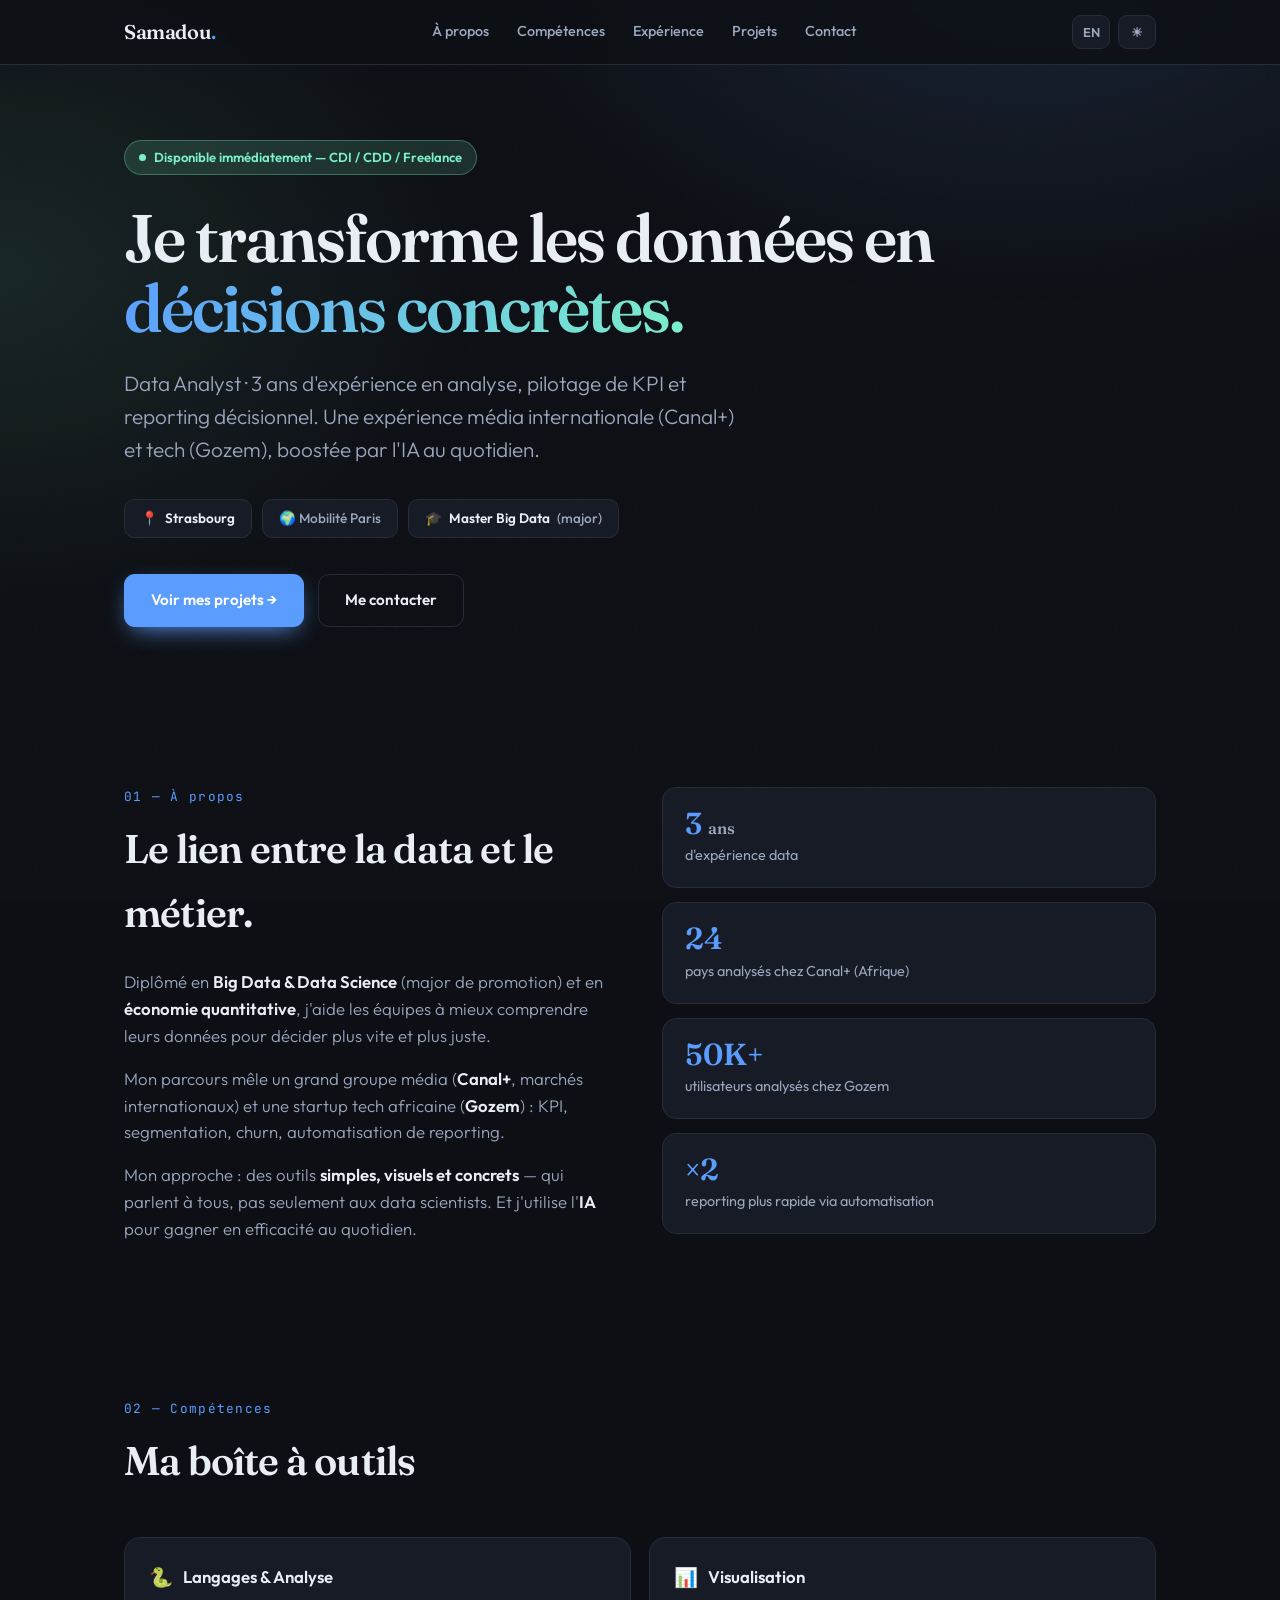
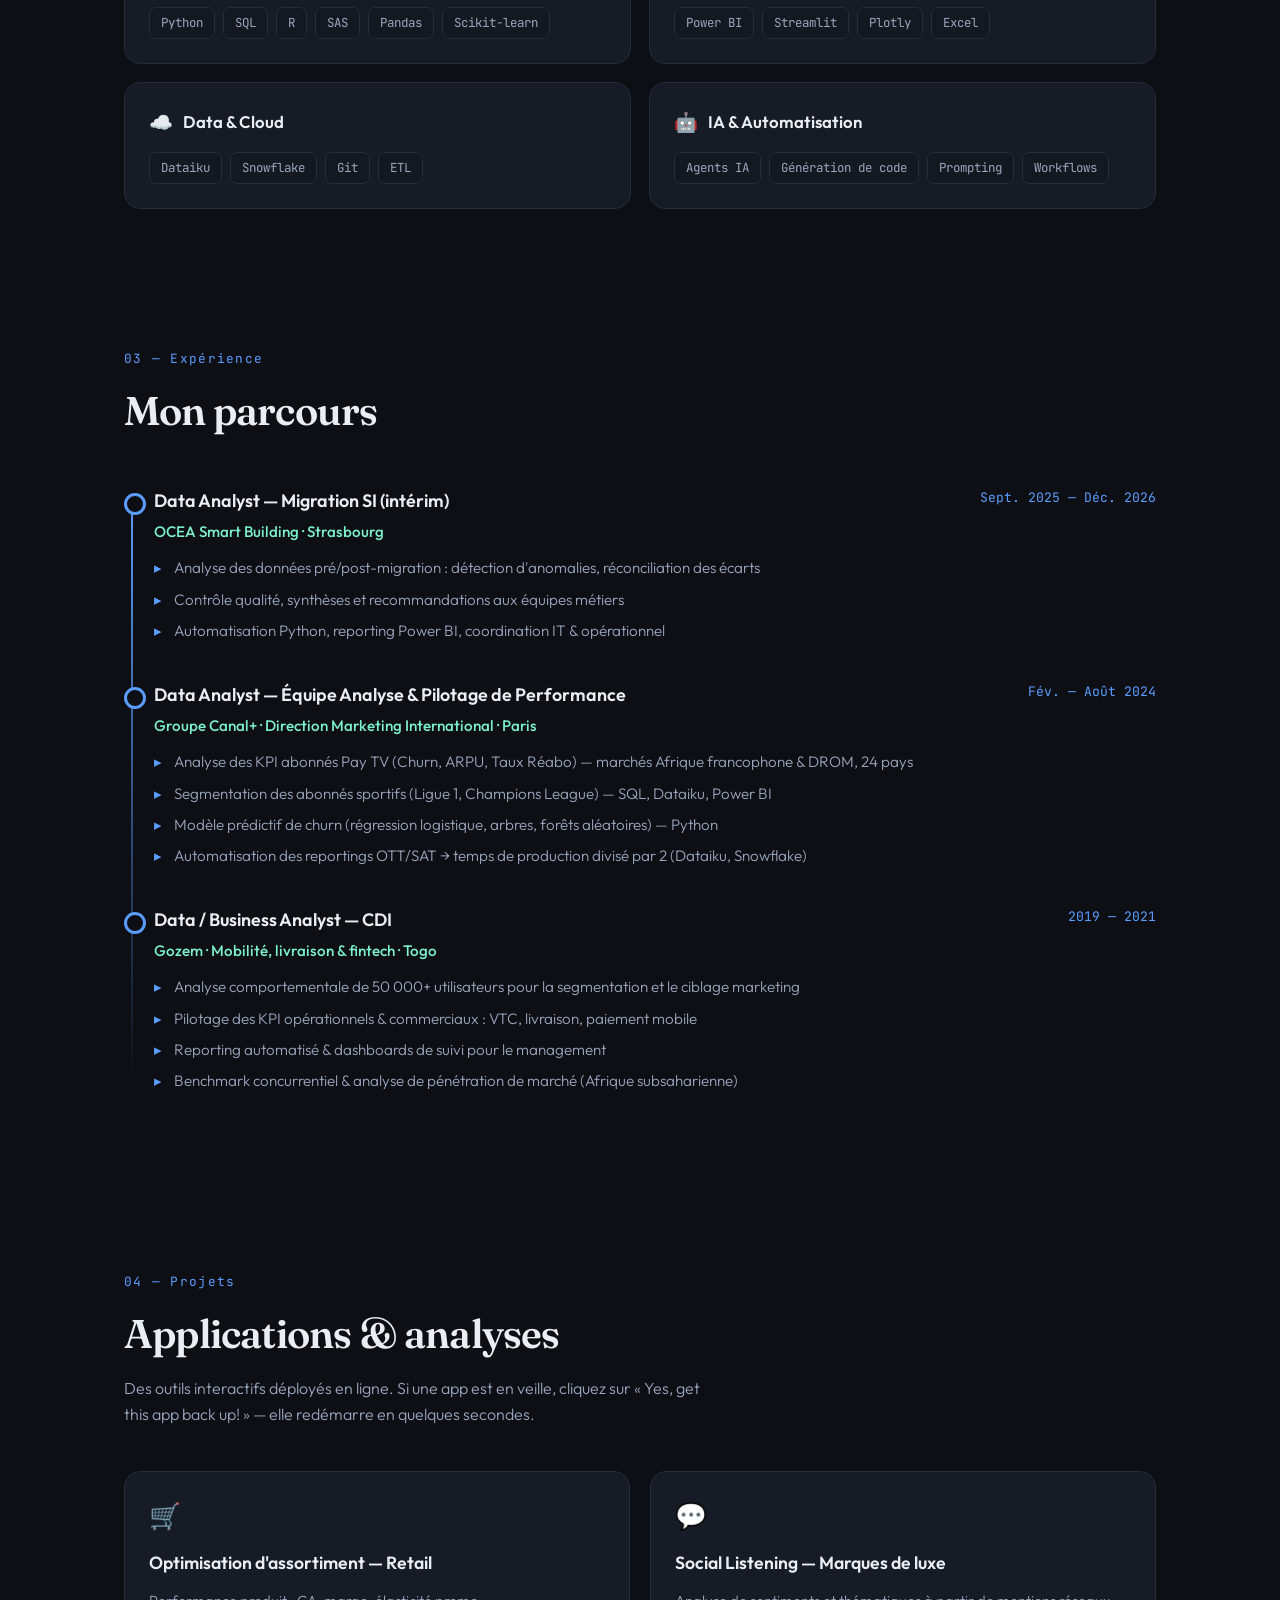
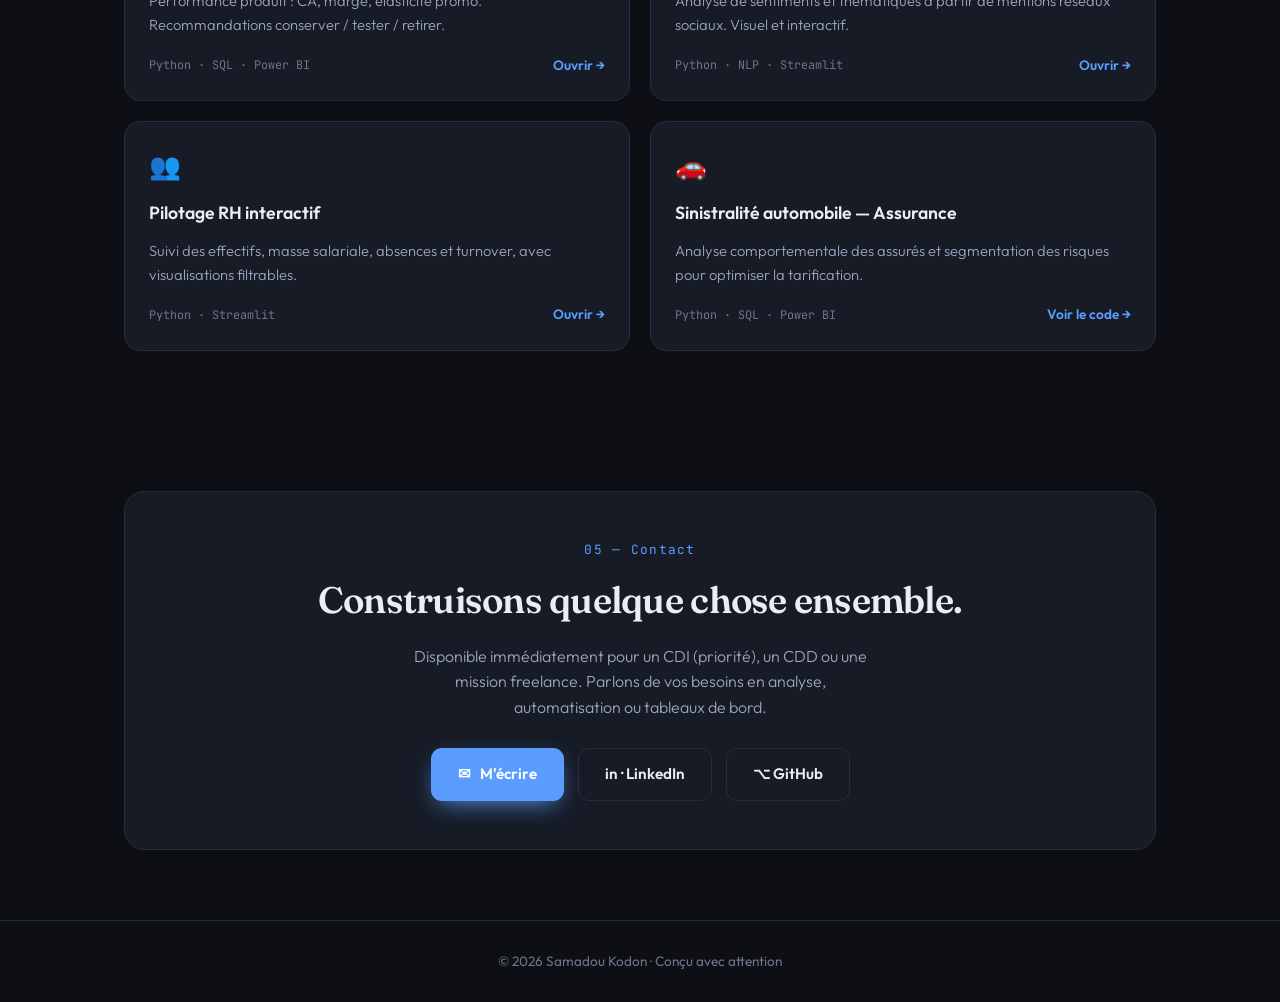
==== index.html @ 4ac235ca "Add files via upload" ====
<!DOCTYPE html>
<html lang="fr">
<head>
<meta charset="UTF-8">
<meta name="viewport" content="width=device-width, initial-scale=1.0">
<title>Samadou Kodon — Data Analyst</title>
<link rel="preconnect" href="https://fonts.googleapis.com">
<link rel="preconnect" href="https://fonts.gstatic.com" crossorigin>
<link href="https://fonts.googleapis.com/css2?family=Fraunces:opsz,wght@9..144,400;9..144,500;9..144,600;9..144,700&family=Outfit:wght@300;400;500;600;700&family=JetBrains+Mono:wght@400;500&display=swap" rel="stylesheet">
<style>
:root{
  --bg:#0d0f14; --bg-soft:#141821; --bg-card:#161b26; --line:#252c3a;
  --text:#e9edf4; --text-soft:#9aa6bd; --text-dim:#6b7689;
  --accent:#5b9dff; --accent-2:#7cf0c8; --accent-warm:#ffb86b;
  --shadow:0 20px 60px -20px rgba(0,0,0,.6);
}
[data-theme="light"]{
  --bg:#f7f8fb; --bg-soft:#ffffff; --bg-card:#ffffff; --line:#e4e8f0;
  --text:#141821; --text-soft:#4a5568; --text-dim:#8a94a6;
  --accent:#2d6cdf; --accent-2:#0fae84; --accent-warm:#e08a2b;
  --shadow:0 20px 50px -24px rgba(20,30,60,.22);
}
*{margin:0;padding:0;box-sizing:border-box}
html{scroll-behavior:smooth}
body{
  background:var(--bg);color:var(--text);
  font-family:'Outfit',sans-serif;line-height:1.6;
  transition:background .4s ease,color .4s ease;
  overflow-x:hidden;
}
/* atmospheric background */
body::before{
  content:"";position:fixed;inset:0;z-index:-2;
  background:
    radial-gradient(800px 500px at 80% -5%, color-mix(in srgb,var(--accent) 14%, transparent), transparent 70%),
    radial-gradient(700px 500px at 0% 30%, color-mix(in srgb,var(--accent-2) 10%, transparent), transparent 70%);
  transition:opacity .4s;
}
body::after{
  content:"";position:fixed;inset:0;z-index:-1;opacity:.025;pointer-events:none;
  background-image:url("data:image/svg+xml,%3Csvg xmlns='http://www.w3.org/2000/svg' width='120' height='120'%3E%3Cfilter id='n'%3E%3CfeTurbulence type='fractalNoise' baseFrequency='.9' numOctaves='3'/%3E%3C/filter%3E%3Crect width='100%25' height='100%25' filter='url(%23n)'/%3E%3C/svg%3E");
}
.wrap{max-width:1080px;margin:0 auto;padding:0 24px}
a{color:inherit;text-decoration:none}

/* NAV */
nav{
  position:fixed;top:0;left:0;right:0;z-index:100;
  backdrop-filter:blur(14px);
  background:color-mix(in srgb,var(--bg) 80%, transparent);
  border-bottom:1px solid var(--line);
}
.nav-in{display:flex;align-items:center;justify-content:space-between;height:64px;max-width:1080px;margin:0 auto;padding:0 24px}
.logo{font-family:'Fraunces',serif;font-weight:600;font-size:1.25rem;letter-spacing:-.02em}
.logo span{color:var(--accent)}
.nav-links{display:flex;gap:28px;align-items:center}
.nav-links a{font-size:.9rem;color:var(--text-soft);transition:color .2s;font-weight:500}
.nav-links a:hover{color:var(--text)}
.controls{display:flex;gap:8px;align-items:center}
.btn-icon{
  background:var(--bg-card);border:1px solid var(--line);color:var(--text-soft);
  width:38px;height:34px;border-radius:9px;cursor:pointer;font-size:.8rem;font-weight:600;
  display:flex;align-items:center;justify-content:center;transition:all .2s;font-family:'Outfit'
}
.btn-icon:hover{color:var(--text);border-color:var(--accent)}
.menu-toggle{display:none}

/* HERO */
header{padding:140px 0 90px;position:relative}
.tag{
  display:inline-flex;align-items:center;gap:8px;
  background:color-mix(in srgb,var(--accent-2) 14%, transparent);
  color:var(--accent-2);border:1px solid color-mix(in srgb,var(--accent-2) 30%, transparent);
  padding:6px 14px;border-radius:100px;font-size:.82rem;font-weight:600;margin-bottom:28px;
}
.dot{width:7px;height:7px;border-radius:50%;background:var(--accent-2);animation:pulse 2s infinite}
@keyframes pulse{0%,100%{opacity:1}50%{opacity:.3}}
h1{
  font-family:'Fraunces',serif;font-weight:600;
  font-size:clamp(2.4rem,6vw,4.2rem);line-height:1.04;letter-spacing:-.03em;margin-bottom:24px;
}
h1 .grad{
  background:linear-gradient(120deg,var(--accent),var(--accent-2));
  -webkit-background-clip:text;background-clip:text;-webkit-text-fill-color:transparent;
}
.lead{font-size:clamp(1.05rem,2vw,1.3rem);color:var(--text-soft);max-width:620px;margin-bottom:18px;font-weight:300}
.hero-meta{display:flex;flex-wrap:wrap;gap:10px;margin:32px 0 36px}
.chip{
  background:var(--bg-card);border:1px solid var(--line);
  padding:8px 16px;border-radius:10px;font-size:.85rem;color:var(--text-soft);font-weight:500;
  display:flex;align-items:center;gap:7px;
}
.chip b{color:var(--text);font-weight:600}
.cta-row{display:flex;gap:14px;flex-wrap:wrap}
.btn{
  padding:13px 26px;border-radius:11px;font-weight:600;font-size:.95rem;cursor:pointer;
  transition:all .25s;border:1px solid transparent;font-family:'Outfit';display:inline-flex;align-items:center;gap:9px
}
.btn-primary{background:var(--accent);color:#fff;box-shadow:0 8px 24px -8px var(--accent)}
.btn-primary:hover{transform:translateY(-2px);box-shadow:0 14px 30px -10px var(--accent)}
.btn-ghost{background:transparent;border-color:var(--line);color:var(--text)}
.btn-ghost:hover{border-color:var(--accent);color:var(--accent)}

/* SECTIONS */
section{padding:70px 0;position:relative}
.sec-head{margin-bottom:44px}
.sec-num{font-family:'JetBrains Mono',monospace;font-size:.8rem;color:var(--accent);letter-spacing:.1em;margin-bottom:10px}
.sec-title{font-family:'Fraunces',serif;font-weight:600;font-size:clamp(1.7rem,3.5vw,2.5rem);letter-spacing:-.02em}
.sec-sub{color:var(--text-soft);margin-top:10px;max-width:600px;font-weight:300}

/* ABOUT */
.about-grid{display:grid;grid-template-columns:1fr 1fr;gap:44px;align-items:start}
.about-text p{color:var(--text-soft);margin-bottom:16px;font-weight:300;font-size:1.05rem}
.about-text strong{color:var(--text);font-weight:600}
.about-side{display:flex;flex-direction:column;gap:14px}
.fact{background:var(--bg-card);border:1px solid var(--line);border-radius:14px;padding:20px 22px;transition:transform .25s,border-color .25s}
.fact:hover{transform:translateX(6px);border-color:var(--accent)}
.fact .big{font-family:'Fraunces',serif;font-size:1.9rem;font-weight:600;color:var(--accent);line-height:1}
.fact .lbl{color:var(--text-soft);font-size:.9rem;margin-top:6px}

/* SKILLS */
.skill-grid{display:grid;grid-template-columns:repeat(2,1fr);gap:18px}
.skill-card{background:var(--bg-card);border:1px solid var(--line);border-radius:16px;padding:24px;transition:transform .25s,border-color .25s}
.skill-card:hover{transform:translateY(-4px);border-color:var(--accent)}
.skill-card h3{font-size:1.05rem;margin-bottom:14px;display:flex;align-items:center;gap:10px;font-weight:600}
.skill-card .ic{font-size:1.2rem}
.tags{display:flex;flex-wrap:wrap;gap:8px}
.t{font-family:'JetBrains Mono',monospace;font-size:.78rem;background:var(--bg-soft);border:1px solid var(--line);color:var(--text-soft);padding:5px 11px;border-radius:7px}

/* EXPERIENCE */
.timeline{position:relative;padding-left:30px}
.timeline::before{content:"";position:absolute;left:7px;top:8px;bottom:8px;width:2px;background:linear-gradient(var(--accent),transparent)}
.exp{position:relative;margin-bottom:38px}
.exp::before{content:"";position:absolute;left:-30px;top:6px;width:16px;height:16px;border-radius:50%;background:var(--bg);border:3px solid var(--accent)}
.exp-top{display:flex;justify-content:space-between;flex-wrap:wrap;gap:6px;margin-bottom:4px}
.exp-role{font-weight:600;font-size:1.12rem}
.exp-date{font-family:'JetBrains Mono',monospace;font-size:.82rem;color:var(--accent);white-space:nowrap}
.exp-co{color:var(--accent-2);font-weight:500;margin-bottom:12px;font-size:.95rem}
.exp ul{list-style:none;display:flex;flex-direction:column;gap:7px}
.exp li{color:var(--text-soft);font-size:.95rem;padding-left:20px;position:relative;font-weight:300}
.exp li::before{content:"▸";position:absolute;left:0;color:var(--accent)}

/* PROJECTS */
.proj-grid{display:grid;grid-template-columns:repeat(2,1fr);gap:20px}
.proj{background:var(--bg-card);border:1px solid var(--line);border-radius:16px;padding:24px;transition:all .25s;display:flex;flex-direction:column;gap:12px}
.proj:hover{transform:translateY(-5px);border-color:var(--accent);box-shadow:var(--shadow)}
.proj-ic{font-size:1.6rem}
.proj h3{font-size:1.1rem;font-weight:600}
.proj p{color:var(--text-soft);font-size:.92rem;font-weight:300;flex:1}
.proj-foot{display:flex;justify-content:space-between;align-items:center;margin-top:6px}
.proj-stack{font-family:'JetBrains Mono',monospace;font-size:.74rem;color:var(--text-dim)}
.proj-link{color:var(--accent);font-size:.85rem;font-weight:600;display:inline-flex;align-items:center;gap:5px;transition:gap .2s}
.proj-link:hover{gap:9px}

/* CONTACT */
.contact-box{background:var(--bg-card);border:1px solid var(--line);border-radius:20px;padding:48px;text-align:center}
.contact-box h2{font-family:'Fraunces',serif;font-weight:600;font-size:clamp(1.6rem,3vw,2.3rem);margin-bottom:14px;letter-spacing:-.02em}
.contact-box p{color:var(--text-soft);max-width:480px;margin:0 auto 28px;font-weight:300}
.contact-links{display:flex;gap:14px;justify-content:center;flex-wrap:wrap}

footer{border-top:1px solid var(--line);padding:30px 0;text-align:center;color:var(--text-dim);font-size:.85rem}

.reveal{opacity:0;transform:translateY(28px);transition:opacity .7s cubic-bezier(.2,.7,.2,1),transform .7s cubic-bezier(.2,.7,.2,1)}
.reveal.in{opacity:1;transform:none}

@media(max-width:780px){
  .nav-links{display:none}
  .menu-toggle{display:flex}
  .about-grid{grid-template-columns:1fr;gap:28px}
  .skill-grid,.proj-grid{grid-template-columns:1fr}
  header{padding:120px 0 60px}
}
[lang-hide]{display:none!important}
</style>
</head>
<body data-theme="dark">

<nav>
  <div class="nav-in">
    <a href="#home" class="logo">Samadou<span>.</span></a>
    <div class="nav-links">
      <a href="#about" data-fr="À propos" data-en="About">À propos</a>
      <a href="#skills" data-fr="Compétences" data-en="Skills">Compétences</a>
      <a href="#experience" data-fr="Expérience" data-en="Experience">Expérience</a>
      <a href="#projects" data-fr="Projets" data-en="Projects">Projets</a>
      <a href="#contact" data-fr="Contact" data-en="Contact">Contact</a>
    </div>
    <div class="controls">
      <button class="btn-icon" id="lang" title="Langue">EN</button>
      <button class="btn-icon" id="theme" title="Thème">☀</button>
    </div>
  </div>
</nav>

<header id="home">
  <div class="wrap">
    <div class="tag reveal"><span class="dot"></span><span data-fr="Disponible immédiatement — CDI / CDD / Freelance" data-en="Available now — Permanent / Contract / Freelance">Disponible immédiatement — CDI / CDD / Freelance</span></div>
    <h1 class="reveal">
      <span data-fr="Je transforme les données en" data-en="I turn data into">Je transforme les données en</span>
      <span class="grad" data-fr="décisions concrètes." data-en="real decisions.">décisions concrètes.</span>
    </h1>
    <p class="lead reveal" data-fr="Data Analyst · 3 ans d'expérience en analyse, pilotage de KPI et reporting décisionnel. Une expérience média internationale (Canal+) et tech (Gozem), boostée par l'IA au quotidien." data-en="Data Analyst · 3 years in analytics, KPI steering and decision reporting. International media (Canal+) and tech (Gozem) experience, powered by AI every day.">Data Analyst · 3 ans d'expérience en analyse, pilotage de KPI et reporting décisionnel. Une expérience média internationale (Canal+) et tech (Gozem), boostée par l'IA au quotidien.</p>
    <div class="hero-meta reveal">
      <span class="chip">📍 <b>Strasbourg</b></span>
      <span class="chip" data-fr="🌍 Mobilité Paris" data-en="🌍 Open to Paris">🌍 Mobilité Paris</span>
      <span class="chip">🎓 <b>Master Big Data</b> <span data-fr="(major)" data-en="(top of class)">(major)</span></span>
    </div>
    <div class="cta-row reveal">
      <a href="#projects" class="btn btn-primary" data-fr="Voir mes projets →" data-en="See my work →">Voir mes projets →</a>
      <a href="#contact" class="btn btn-ghost" data-fr="Me contacter" data-en="Get in touch">Me contacter</a>
    </div>
  </div>
</header>

<section id="about">
  <div class="wrap">
    <div class="about-grid">
      <div class="about-text reveal">
        <div class="sec-num">01 — <span data-fr="À propos" data-en="About">À propos</span></div>
        <h2 class="sec-title" style="margin-bottom:24px" data-fr="Le lien entre la data et le métier." data-en="The bridge between data and business.">Le lien entre la data et le métier.</h2>
        <p data-fr="Diplômé en <strong>Big Data &amp; Data Science</strong> (major de promotion) et en <strong>économie quantitative</strong>, j'aide les équipes à mieux comprendre leurs données pour décider plus vite et plus juste." data-en="Graduate in <strong>Big Data &amp; Data Science</strong> (top of class) and <strong>quantitative economics</strong>, I help teams understand their data to decide faster and better.">Diplômé en <strong>Big Data &amp; Data Science</strong> (major de promotion) et en <strong>économie quantitative</strong>, j'aide les équipes à mieux comprendre leurs données pour décider plus vite et plus juste.</p>
        <p data-fr="Mon parcours mêle un grand groupe média (<strong>Canal+</strong>, marchés internationaux) et une startup tech africaine (<strong>Gozem</strong>) : KPI, segmentation, churn, automatisation de reporting." data-en="My path blends a major media group (<strong>Canal+</strong>, international markets) and an African tech startup (<strong>Gozem</strong>): KPIs, segmentation, churn, reporting automation.">Mon parcours mêle un grand groupe média (<strong>Canal+</strong>, marchés internationaux) et une startup tech africaine (<strong>Gozem</strong>) : KPI, segmentation, churn, automatisation de reporting.</p>
        <p data-fr="Mon approche : des outils <strong>simples, visuels et concrets</strong> — qui parlent à tous, pas seulement aux data scientists. Et j'utilise l'<strong>IA</strong> pour gagner en efficacité au quotidien." data-en="My approach: <strong>simple, visual, concrete</strong> tools — for everyone, not just data scientists. And I use <strong>AI</strong> daily to work more efficiently.">Mon approche : des outils <strong>simples, visuels et concrets</strong> — qui parlent à tous, pas seulement aux data scientists. Et j'utilise l'<strong>IA</strong> pour gagner en efficacité au quotidien.</p>
      </div>
      <div class="about-side reveal">
        <div class="fact"><div class="big">3 <span style="font-size:1rem;color:var(--text-soft)" data-fr="ans" data-en="yrs">ans</span></div><div class="lbl" data-fr="d'expérience data" data-en="data experience">d'expérience data</div></div>
        <div class="fact"><div class="big">24</div><div class="lbl" data-fr="pays analysés chez Canal+ (Afrique)" data-en="countries analysed at Canal+ (Africa)">pays analysés chez Canal+ (Afrique)</div></div>
        <div class="fact"><div class="big">50K+</div><div class="lbl" data-fr="utilisateurs analysés chez Gozem" data-en="users analysed at Gozem">utilisateurs analysés chez Gozem</div></div>
        <div class="fact"><div class="big">×2</div><div class="lbl" data-fr="reporting plus rapide via automatisation" data-en="faster reporting through automation">reporting plus rapide via automatisation</div></div>
      </div>
    </div>
  </div>
</section>

<section id="skills">
  <div class="wrap">
    <div class="sec-head reveal">
      <div class="sec-num">02 — <span data-fr="Compétences" data-en="Skills">Compétences</span></div>
      <h2 class="sec-title" data-fr="Ma boîte à outils" data-en="My toolbox">Ma boîte à outils</h2>
    </div>
    <div class="skill-grid">
      <div class="skill-card reveal"><h3><span class="ic">🐍</span><span data-fr="Langages &amp; Analyse" data-en="Languages &amp; Analysis">Langages &amp; Analyse</span></h3><div class="tags"><span class="t">Python</span><span class="t">SQL</span><span class="t">R</span><span class="t">SAS</span><span class="t">Pandas</span><span class="t">Scikit-learn</span></div></div>
      <div class="skill-card reveal"><h3><span class="ic">📊</span><span data-fr="Visualisation" data-en="Visualisation">Visualisation</span></h3><div class="tags"><span class="t">Power BI</span><span class="t">Streamlit</span><span class="t">Plotly</span><span class="t">Excel</span></div></div>
      <div class="skill-card reveal"><h3><span class="ic">☁️</span><span data-fr="Data &amp; Cloud" data-en="Data &amp; Cloud">Data &amp; Cloud</span></h3><div class="tags"><span class="t">Dataiku</span><span class="t">Snowflake</span><span class="t">Git</span><span class="t">ETL</span></div></div>
      <div class="skill-card reveal"><h3><span class="ic">🤖</span><span data-fr="IA &amp; Automatisation" data-en="AI &amp; Automation">IA &amp; Automatisation</span></h3><div class="tags"><span class="t">Agents IA</span><span class="t" data-fr="Génération de code" data-en="Code generation">Génération de code</span><span class="t">Prompting</span><span class="t" data-fr="Workflows" data-en="Workflows">Workflows</span></div></div>
    </div>
  </div>
</section>

<section id="experience">
  <div class="wrap">
    <div class="sec-head reveal">
      <div class="sec-num">03 — <span data-fr="Expérience" data-en="Experience">Expérience</span></div>
      <h2 class="sec-title" data-fr="Mon parcours" data-en="My journey">Mon parcours</h2>
    </div>
    <div class="timeline">
      <div class="exp reveal">
        <div class="exp-top"><span class="exp-role" data-fr="Data Analyst — Migration SI (intérim)" data-en="Data Analyst — IS Migration (contract)">Data Analyst — Migration SI (intérim)</span><span class="exp-date">Sept. 2025 — Déc. 2026</span></div>
        <div class="exp-co">OCEA Smart Building · Strasbourg</div>
        <ul>
          <li data-fr="Analyse des données pré/post-migration : détection d'anomalies, réconciliation des écarts" data-en="Pre/post-migration data analysis: anomaly detection, gap reconciliation">Analyse des données pré/post-migration : détection d'anomalies, réconciliation des écarts</li>
          <li data-fr="Contrôle qualité, synthèses et recommandations aux équipes métiers" data-en="Quality control, summaries and recommendations to business teams">Contrôle qualité, synthèses et recommandations aux équipes métiers</li>
          <li data-fr="Automatisation Python, reporting Power BI, coordination IT &amp; opérationnel" data-en="Python automation, Power BI reporting, IT &amp; ops coordination">Automatisation Python, reporting Power BI, coordination IT &amp; opérationnel</li>
        </ul>
      </div>
      <div class="exp reveal">
        <div class="exp-top"><span class="exp-role" data-fr="Data Analyst — Équipe Analyse &amp; Pilotage de Performance" data-en="Data Analyst — Performance Analysis &amp; Steering Team">Data Analyst — Équipe Analyse &amp; Pilotage de Performance</span><span class="exp-date">Fév. — Août 2024</span></div>
        <div class="exp-co">Groupe Canal+ · Direction Marketing International · Paris</div>
        <ul>
          <li data-fr="Analyse des KPI abonnés Pay TV (Churn, ARPU, Taux Réabo) — marchés Afrique francophone &amp; DROM, 24 pays" data-en="Pay TV subscriber KPIs (Churn, ARPU, Renewal rate) — French-speaking Africa &amp; overseas markets, 24 countries">Analyse des KPI abonnés Pay TV (Churn, ARPU, Taux Réabo) — marchés Afrique francophone &amp; DROM, 24 pays</li>
          <li data-fr="Segmentation des abonnés sportifs (Ligue 1, Champions League) — SQL, Dataiku, Power BI" data-en="Sports subscriber segmentation (Ligue 1, Champions League) — SQL, Dataiku, Power BI">Segmentation des abonnés sportifs (Ligue 1, Champions League) — SQL, Dataiku, Power BI</li>
          <li data-fr="Modèle prédictif de churn (régression logistique, arbres, forêts aléatoires) — Python" data-en="Predictive churn model (logistic regression, trees, random forests) — Python">Modèle prédictif de churn (régression logistique, arbres, forêts aléatoires) — Python</li>
          <li data-fr="Automatisation des reportings OTT/SAT → temps de production divisé par 2 (Dataiku, Snowflake)" data-en="OTT/SAT reporting automation → production time halved (Dataiku, Snowflake)">Automatisation des reportings OTT/SAT → temps de production divisé par 2 (Dataiku, Snowflake)</li>
        </ul>
      </div>
      <div class="exp reveal">
        <div class="exp-top"><span class="exp-role">Data / Business Analyst — CDI</span><span class="exp-date">2019 — 2021</span></div>
        <div class="exp-co">Gozem · Mobilité, livraison &amp; fintech · Togo</div>
        <ul>
          <li data-fr="Analyse comportementale de 50 000+ utilisateurs pour la segmentation et le ciblage marketing" data-en="Behavioural analysis of 50,000+ users for segmentation and marketing targeting">Analyse comportementale de 50 000+ utilisateurs pour la segmentation et le ciblage marketing</li>
          <li data-fr="Pilotage des KPI opérationnels &amp; commerciaux : VTC, livraison, paiement mobile" data-en="Operational &amp; commercial KPI steering: ride-hailing, delivery, mobile payment">Pilotage des KPI opérationnels &amp; commerciaux : VTC, livraison, paiement mobile</li>
          <li data-fr="Reporting automatisé &amp; dashboards de suivi pour le management" data-en="Automated reporting &amp; tracking dashboards for management">Reporting automatisé &amp; dashboards de suivi pour le management</li>
          <li data-fr="Benchmark concurrentiel &amp; analyse de pénétration de marché (Afrique subsaharienne)" data-en="Competitive benchmark &amp; market penetration analysis (Sub-Saharan Africa)">Benchmark concurrentiel &amp; analyse de pénétration de marché (Afrique subsaharienne)</li>
        </ul>
      </div>
    </div>
  </div>
</section>

<section id="projects">
  <div class="wrap">
    <div class="sec-head reveal">
      <div class="sec-num">04 — <span data-fr="Projets" data-en="Projects">Projets</span></div>
      <h2 class="sec-title" data-fr="Applications &amp; analyses" data-en="Apps &amp; analyses">Applications &amp; analyses</h2>
      <p class="sec-sub" data-fr="Des outils interactifs déployés en ligne. Si une app est en veille, cliquez sur « Yes, get this app back up! » — elle redémarre en quelques secondes." data-en="Interactive tools deployed online. If an app is asleep, click “Yes, get this app back up!” — it restarts in seconds.">Des outils interactifs déployés en ligne. Si une app est en veille, cliquez sur « Yes, get this app back up! » — elle redémarre en quelques secondes.</p>
    </div>
    <div class="proj-grid">
      <div class="proj reveal">
        <div class="proj-ic">🛒</div>
        <h3 data-fr="Optimisation d'assortiment — Retail" data-en="Assortment optimisation — Retail">Optimisation d'assortiment — Retail</h3>
        <p data-fr="Performance produit : CA, marge, élasticité promo. Recommandations conserver / tester / retirer." data-en="Product performance: revenue, margin, promo elasticity. Keep / test / drop recommendations.">Performance produit : CA, marge, élasticité promo. Recommandations conserver / tester / retirer.</p>
        <div class="proj-foot"><span class="proj-stack">Python · SQL · Power BI</span><a class="proj-link" href="https://app-optimisation-aapprtiment-fmcg-aaa2kax5ty2sjwjrjcsgsj.streamlit.app/" target="_blank" rel="noopener" data-fr="Ouvrir →" data-en="Open →">Ouvrir →</a></div>
      </div>
      <div class="proj reveal">
        <div class="proj-ic">💬</div>
        <h3 data-fr="Social Listening — Marques de luxe" data-en="Social Listening — Luxury brands">Social Listening — Marques de luxe</h3>
        <p data-fr="Analyse de sentiments et thématiques à partir de mentions réseaux sociaux. Visuel et interactif." data-en="Sentiment and topic analysis from social media mentions. Visual and interactive.">Analyse de sentiments et thématiques à partir de mentions réseaux sociaux. Visuel et interactif.</p>
        <div class="proj-foot"><span class="proj-stack">Python · NLP · Streamlit</span><a class="proj-link" href="https://social-listening-luxe-bjhqf4fartf8c3wqswcv7x.streamlit.app/" target="_blank" rel="noopener" data-fr="Ouvrir →" data-en="Open →">Ouvrir →</a></div>
      </div>
      <div class="proj reveal">
        <div class="proj-ic">👥</div>
        <h3 data-fr="Pilotage RH interactif" data-en="Interactive HR dashboard">Pilotage RH interactif</h3>
        <p data-fr="Suivi des effectifs, masse salariale, absences et turnover, avec visualisations filtrables." data-en="Headcount, payroll, absences and turnover tracking, with filterable visuals.">Suivi des effectifs, masse salariale, absences et turnover, avec visualisations filtrables.</p>
        <div class="proj-foot"><span class="proj-stack">Python · Streamlit</span><a class="proj-link" href="https://pilotage-rh-app-fqob5xhyhj3b5wfwduz5vr.streamlit.app/" target="_blank" rel="noopener" data-fr="Ouvrir →" data-en="Open →">Ouvrir →</a></div>
      </div>
      <div class="proj reveal">
        <div class="proj-ic">🚗</div>
        <h3 data-fr="Sinistralité automobile — Assurance" data-en="Auto claims — Insurance">Sinistralité automobile — Assurance</h3>
        <p data-fr="Analyse comportementale des assurés et segmentation des risques pour optimiser la tarification." data-en="Policyholder behaviour analysis and risk segmentation to optimise pricing.">Analyse comportementale des assurés et segmentation des risques pour optimiser la tarification.</p>
        <div class="proj-foot"><span class="proj-stack">Python · SQL · Power BI</span><a class="proj-link" href="https://github.com/Samadkod/3.Projet-data_Assurance-auto" target="_blank" rel="noopener" data-fr="Voir le code →" data-en="View code →">Voir le code →</a></div>
      </div>
    </div>
  </div>
</section>

<section id="contact">
  <div class="wrap">
    <div class="contact-box reveal">
      <div class="sec-num" style="text-align:center">05 — Contact</div>
      <h2 data-fr="Construisons quelque chose ensemble." data-en="Let's build something together.">Construisons quelque chose ensemble.</h2>
      <p data-fr="Disponible immédiatement pour un CDI (priorité), un CDD ou une mission freelance. Parlons de vos besoins en analyse, automatisation ou tableaux de bord." data-en="Available now for a permanent role (priority), a contract or freelance work. Let's talk about your analytics, automation or dashboard needs.">Disponible immédiatement pour un CDI (priorité), un CDD ou une mission freelance. Parlons de vos besoins en analyse, automatisation ou tableaux de bord.</p>
      <div class="contact-links">
        <a class="btn btn-primary" href="mailto:samad.kodon@gmail.com">✉ <span data-fr="M'écrire" data-en="Email me">M'écrire</span></a>
        <a class="btn btn-ghost" href="https://linkedin.com/in/skodon" target="_blank" rel="noopener">in · LinkedIn</a>
        <a class="btn btn-ghost" href="https://github.com/Samadkod" target="_blank" rel="noopener">⌥ GitHub</a>
      </div>
    </div>
  </div>
</section>

<footer>
  © <span id="yr"></span> Samadou Kodon · <span data-fr="Conçu avec attention" data-en="Crafted with care">Conçu avec attention</span>
</footer>

<script>
document.getElementById('yr').textContent=new Date().getFullYear();

// THEME
const tBtn=document.getElementById('theme'),root=document.documentElement;
function setTheme(t){root.setAttribute('data-theme',t);tBtn.textContent=t==='dark'?'☀':'☾';}
setTheme('dark');
tBtn.onclick=()=>setTheme(root.getAttribute('data-theme')==='dark'?'light':'dark');

// LANG
const lBtn=document.getElementById('lang');let lang='fr';
function setLang(l){
  lang=l;lBtn.textContent=l==='fr'?'EN':'FR';
  document.documentElement.lang=l;
  document.querySelectorAll('[data-fr]').forEach(el=>{
    const v=el.getAttribute('data-'+l);if(v!=null)el.innerHTML=v;
  });
}
lBtn.onclick=()=>setLang(lang==='fr'?'en':'fr');

// REVEAL on scroll
const io=new IntersectionObserver(es=>{
  es.forEach(e=>{if(e.isIntersecting){e.target.classList.add('in');io.unobserve(e.target);}});
},{threshold:.12});
document.querySelectorAll('.reveal').forEach((el,i)=>{el.style.transitionDelay=(i%4*60)+'ms';io.observe(el);});
</script>
</body>
</html>
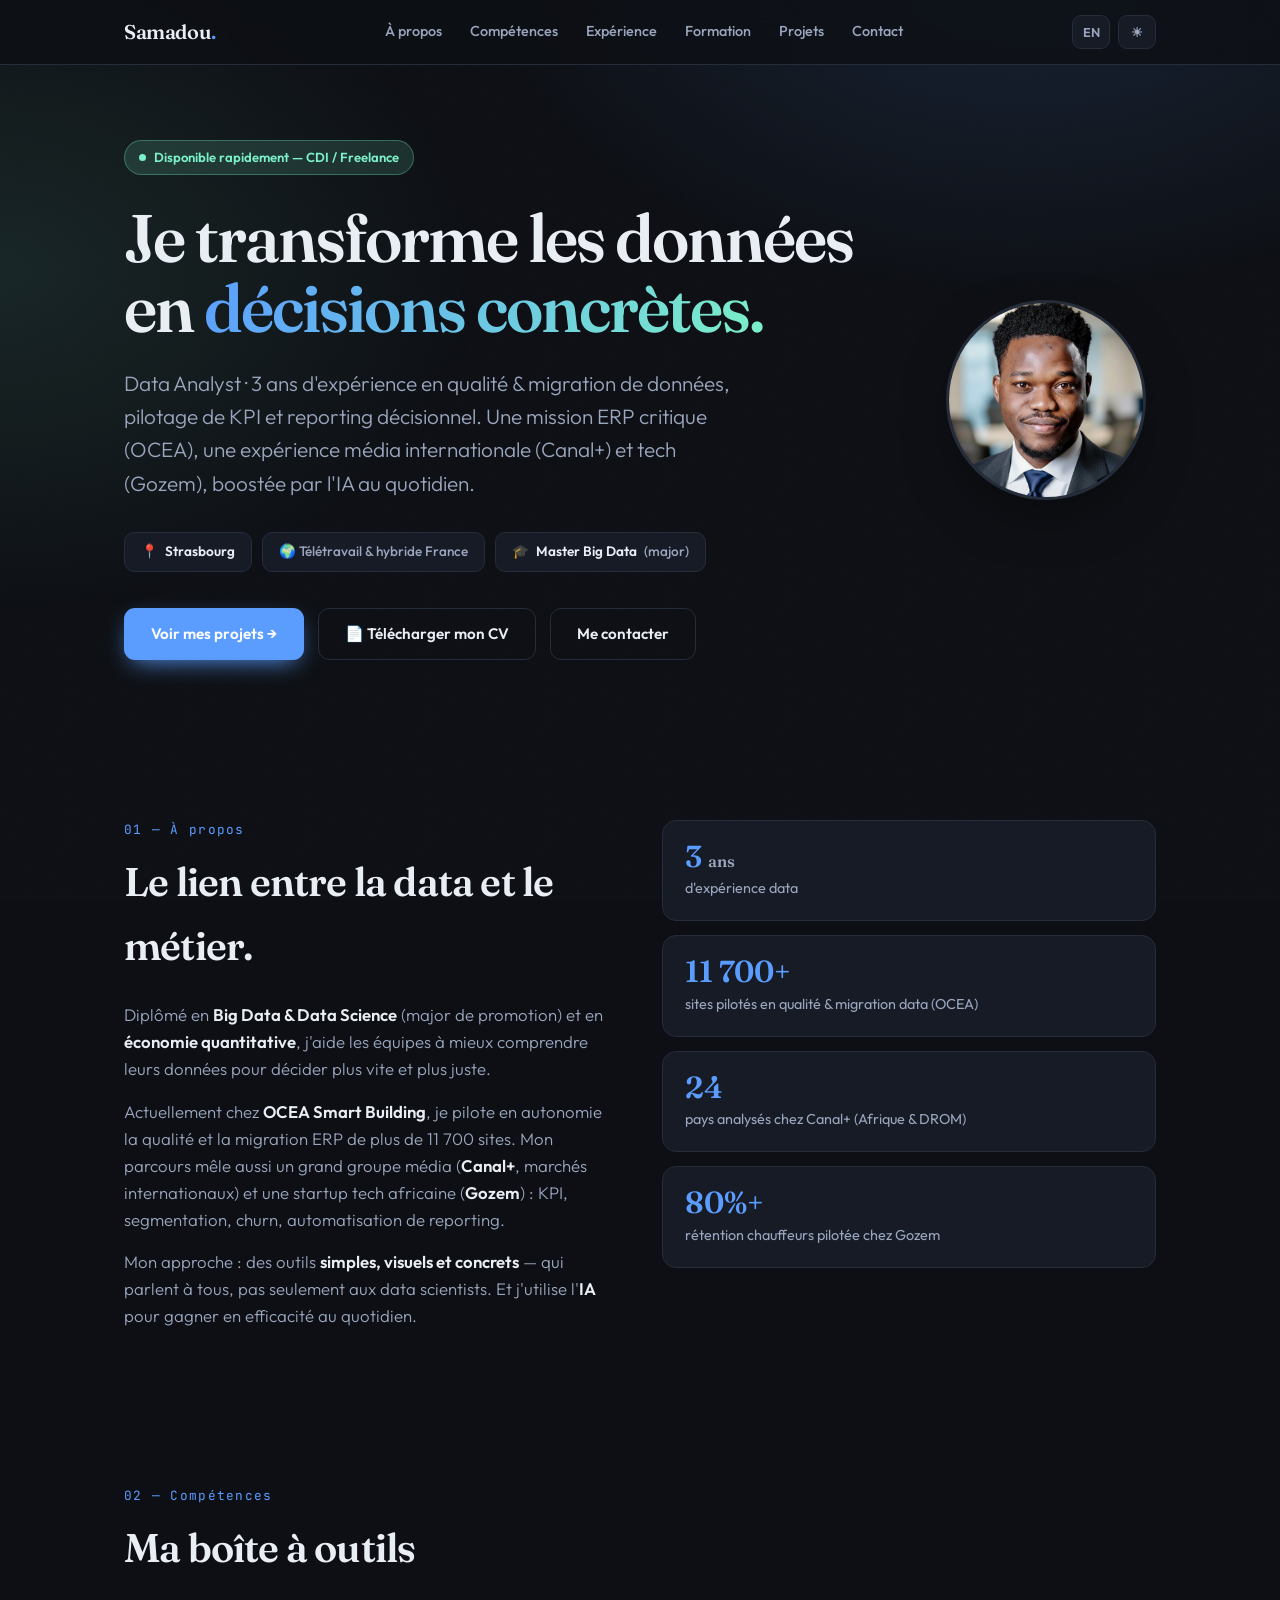
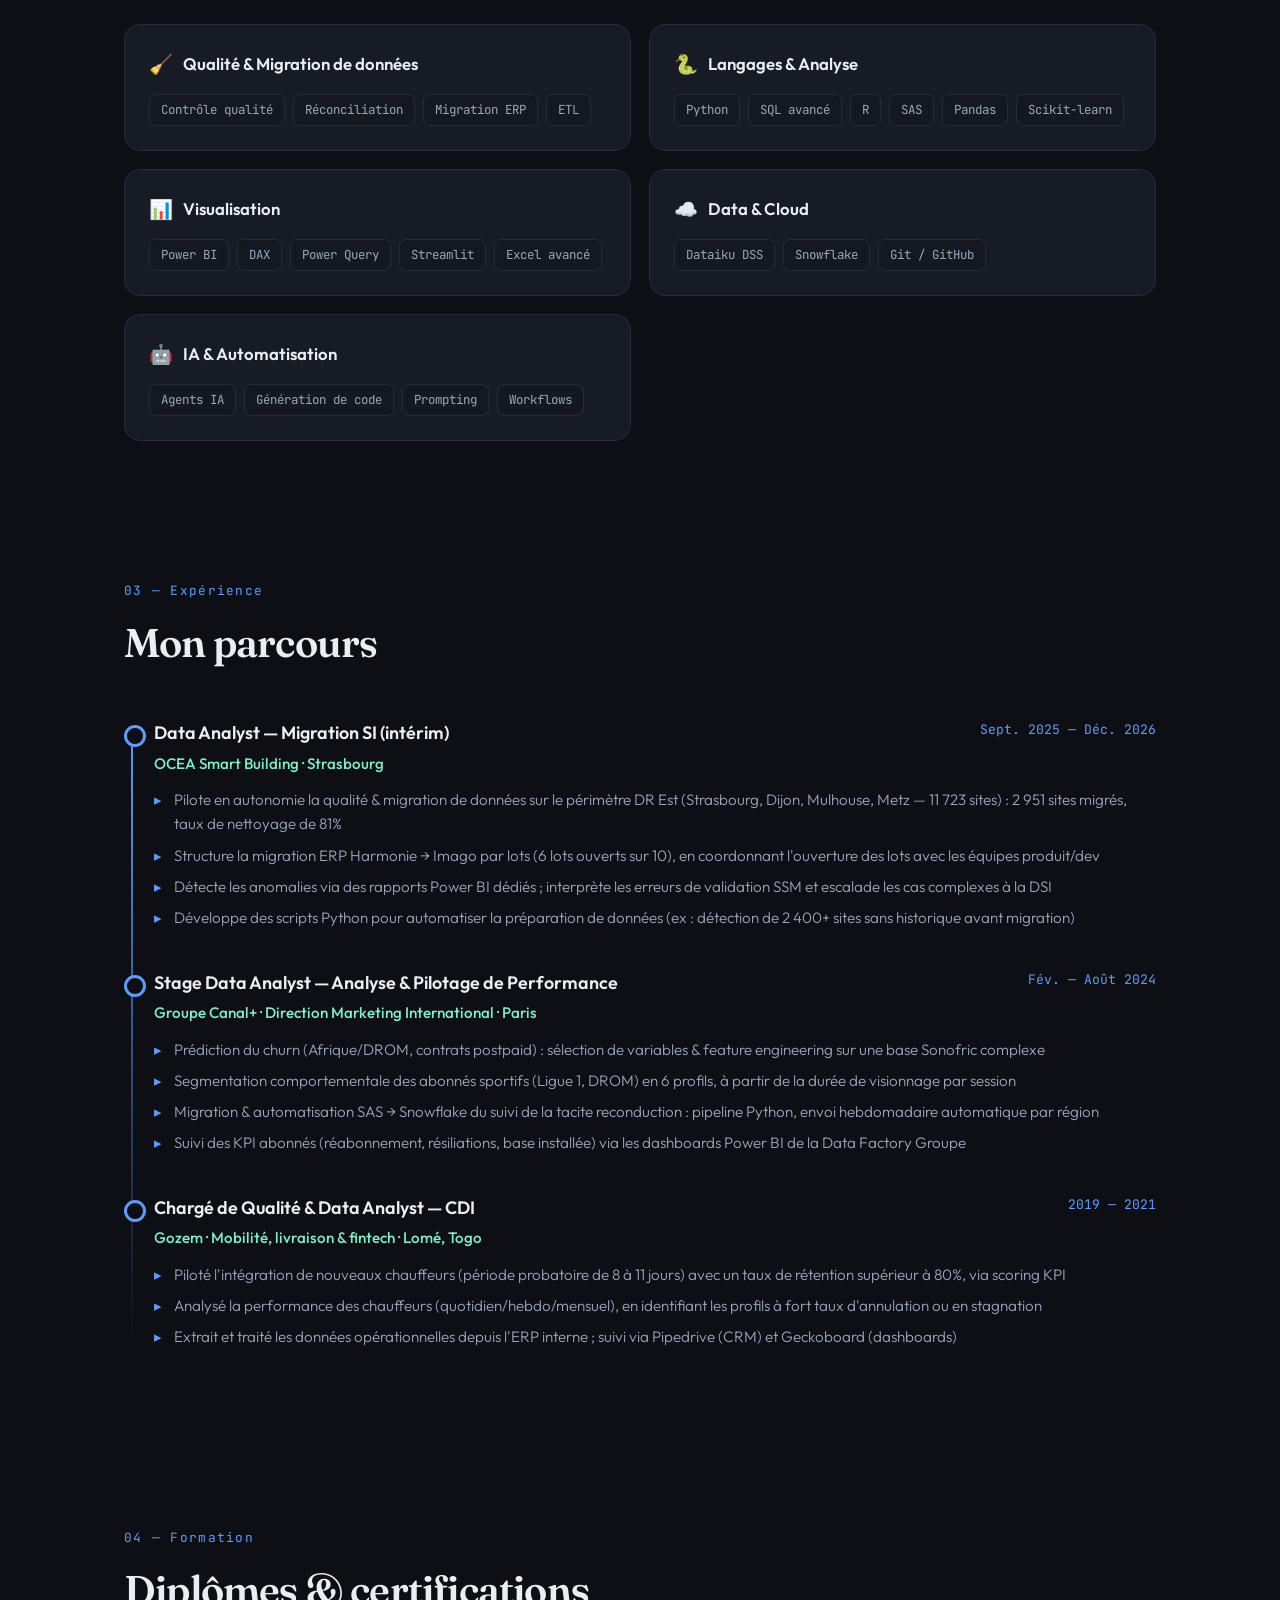
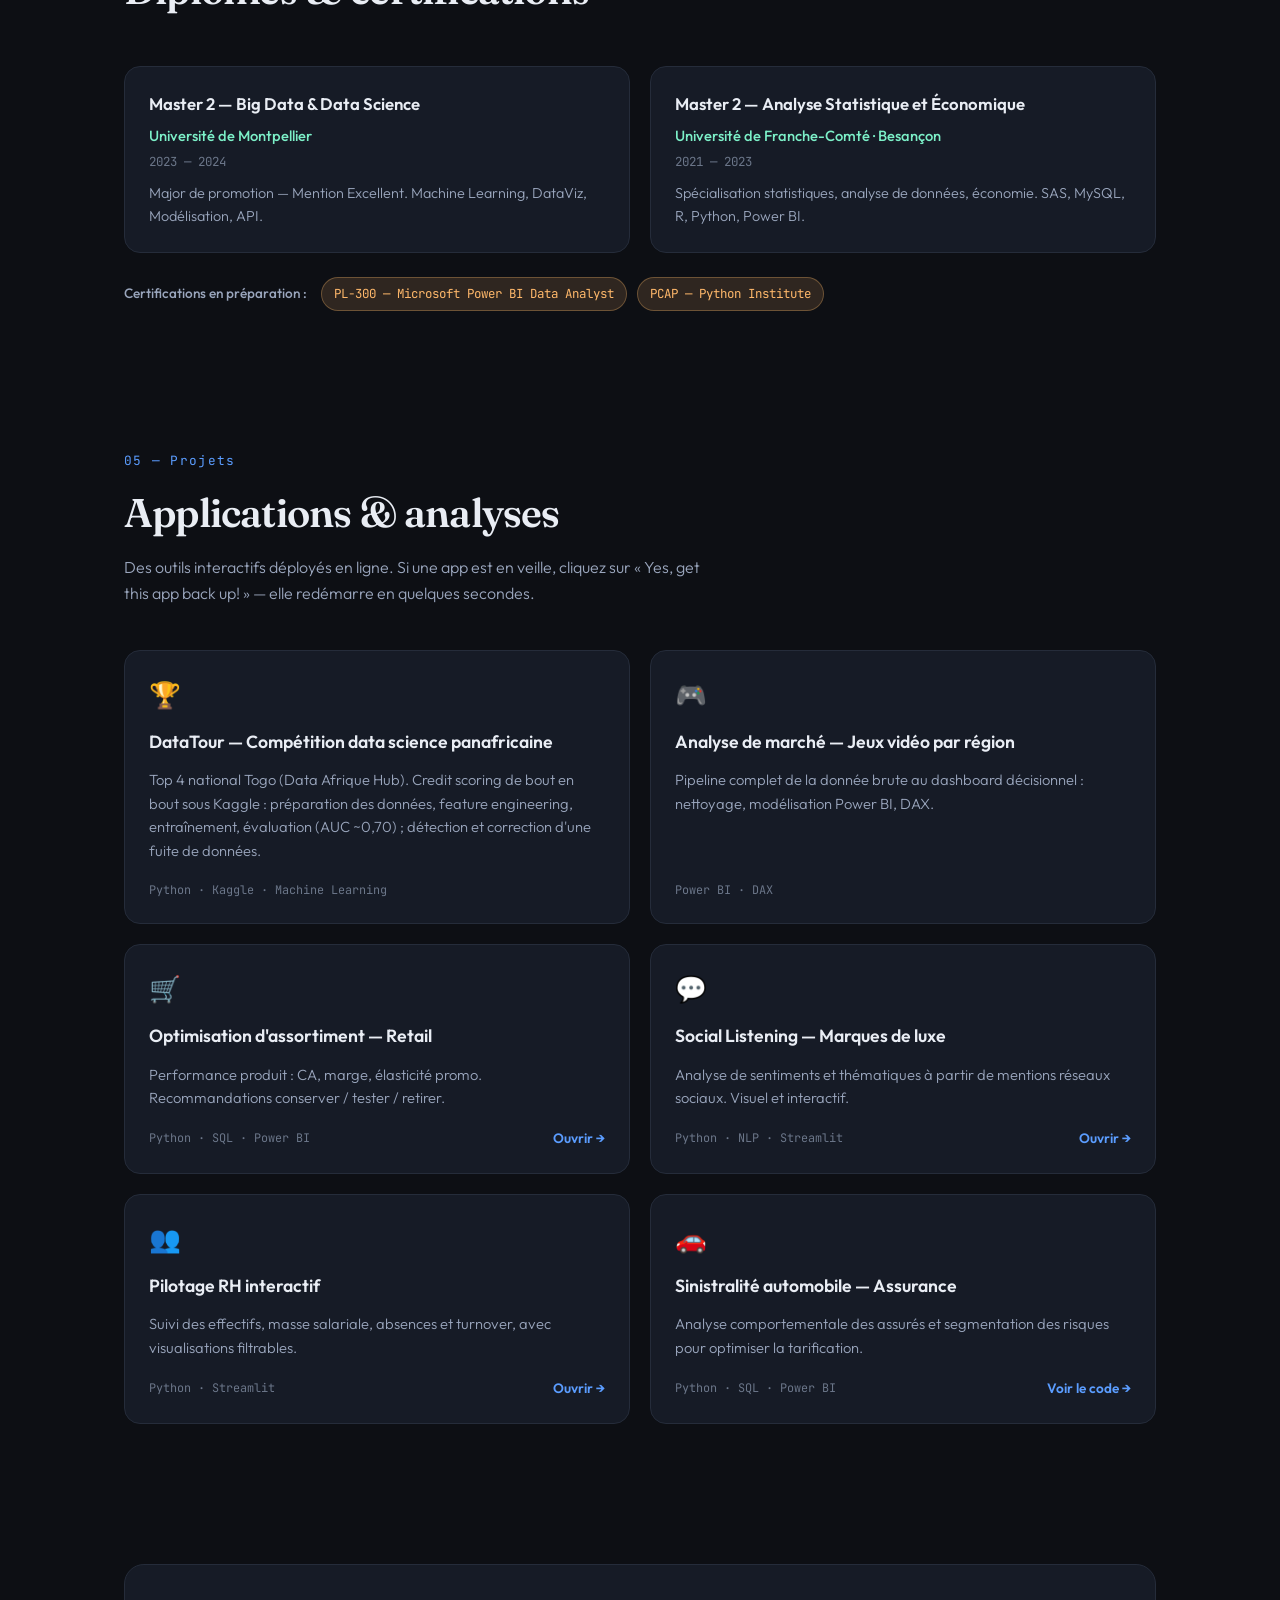
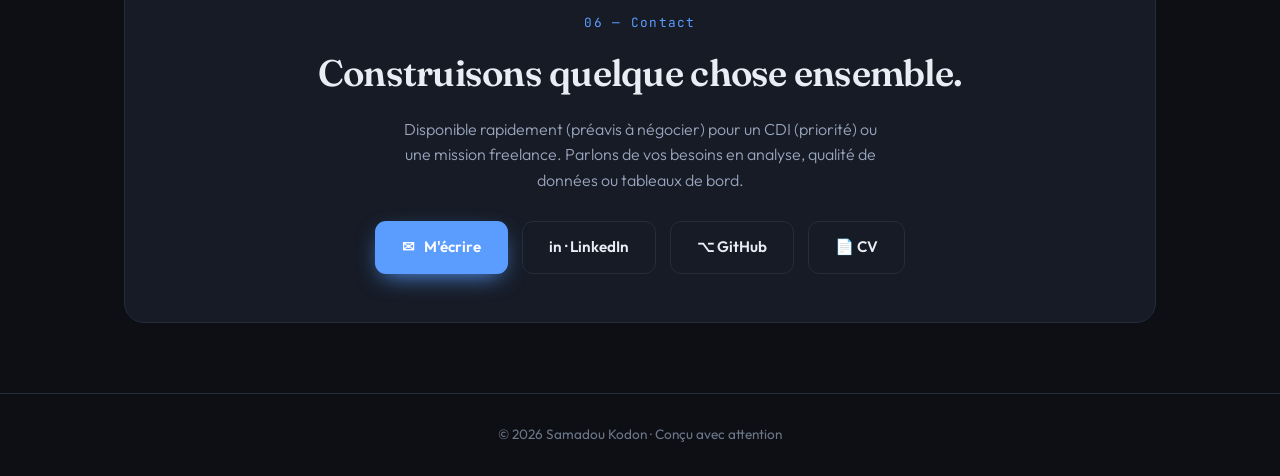
==== commit 8ae5711c: "Refonte du contenu et fiabilisation du portfolio pour les recruteurs - Corrige l'email cassé dans le" ====
--- a/index.html
+++ b/index.html
@@ -4,6 +4,17 @@
 <meta charset="UTF-8">
 <meta name="viewport" content="width=device-width, initial-scale=1.0">
 <title>Samadou Kodon — Data Analyst</title>
+<meta name="description" content="Samadou Kodon — Data Analyst à Strasbourg. 3 ans d'expérience en qualité &amp; migration de données (OCEA), analyse KPI et churn (Canal+), pilotage data (Gozem). Python, SQL, Power BI.">
+<meta name="author" content="Samadou Kodon">
+<meta property="og:type" content="website">
+<meta property="og:title" content="Samadou Kodon — Data Analyst">
+<meta property="og:description" content="Data Analyst · 3 ans d'expérience en analyse, qualité/migration de données et reporting décisionnel. Canal+, OCEA Smart Building, Gozem.">
+<meta property="og:image" content="assets/photo-samadou-kodon.jpg">
+<meta name="twitter:card" content="summary">
+<meta name="twitter:title" content="Samadou Kodon — Data Analyst">
+<meta name="twitter:description" content="Data Analyst · 3 ans d'expérience en analyse, qualité/migration de données et reporting décisionnel.">
+<meta name="twitter:image" content="assets/photo-samadou-kodon.jpg">
+<link rel="icon" href="data:image/svg+xml,%3Csvg xmlns='http://www.w3.org/2000/svg' viewBox='0 0 64 64'%3E%3Cdefs%3E%3ClinearGradient id='g' x1='0' y1='0' x2='1' y2='1'%3E%3Cstop offset='0' stop-color='%235b9dff'/%3E%3Cstop offset='1' stop-color='%237cf0c8'/%3E%3C/linearGradient%3E%3C/defs%3E%3Crect width='64' height='64' rx='16' fill='%230d0f14'/%3E%3Ccircle cx='32' cy='32' r='27' fill='none' stroke='url(%23g)' stroke-width='4'/%3E%3Ctext x='32' y='41' font-family='Georgia,serif' font-size='26' font-weight='700' fill='url(%23g)' text-anchor='middle'%3ESK%3C/text%3E%3C/svg%3E">
 <link rel="preconnect" href="https://fonts.googleapis.com">
 <link rel="preconnect" href="https://fonts.gstatic.com" crossorigin>
 <link href="https://fonts.googleapis.com/css2?family=Fraunces:opsz,wght@9..144,400;9..144,500;9..144,600;9..144,700&family=Outfit:wght@300;400;500;600;700&family=JetBrains+Mono:wght@400;500&display=swap" rel="stylesheet">
@@ -67,6 +78,12 @@
 
 /* HERO */
 header{padding:140px 0 90px;position:relative}
+.hero-grid{display:grid;grid-template-columns:1fr 220px;gap:48px;align-items:center}
+.avatar-wrap{display:flex;justify-content:center}
+.avatar{
+  width:200px;height:200px;border-radius:50%;object-fit:cover;
+  border:3px solid var(--line);box-shadow:var(--shadow);
+}
 .tag{
   display:inline-flex;align-items:center;gap:8px;
   background:color-mix(in srgb,var(--accent-2) 14%, transparent);
@@ -152,6 +169,23 @@
 .proj-link{color:var(--accent);font-size:.85rem;font-weight:600;display:inline-flex;align-items:center;gap:5px;transition:gap .2s}
 .proj-link:hover{gap:9px}
 
+/* FORMATION */
+.edu-grid{display:grid;grid-template-columns:1fr 1fr;gap:20px;margin-bottom:24px}
+.edu-card{background:var(--bg-card);border:1px solid var(--line);border-radius:16px;padding:24px;transition:transform .25s,border-color .25s}
+.edu-card:hover{transform:translateY(-4px);border-color:var(--accent)}
+.edu-card h3{font-size:1.05rem;font-weight:600;margin-bottom:6px}
+.edu-card .edu-org{color:var(--accent-2);font-weight:500;font-size:.92rem;margin-bottom:4px}
+.edu-card .edu-date{font-family:'JetBrains Mono',monospace;font-size:.78rem;color:var(--text-dim);margin-bottom:10px}
+.edu-card .edu-note{color:var(--text-soft);font-size:.9rem;font-weight:300}
+.cert-row{display:flex;flex-wrap:wrap;gap:10px;align-items:center}
+.cert-lbl{color:var(--text-soft);font-size:.85rem;font-weight:500;margin-right:4px}
+.cert{
+  font-family:'JetBrains Mono',monospace;font-size:.78rem;
+  background:color-mix(in srgb,var(--accent-warm) 14%, transparent);
+  color:var(--accent-warm);border:1px solid color-mix(in srgb,var(--accent-warm) 30%, transparent);
+  padding:6px 12px;border-radius:100px;
+}
+
 /* CONTACT */
 .contact-box{background:var(--bg-card);border:1px solid var(--line);border-radius:20px;padding:48px;text-align:center}
 .contact-box h2{font-family:'Fraunces',serif;font-weight:600;font-size:clamp(1.6rem,3vw,2.3rem);margin-bottom:14px;letter-spacing:-.02em}
@@ -167,7 +201,11 @@
   .nav-links{display:none}
   .menu-toggle{display:flex}
   .about-grid{grid-template-columns:1fr;gap:28px}
-  .skill-grid,.proj-grid{grid-template-columns:1fr}
+  .skill-grid,.proj-grid,.edu-grid{grid-template-columns:1fr}
+  .hero-grid{grid-template-columns:1fr;text-align:center}
+  .hero-grid .avatar-wrap{order:-1}
+  .avatar{width:140px;height:140px}
+  .hero-meta,.cta-row{justify-content:center}
   header{padding:120px 0 60px}
 }
 [lang-hide]{display:none!important}
@@ -182,6 +220,7 @@
       <a href="#about" data-fr="À propos" data-en="About">À propos</a>
       <a href="#skills" data-fr="Compétences" data-en="Skills">Compétences</a>
       <a href="#experience" data-fr="Expérience" data-en="Experience">Expérience</a>
+      <a href="#formation" data-fr="Formation" data-en="Education">Formation</a>
       <a href="#projects" data-fr="Projets" data-en="Projects">Projets</a>
       <a href="#contact" data-fr="Contact" data-en="Contact">Contact</a>
     </div>
@@ -194,20 +233,28 @@
 
 <header id="home">
   <div class="wrap">
-    <div class="tag reveal"><span class="dot"></span><span data-fr="Disponible immédiatement — CDI / CDD / Freelance" data-en="Available now — Permanent / Contract / Freelance">Disponible immédiatement — CDI / CDD / Freelance</span></div>
-    <h1 class="reveal">
-      <span data-fr="Je transforme les données en" data-en="I turn data into">Je transforme les données en</span>
-      <span class="grad" data-fr="décisions concrètes." data-en="real decisions.">décisions concrètes.</span>
-    </h1>
-    <p class="lead reveal" data-fr="Data Analyst · 3 ans d'expérience en analyse, pilotage de KPI et reporting décisionnel. Une expérience média internationale (Canal+) et tech (Gozem), boostée par l'IA au quotidien." data-en="Data Analyst · 3 years in analytics, KPI steering and decision reporting. International media (Canal+) and tech (Gozem) experience, powered by AI every day.">Data Analyst · 3 ans d'expérience en analyse, pilotage de KPI et reporting décisionnel. Une expérience média internationale (Canal+) et tech (Gozem), boostée par l'IA au quotidien.</p>
-    <div class="hero-meta reveal">
-      <span class="chip">📍 <b>Strasbourg</b></span>
-      <span class="chip" data-fr="🌍 Mobilité Paris" data-en="🌍 Open to Paris">🌍 Mobilité Paris</span>
-      <span class="chip">🎓 <b>Master Big Data</b> <span data-fr="(major)" data-en="(top of class)">(major)</span></span>
-    </div>
-    <div class="cta-row reveal">
-      <a href="#projects" class="btn btn-primary" data-fr="Voir mes projets →" data-en="See my work →">Voir mes projets →</a>
-      <a href="#contact" class="btn btn-ghost" data-fr="Me contacter" data-en="Get in touch">Me contacter</a>
+    <div class="hero-grid">
+      <div>
+        <div class="tag reveal"><span class="dot"></span><span data-fr="Disponible rapidement — CDI / Freelance" data-en="Available soon — Permanent / Freelance">Disponible rapidement — CDI / Freelance</span></div>
+        <h1 class="reveal">
+          <span data-fr="Je transforme les données en" data-en="I turn data into">Je transforme les données en</span>
+          <span class="grad" data-fr="décisions concrètes." data-en="real decisions.">décisions concrètes.</span>
+        </h1>
+        <p class="lead reveal" data-fr="Data Analyst · 3 ans d'expérience en qualité &amp; migration de données, pilotage de KPI et reporting décisionnel. Une mission ERP critique (OCEA), une expérience média internationale (Canal+) et tech (Gozem), boostée par l'IA au quotidien." data-en="Data Analyst · 3 years in data quality &amp; migration, KPI steering and decision reporting. A critical ERP mission (OCEA), international media (Canal+) and tech (Gozem) experience, powered by AI every day.">Data Analyst · 3 ans d'expérience en qualité &amp; migration de données, pilotage de KPI et reporting décisionnel. Une mission ERP critique (OCEA), une expérience média internationale (Canal+) et tech (Gozem), boostée par l'IA au quotidien.</p>
+        <div class="hero-meta reveal">
+          <span class="chip">📍 <b>Strasbourg</b></span>
+          <span class="chip" data-fr="🌍 Télétravail &amp; hybride France" data-en="🌍 Remote &amp; hybrid, France-wide">🌍 Télétravail &amp; hybride France</span>
+          <span class="chip">🎓 <b>Master Big Data</b> <span data-fr="(major)" data-en="(top of class)">(major)</span></span>
+        </div>
+        <div class="cta-row reveal">
+          <a href="#projects" class="btn btn-primary" data-fr="Voir mes projets →" data-en="See my work →">Voir mes projets →</a>
+          <a href="assets/CV_Samadou_KODON.pdf" class="btn btn-ghost" target="_blank" rel="noopener" download data-fr="📄 Télécharger mon CV" data-en="📄 Download my CV">📄 Télécharger mon CV</a>
+          <a href="#contact" class="btn btn-ghost" data-fr="Me contacter" data-en="Get in touch">Me contacter</a>
+        </div>
+      </div>
+      <div class="avatar-wrap reveal">
+        <img class="avatar" src="assets/photo-samadou-kodon.jpg" alt="Photo de Samadou Kodon" width="200" height="200" loading="eager">
+      </div>
     </div>
   </div>
 </header>
@@ -219,14 +266,14 @@
         <div class="sec-num">01 — <span data-fr="À propos" data-en="About">À propos</span></div>
         <h2 class="sec-title" style="margin-bottom:24px" data-fr="Le lien entre la data et le métier." data-en="The bridge between data and business.">Le lien entre la data et le métier.</h2>
         <p data-fr="Diplômé en <strong>Big Data &amp; Data Science</strong> (major de promotion) et en <strong>économie quantitative</strong>, j'aide les équipes à mieux comprendre leurs données pour décider plus vite et plus juste." data-en="Graduate in <strong>Big Data &amp; Data Science</strong> (top of class) and <strong>quantitative economics</strong>, I help teams understand their data to decide faster and better.">Diplômé en <strong>Big Data &amp; Data Science</strong> (major de promotion) et en <strong>économie quantitative</strong>, j'aide les équipes à mieux comprendre leurs données pour décider plus vite et plus juste.</p>
-        <p data-fr="Mon parcours mêle un grand groupe média (<strong>Canal+</strong>, marchés internationaux) et une startup tech africaine (<strong>Gozem</strong>) : KPI, segmentation, churn, automatisation de reporting." data-en="My path blends a major media group (<strong>Canal+</strong>, international markets) and an African tech startup (<strong>Gozem</strong>): KPIs, segmentation, churn, reporting automation.">Mon parcours mêle un grand groupe média (<strong>Canal+</strong>, marchés internationaux) et une startup tech africaine (<strong>Gozem</strong>) : KPI, segmentation, churn, automatisation de reporting.</p>
+        <p data-fr="Actuellement chez <strong>OCEA Smart Building</strong>, je pilote en autonomie la qualité et la migration ERP de plus de 11 700 sites. Mon parcours mêle aussi un grand groupe média (<strong>Canal+</strong>, marchés internationaux) et une startup tech africaine (<strong>Gozem</strong>) : KPI, segmentation, churn, automatisation de reporting." data-en="Currently at <strong>OCEA Smart Building</strong>, I independently drive data quality and ERP migration across 11,700+ sites. My path also blends a major media group (<strong>Canal+</strong>, international markets) and an African tech startup (<strong>Gozem</strong>): KPIs, segmentation, churn, reporting automation.">Actuellement chez <strong>OCEA Smart Building</strong>, je pilote en autonomie la qualité et la migration ERP de plus de 11 700 sites. Mon parcours mêle aussi un grand groupe média (<strong>Canal+</strong>, marchés internationaux) et une startup tech africaine (<strong>Gozem</strong>) : KPI, segmentation, churn, automatisation de reporting.</p>
         <p data-fr="Mon approche : des outils <strong>simples, visuels et concrets</strong> — qui parlent à tous, pas seulement aux data scientists. Et j'utilise l'<strong>IA</strong> pour gagner en efficacité au quotidien." data-en="My approach: <strong>simple, visual, concrete</strong> tools — for everyone, not just data scientists. And I use <strong>AI</strong> daily to work more efficiently.">Mon approche : des outils <strong>simples, visuels et concrets</strong> — qui parlent à tous, pas seulement aux data scientists. Et j'utilise l'<strong>IA</strong> pour gagner en efficacité au quotidien.</p>
       </div>
       <div class="about-side reveal">
         <div class="fact"><div class="big">3 <span style="font-size:1rem;color:var(--text-soft)" data-fr="ans" data-en="yrs">ans</span></div><div class="lbl" data-fr="d'expérience data" data-en="data experience">d'expérience data</div></div>
-        <div class="fact"><div class="big">24</div><div class="lbl" data-fr="pays analysés chez Canal+ (Afrique)" data-en="countries analysed at Canal+ (Africa)">pays analysés chez Canal+ (Afrique)</div></div>
-        <div class="fact"><div class="big">50K+</div><div class="lbl" data-fr="utilisateurs analysés chez Gozem" data-en="users analysed at Gozem">utilisateurs analysés chez Gozem</div></div>
-        <div class="fact"><div class="big">×2</div><div class="lbl" data-fr="reporting plus rapide via automatisation" data-en="faster reporting through automation">reporting plus rapide via automatisation</div></div>
+        <div class="fact"><div class="big">11 700+</div><div class="lbl" data-fr="sites pilotés en qualité &amp; migration data (OCEA)" data-en="sites managed for data quality &amp; migration (OCEA)">sites pilotés en qualité &amp; migration data (OCEA)</div></div>
+        <div class="fact"><div class="big">24</div><div class="lbl" data-fr="pays analysés chez Canal+ (Afrique &amp; DROM)" data-en="countries analysed at Canal+ (Africa &amp; overseas)">pays analysés chez Canal+ (Afrique &amp; DROM)</div></div>
+        <div class="fact"><div class="big">80%+</div><div class="lbl" data-fr="rétention chauffeurs pilotée chez Gozem" data-en="driver retention rate driven at Gozem">rétention chauffeurs pilotée chez Gozem</div></div>
       </div>
     </div>
   </div>
@@ -239,9 +286,10 @@
       <h2 class="sec-title" data-fr="Ma boîte à outils" data-en="My toolbox">Ma boîte à outils</h2>
     </div>
     <div class="skill-grid">
-      <div class="skill-card reveal"><h3><span class="ic">🐍</span><span data-fr="Langages &amp; Analyse" data-en="Languages &amp; Analysis">Langages &amp; Analyse</span></h3><div class="tags"><span class="t">Python</span><span class="t">SQL</span><span class="t">R</span><span class="t">SAS</span><span class="t">Pandas</span><span class="t">Scikit-learn</span></div></div>
-      <div class="skill-card reveal"><h3><span class="ic">📊</span><span data-fr="Visualisation" data-en="Visualisation">Visualisation</span></h3><div class="tags"><span class="t">Power BI</span><span class="t">Streamlit</span><span class="t">Plotly</span><span class="t">Excel</span></div></div>
-      <div class="skill-card reveal"><h3><span class="ic">☁️</span><span data-fr="Data &amp; Cloud" data-en="Data &amp; Cloud">Data &amp; Cloud</span></h3><div class="tags"><span class="t">Dataiku</span><span class="t">Snowflake</span><span class="t">Git</span><span class="t">ETL</span></div></div>
+      <div class="skill-card reveal"><h3><span class="ic">🧹</span><span data-fr="Qualité &amp; Migration de données" data-en="Data quality &amp; migration">Qualité &amp; Migration de données</span></h3><div class="tags"><span class="t" data-fr="Contrôle qualité" data-en="Quality control">Contrôle qualité</span><span class="t" data-fr="Réconciliation" data-en="Reconciliation">Réconciliation</span><span class="t" data-fr="Migration ERP" data-en="ERP migration">Migration ERP</span><span class="t">ETL</span></div></div>
+      <div class="skill-card reveal"><h3><span class="ic">🐍</span><span data-fr="Langages &amp; Analyse" data-en="Languages &amp; Analysis">Langages &amp; Analyse</span></h3><div class="tags"><span class="t">Python</span><span class="t" data-fr="SQL avancé" data-en="Advanced SQL">SQL avancé</span><span class="t">R</span><span class="t">SAS</span><span class="t">Pandas</span><span class="t">Scikit-learn</span></div></div>
+      <div class="skill-card reveal"><h3><span class="ic">📊</span><span data-fr="Visualisation" data-en="Visualisation">Visualisation</span></h3><div class="tags"><span class="t">Power BI</span><span class="t">DAX</span><span class="t">Power Query</span><span class="t">Streamlit</span><span class="t">Excel avancé</span></div></div>
+      <div class="skill-card reveal"><h3><span class="ic">☁️</span><span data-fr="Data &amp; Cloud" data-en="Data &amp; Cloud">Data &amp; Cloud</span></h3><div class="tags"><span class="t">Dataiku DSS</span><span class="t">Snowflake</span><span class="t">Git / GitHub</span></div></div>
       <div class="skill-card reveal"><h3><span class="ic">🤖</span><span data-fr="IA &amp; Automatisation" data-en="AI &amp; Automation">IA &amp; Automatisation</span></h3><div class="tags"><span class="t">Agents IA</span><span class="t" data-fr="Génération de code" data-en="Code generation">Génération de code</span><span class="t">Prompting</span><span class="t" data-fr="Workflows" data-en="Workflows">Workflows</span></div></div>
     </div>
   </div>
@@ -258,43 +306,83 @@
         <div class="exp-top"><span class="exp-role" data-fr="Data Analyst — Migration SI (intérim)" data-en="Data Analyst — IS Migration (contract)">Data Analyst — Migration SI (intérim)</span><span class="exp-date">Sept. 2025 — Déc. 2026</span></div>
         <div class="exp-co">OCEA Smart Building · Strasbourg</div>
         <ul>
-          <li data-fr="Analyse des données pré/post-migration : détection d'anomalies, réconciliation des écarts" data-en="Pre/post-migration data analysis: anomaly detection, gap reconciliation">Analyse des données pré/post-migration : détection d'anomalies, réconciliation des écarts</li>
-          <li data-fr="Contrôle qualité, synthèses et recommandations aux équipes métiers" data-en="Quality control, summaries and recommendations to business teams">Contrôle qualité, synthèses et recommandations aux équipes métiers</li>
-          <li data-fr="Automatisation Python, reporting Power BI, coordination IT &amp; opérationnel" data-en="Python automation, Power BI reporting, IT &amp; ops coordination">Automatisation Python, reporting Power BI, coordination IT &amp; opérationnel</li>
+          <li data-fr="Pilote en autonomie la qualité &amp; migration de données sur le périmètre DR Est (Strasbourg, Dijon, Mulhouse, Metz — 11 723 sites) : 2 951 sites migrés, taux de nettoyage de 81%" data-en="Independently drives data quality &amp; migration across the DR Est region (Strasbourg, Dijon, Mulhouse, Metz — 11,723 sites): 2,951 sites migrated, 81% cleaning rate">Pilote en autonomie la qualité &amp; migration de données sur le périmètre DR Est (Strasbourg, Dijon, Mulhouse, Metz — 11 723 sites) : 2 951 sites migrés, taux de nettoyage de 81%</li>
+          <li data-fr="Structure la migration ERP Harmonie → Imago par lots (6 lots ouverts sur 10), en coordonnant l'ouverture des lots avec les équipes produit/dev" data-en="Structures the Harmonie → Imago ERP migration in batches (6 of 10 batches opened), coordinating batch openings with product/dev teams">Structure la migration ERP Harmonie → Imago par lots (6 lots ouverts sur 10), en coordonnant l'ouverture des lots avec les équipes produit/dev</li>
+          <li data-fr="Détecte les anomalies via des rapports Power BI dédiés ; interprète les erreurs de validation SSM et escalade les cas complexes à la DSI" data-en="Detects anomalies via dedicated Power BI reports; interprets SSM validation errors and escalates complex cases to IT">Détecte les anomalies via des rapports Power BI dédiés ; interprète les erreurs de validation SSM et escalade les cas complexes à la DSI</li>
+          <li data-fr="Développe des scripts Python pour automatiser la préparation de données (ex : détection de 2 400+ sites sans historique avant migration)" data-en="Develops Python scripts to automate data prep (e.g. detecting 2,400+ sites with no history before migration)">Développe des scripts Python pour automatiser la préparation de données (ex : détection de 2 400+ sites sans historique avant migration)</li>
         </ul>
       </div>
       <div class="exp reveal">
-        <div class="exp-top"><span class="exp-role" data-fr="Data Analyst — Équipe Analyse &amp; Pilotage de Performance" data-en="Data Analyst — Performance Analysis &amp; Steering Team">Data Analyst — Équipe Analyse &amp; Pilotage de Performance</span><span class="exp-date">Fév. — Août 2024</span></div>
+        <div class="exp-top"><span class="exp-role" data-fr="Stage Data Analyst — Analyse &amp; Pilotage de Performance" data-en="Data Analyst Intern — Performance Analysis &amp; Steering">Stage Data Analyst — Analyse &amp; Pilotage de Performance</span><span class="exp-date">Fév. — Août 2024</span></div>
         <div class="exp-co">Groupe Canal+ · Direction Marketing International · Paris</div>
         <ul>
-          <li data-fr="Analyse des KPI abonnés Pay TV (Churn, ARPU, Taux Réabo) — marchés Afrique francophone &amp; DROM, 24 pays" data-en="Pay TV subscriber KPIs (Churn, ARPU, Renewal rate) — French-speaking Africa &amp; overseas markets, 24 countries">Analyse des KPI abonnés Pay TV (Churn, ARPU, Taux Réabo) — marchés Afrique francophone &amp; DROM, 24 pays</li>
-          <li data-fr="Segmentation des abonnés sportifs (Ligue 1, Champions League) — SQL, Dataiku, Power BI" data-en="Sports subscriber segmentation (Ligue 1, Champions League) — SQL, Dataiku, Power BI">Segmentation des abonnés sportifs (Ligue 1, Champions League) — SQL, Dataiku, Power BI</li>
-          <li data-fr="Modèle prédictif de churn (régression logistique, arbres, forêts aléatoires) — Python" data-en="Predictive churn model (logistic regression, trees, random forests) — Python">Modèle prédictif de churn (régression logistique, arbres, forêts aléatoires) — Python</li>
-          <li data-fr="Automatisation des reportings OTT/SAT → temps de production divisé par 2 (Dataiku, Snowflake)" data-en="OTT/SAT reporting automation → production time halved (Dataiku, Snowflake)">Automatisation des reportings OTT/SAT → temps de production divisé par 2 (Dataiku, Snowflake)</li>
+          <li data-fr="Prédiction du churn (Afrique/DROM, contrats postpaid) : sélection de variables &amp; feature engineering sur une base Sonofric complexe" data-en="Churn prediction (Africa/overseas, postpaid contracts): variable selection &amp; feature engineering on a complex Sonofric database">Prédiction du churn (Afrique/DROM, contrats postpaid) : sélection de variables &amp; feature engineering sur une base Sonofric complexe</li>
+          <li data-fr="Segmentation comportementale des abonnés sportifs (Ligue 1, DROM) en 6 profils, à partir de la durée de visionnage par session" data-en="Behavioural segmentation of sports subscribers (Ligue 1, overseas) into 6 profiles, based on session viewing duration">Segmentation comportementale des abonnés sportifs (Ligue 1, DROM) en 6 profils, à partir de la durée de visionnage par session</li>
+          <li data-fr="Migration &amp; automatisation SAS → Snowflake du suivi de la tacite reconduction : pipeline Python, envoi hebdomadaire automatique par région" data-en="SAS → Snowflake migration &amp; automation of contract renewal tracking: Python pipeline, automatic weekly send by region">Migration &amp; automatisation SAS → Snowflake du suivi de la tacite reconduction : pipeline Python, envoi hebdomadaire automatique par région</li>
+          <li data-fr="Suivi des KPI abonnés (réabonnement, résiliations, base installée) via les dashboards Power BI de la Data Factory Groupe" data-en="Subscriber KPI tracking (renewal, cancellations, installed base) via Group Data Factory Power BI dashboards">Suivi des KPI abonnés (réabonnement, résiliations, base installée) via les dashboards Power BI de la Data Factory Groupe</li>
         </ul>
       </div>
       <div class="exp reveal">
-        <div class="exp-top"><span class="exp-role">Data / Business Analyst — CDI</span><span class="exp-date">2019 — 2021</span></div>
-        <div class="exp-co">Gozem · Mobilité, livraison &amp; fintech · Togo</div>
+        <div class="exp-top"><span class="exp-role" data-fr="Chargé de Qualité &amp; Data Analyst — CDI" data-en="Quality Officer &amp; Data Analyst — Permanent contract">Chargé de Qualité &amp; Data Analyst — CDI</span><span class="exp-date">2019 — 2021</span></div>
+        <div class="exp-co">Gozem · Mobilité, livraison &amp; fintech · Lomé, Togo</div>
         <ul>
-          <li data-fr="Analyse comportementale de 50 000+ utilisateurs pour la segmentation et le ciblage marketing" data-en="Behavioural analysis of 50,000+ users for segmentation and marketing targeting">Analyse comportementale de 50 000+ utilisateurs pour la segmentation et le ciblage marketing</li>
-          <li data-fr="Pilotage des KPI opérationnels &amp; commerciaux : VTC, livraison, paiement mobile" data-en="Operational &amp; commercial KPI steering: ride-hailing, delivery, mobile payment">Pilotage des KPI opérationnels &amp; commerciaux : VTC, livraison, paiement mobile</li>
-          <li data-fr="Reporting automatisé &amp; dashboards de suivi pour le management" data-en="Automated reporting &amp; tracking dashboards for management">Reporting automatisé &amp; dashboards de suivi pour le management</li>
-          <li data-fr="Benchmark concurrentiel &amp; analyse de pénétration de marché (Afrique subsaharienne)" data-en="Competitive benchmark &amp; market penetration analysis (Sub-Saharan Africa)">Benchmark concurrentiel &amp; analyse de pénétration de marché (Afrique subsaharienne)</li>
+          <li data-fr="Piloté l'intégration de nouveaux chauffeurs (période probatoire de 8 à 11 jours) avec un taux de rétention supérieur à 80%, via scoring KPI" data-en="Drove onboarding of new drivers (8 to 11-day probation) with a retention rate above 80%, via KPI scoring">Piloté l'intégration de nouveaux chauffeurs (période probatoire de 8 à 11 jours) avec un taux de rétention supérieur à 80%, via scoring KPI</li>
+          <li data-fr="Analysé la performance des chauffeurs (quotidien/hebdo/mensuel), en identifiant les profils à fort taux d'annulation ou en stagnation" data-en="Analysed driver performance (daily/weekly/monthly), identifying high-cancellation or stagnating profiles">Analysé la performance des chauffeurs (quotidien/hebdo/mensuel), en identifiant les profils à fort taux d'annulation ou en stagnation</li>
+          <li data-fr="Extrait et traité les données opérationnelles depuis l'ERP interne ; suivi via Pipedrive (CRM) et Geckoboard (dashboards)" data-en="Extracted and processed operational data from the internal ERP; tracking via Pipedrive (CRM) and Geckoboard (dashboards)">Extrait et traité les données opérationnelles depuis l'ERP interne ; suivi via Pipedrive (CRM) et Geckoboard (dashboards)</li>
         </ul>
       </div>
     </div>
   </div>
 </section>
 
+<section id="formation">
+  <div class="wrap">
+    <div class="sec-head reveal">
+      <div class="sec-num">04 — <span data-fr="Formation" data-en="Education">Formation</span></div>
+      <h2 class="sec-title" data-fr="Diplômes &amp; certifications" data-en="Degrees &amp; certifications">Diplômes &amp; certifications</h2>
+    </div>
+    <div class="edu-grid">
+      <div class="edu-card reveal">
+        <h3 data-fr="Master 2 — Big Data &amp; Data Science" data-en="Master's — Big Data &amp; Data Science">Master 2 — Big Data &amp; Data Science</h3>
+        <div class="edu-org">Université de Montpellier</div>
+        <div class="edu-date">2023 — 2024</div>
+        <div class="edu-note" data-fr="Major de promotion — Mention Excellent. Machine Learning, DataViz, Modélisation, API." data-en="Top of class — Excellent honours. Machine Learning, DataViz, Modelling, API.">Major de promotion — Mention Excellent. Machine Learning, DataViz, Modélisation, API.</div>
+      </div>
+      <div class="edu-card reveal">
+        <h3 data-fr="Master 2 — Analyse Statistique et Économique" data-en="Master's — Statistical &amp; Economic Analysis">Master 2 — Analyse Statistique et Économique</h3>
+        <div class="edu-org">Université de Franche-Comté · Besançon</div>
+        <div class="edu-date">2021 — 2023</div>
+        <div class="edu-note" data-fr="Spécialisation statistiques, analyse de données, économie. SAS, MySQL, R, Python, Power BI." data-en="Specialisation in statistics, data analysis, economics. SAS, MySQL, R, Python, Power BI.">Spécialisation statistiques, analyse de données, économie. SAS, MySQL, R, Python, Power BI.</div>
+      </div>
+    </div>
+    <div class="cert-row reveal">
+      <span class="cert-lbl" data-fr="Certifications en préparation :" data-en="Certifications in progress:">Certifications en préparation :</span>
+      <span class="cert">PL-300 — Microsoft Power BI Data Analyst</span>
+      <span class="cert">PCAP — Python Institute</span>
+    </div>
+  </div>
+</section>
+
 <section id="projects">
   <div class="wrap">
     <div class="sec-head reveal">
-      <div class="sec-num">04 — <span data-fr="Projets" data-en="Projects">Projets</span></div>
+      <div class="sec-num">05 — <span data-fr="Projets" data-en="Projects">Projets</span></div>
       <h2 class="sec-title" data-fr="Applications &amp; analyses" data-en="Apps &amp; analyses">Applications &amp; analyses</h2>
       <p class="sec-sub" data-fr="Des outils interactifs déployés en ligne. Si une app est en veille, cliquez sur « Yes, get this app back up! » — elle redémarre en quelques secondes." data-en="Interactive tools deployed online. If an app is asleep, click “Yes, get this app back up!” — it restarts in seconds.">Des outils interactifs déployés en ligne. Si une app est en veille, cliquez sur « Yes, get this app back up! » — elle redémarre en quelques secondes.</p>
     </div>
     <div class="proj-grid">
+      <div class="proj reveal">
+        <div class="proj-ic">🏆</div>
+        <h3 data-fr="DataTour — Compétition data science panafricaine" data-en="DataTour — Pan-African data science competition">DataTour — Compétition data science panafricaine</h3>
+        <p data-fr="Top 4 national Togo (Data Afrique Hub). Credit scoring de bout en bout sous Kaggle : préparation des données, feature engineering, entraînement, évaluation (AUC ~0,70) ; détection et correction d'une fuite de données." data-en="Top 4 nationally in Togo (Data Afrique Hub). End-to-end credit scoring on Kaggle: data prep, feature engineering, training, evaluation (AUC ~0.70); detected and fixed a data leakage issue.">Top 4 national Togo (Data Afrique Hub). Credit scoring de bout en bout sous Kaggle : préparation des données, feature engineering, entraînement, évaluation (AUC ~0,70) ; détection et correction d'une fuite de données.</p>
+        <div class="proj-foot"><span class="proj-stack">Python · Kaggle · Machine Learning</span></div>
+      </div>
+      <div class="proj reveal">
+        <div class="proj-ic">🎮</div>
+        <h3 data-fr="Analyse de marché — Jeux vidéo par région" data-en="Market analysis — Video games by region">Analyse de marché — Jeux vidéo par région</h3>
+        <p data-fr="Pipeline complet de la donnée brute au dashboard décisionnel : nettoyage, modélisation Power BI, DAX." data-en="Full pipeline from raw data to decision dashboard: cleaning, Power BI modelling, DAX.">Pipeline complet de la donnée brute au dashboard décisionnel : nettoyage, modélisation Power BI, DAX.</p>
+        <div class="proj-foot"><span class="proj-stack">Power BI · DAX</span></div>
+      </div>
       <div class="proj reveal">
         <div class="proj-ic">🛒</div>
         <h3 data-fr="Optimisation d'assortiment — Retail" data-en="Assortment optimisation — Retail">Optimisation d'assortiment — Retail</h3>
@@ -326,13 +414,14 @@
 <section id="contact">
   <div class="wrap">
     <div class="contact-box reveal">
-      <div class="sec-num" style="text-align:center">05 — Contact</div>
+      <div class="sec-num" style="text-align:center">06 — Contact</div>
       <h2 data-fr="Construisons quelque chose ensemble." data-en="Let's build something together.">Construisons quelque chose ensemble.</h2>
-      <p data-fr="Disponible immédiatement pour un CDI (priorité), un CDD ou une mission freelance. Parlons de vos besoins en analyse, automatisation ou tableaux de bord." data-en="Available now for a permanent role (priority), a contract or freelance work. Let's talk about your analytics, automation or dashboard needs.">Disponible immédiatement pour un CDI (priorité), un CDD ou une mission freelance. Parlons de vos besoins en analyse, automatisation ou tableaux de bord.</p>
+      <p data-fr="Disponible rapidement (préavis à négocier) pour un CDI (priorité) ou une mission freelance. Parlons de vos besoins en analyse, qualité de données ou tableaux de bord." data-en="Available soon (notice period negotiable) for a permanent role (priority) or freelance work. Let's talk about your analytics, data quality or dashboard needs.">Disponible rapidement (préavis à négocier) pour un CDI (priorité) ou une mission freelance. Parlons de vos besoins en analyse, qualité de données ou tableaux de bord.</p>
       <div class="contact-links">
-        <a class="btn btn-primary" href="mailto:samad.kodon@gmail.com">✉ <span data-fr="M'écrire" data-en="Email me">M'écrire</span></a>
+        <a class="btn btn-primary" href="mailto:samadou.kodon@gmail.com">✉ <span data-fr="M'écrire" data-en="Email me">M'écrire</span></a>
         <a class="btn btn-ghost" href="https://linkedin.com/in/skodon" target="_blank" rel="noopener">in · LinkedIn</a>
         <a class="btn btn-ghost" href="https://github.com/Samadkod" target="_blank" rel="noopener">⌥ GitHub</a>
+        <a class="btn btn-ghost" href="assets/CV_Samadou_KODON.pdf" target="_blank" rel="noopener" download data-fr="📄 CV" data-en="📄 Resume">📄 CV</a>
       </div>
     </div>
   </div>
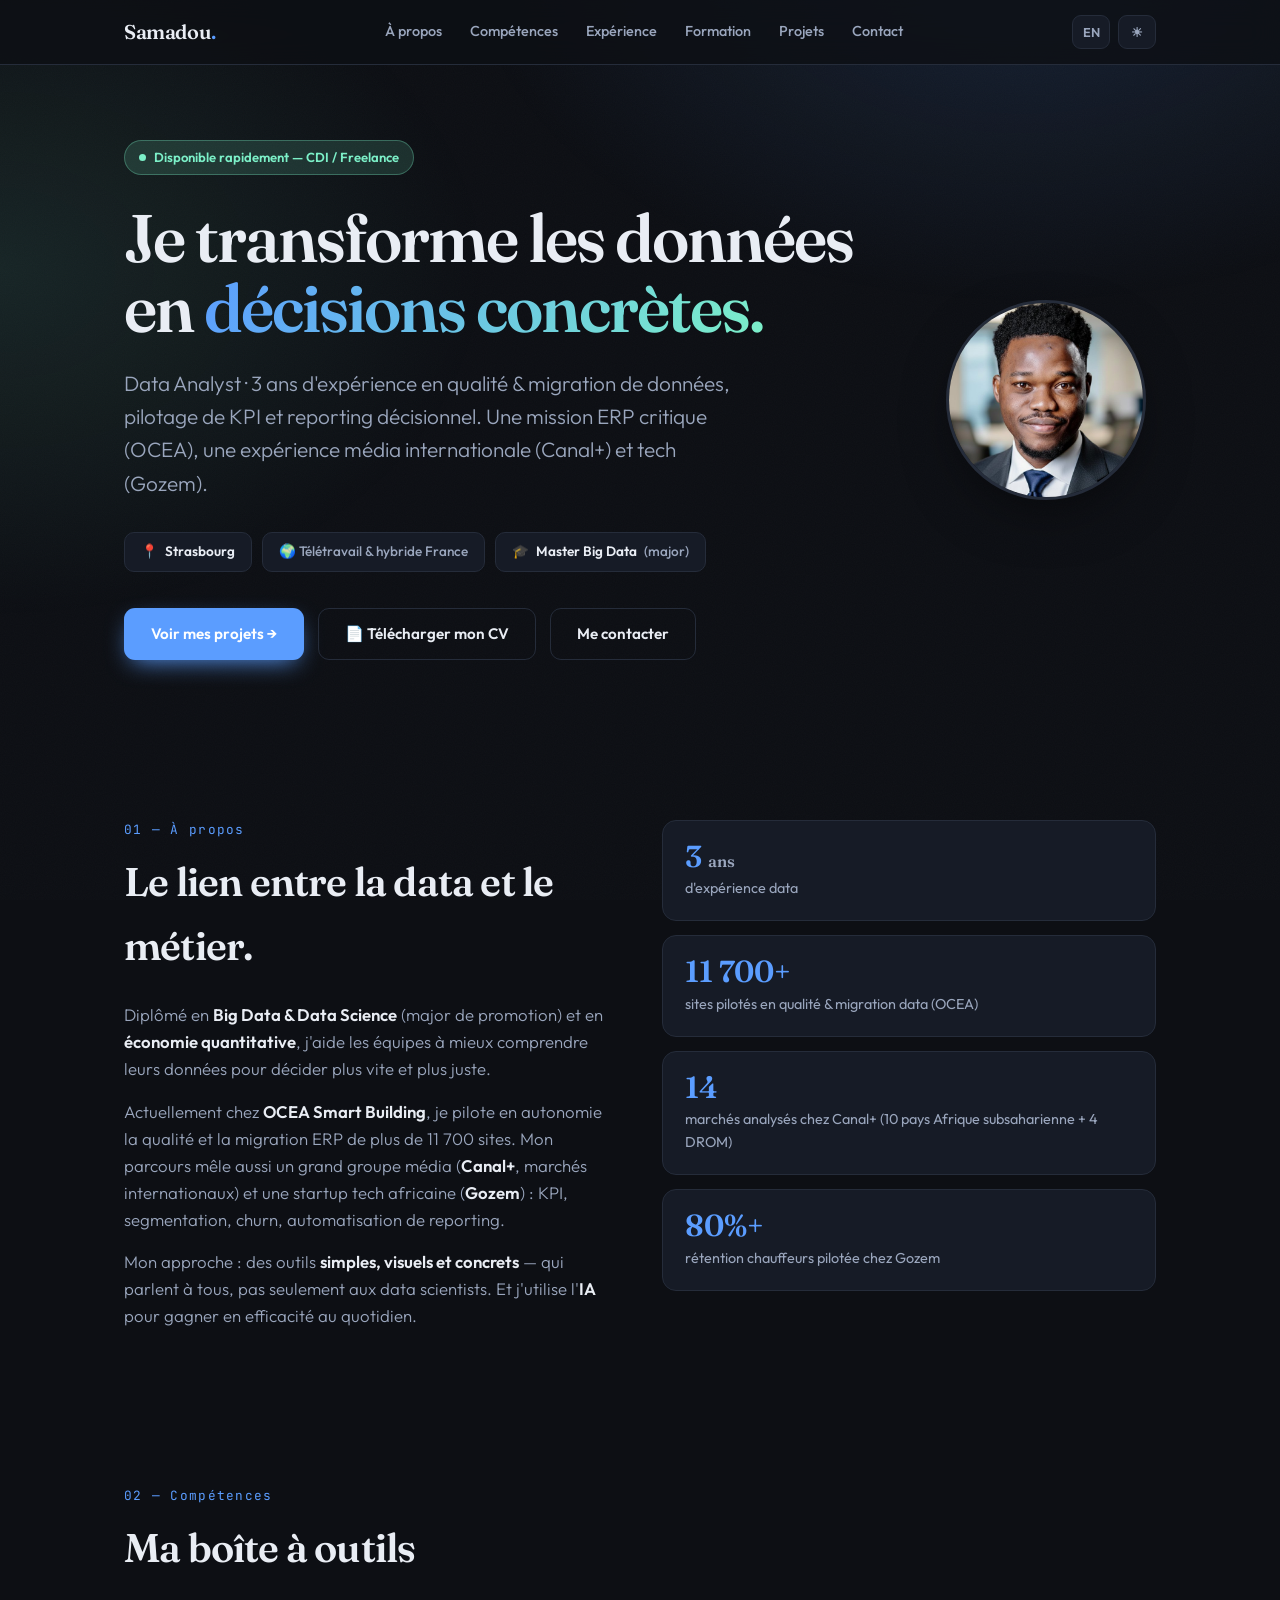
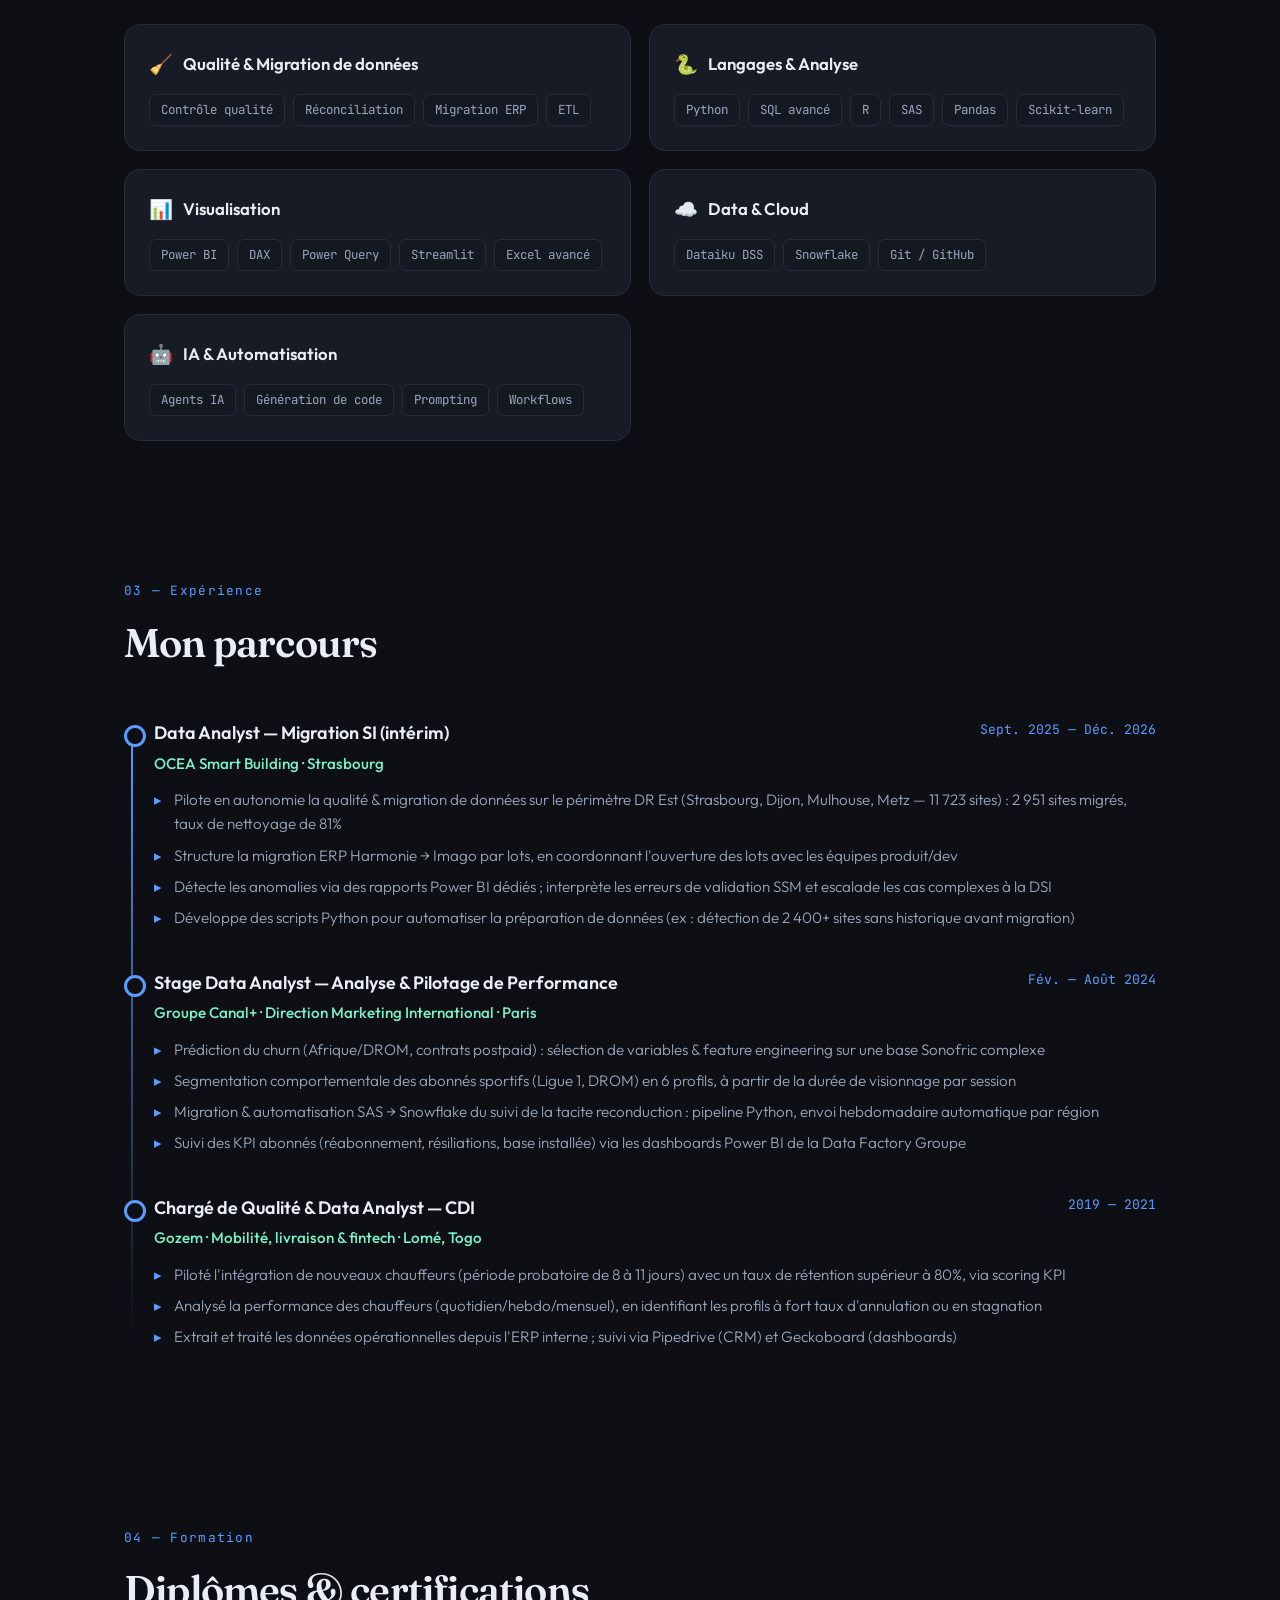
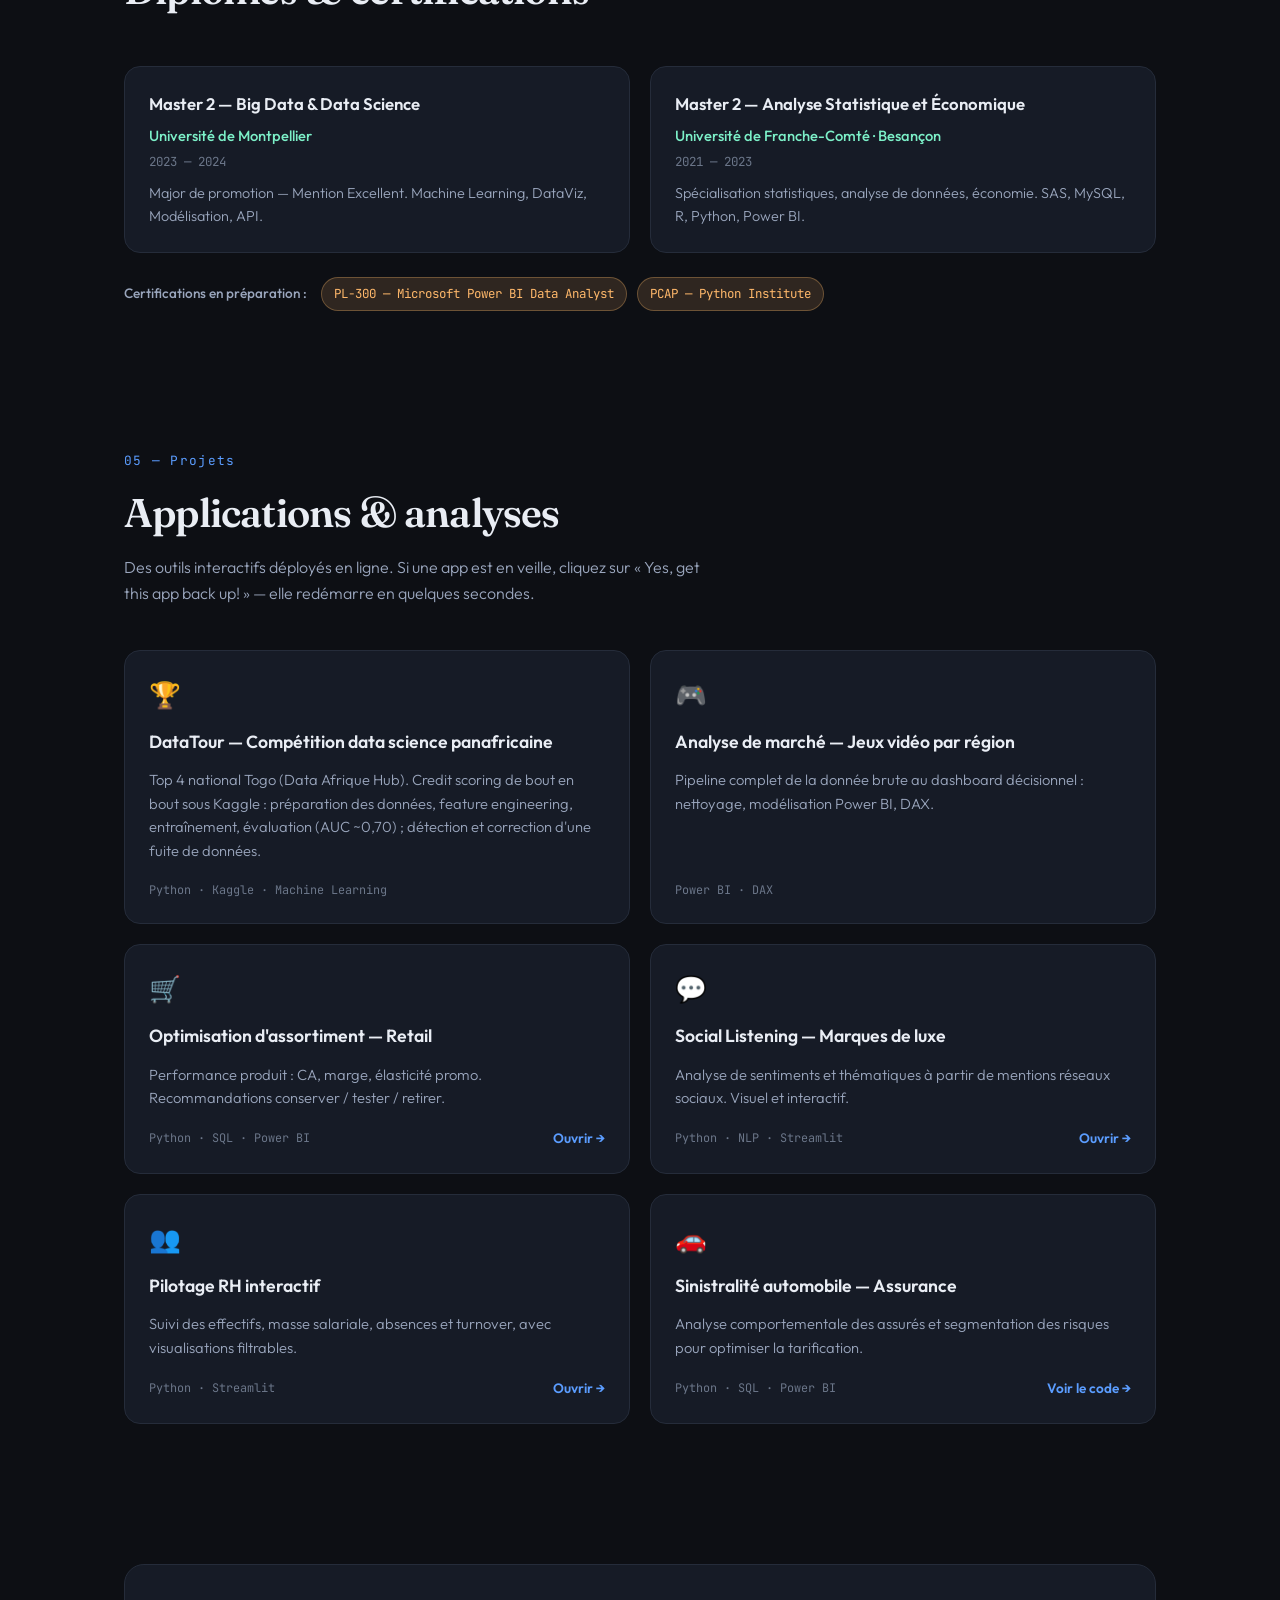
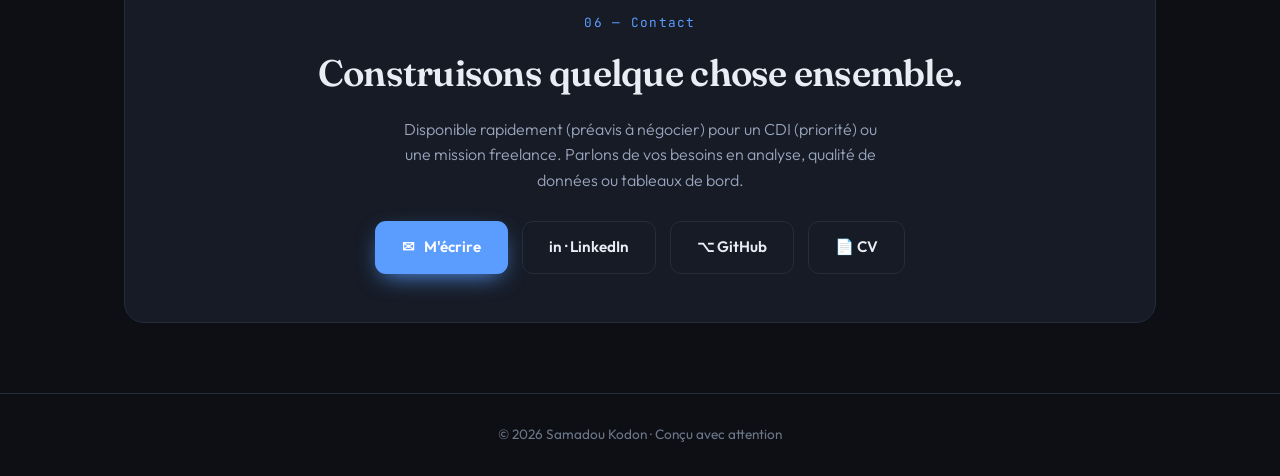
==== commit 9867fcab: "Corrige le périmètre Canal+ et retire la mention IA du hero - Remplace "24 pays" par "14 marchés (10" ====
--- a/index.html
+++ b/index.html
@@ -240,7 +240,7 @@
           <span data-fr="Je transforme les données en" data-en="I turn data into">Je transforme les données en</span>
           <span class="grad" data-fr="décisions concrètes." data-en="real decisions.">décisions concrètes.</span>
         </h1>
-        <p class="lead reveal" data-fr="Data Analyst · 3 ans d'expérience en qualité &amp; migration de données, pilotage de KPI et reporting décisionnel. Une mission ERP critique (OCEA), une expérience média internationale (Canal+) et tech (Gozem), boostée par l'IA au quotidien." data-en="Data Analyst · 3 years in data quality &amp; migration, KPI steering and decision reporting. A critical ERP mission (OCEA), international media (Canal+) and tech (Gozem) experience, powered by AI every day.">Data Analyst · 3 ans d'expérience en qualité &amp; migration de données, pilotage de KPI et reporting décisionnel. Une mission ERP critique (OCEA), une expérience média internationale (Canal+) et tech (Gozem), boostée par l'IA au quotidien.</p>
+        <p class="lead reveal" data-fr="Data Analyst · 3 ans d'expérience en qualité &amp; migration de données, pilotage de KPI et reporting décisionnel. Une mission ERP critique (OCEA), une expérience média internationale (Canal+) et tech (Gozem)." data-en="Data Analyst · 3 years in data quality &amp; migration, KPI steering and decision reporting. A critical ERP mission (OCEA), international media (Canal+) and tech (Gozem) experience.">Data Analyst · 3 ans d'expérience en qualité &amp; migration de données, pilotage de KPI et reporting décisionnel. Une mission ERP critique (OCEA), une expérience média internationale (Canal+) et tech (Gozem).</p>
         <div class="hero-meta reveal">
           <span class="chip">📍 <b>Strasbourg</b></span>
           <span class="chip" data-fr="🌍 Télétravail &amp; hybride France" data-en="🌍 Remote &amp; hybrid, France-wide">🌍 Télétravail &amp; hybride France</span>
@@ -272,7 +272,7 @@
       <div class="about-side reveal">
         <div class="fact"><div class="big">3 <span style="font-size:1rem;color:var(--text-soft)" data-fr="ans" data-en="yrs">ans</span></div><div class="lbl" data-fr="d'expérience data" data-en="data experience">d'expérience data</div></div>
         <div class="fact"><div class="big">11 700+</div><div class="lbl" data-fr="sites pilotés en qualité &amp; migration data (OCEA)" data-en="sites managed for data quality &amp; migration (OCEA)">sites pilotés en qualité &amp; migration data (OCEA)</div></div>
-        <div class="fact"><div class="big">24</div><div class="lbl" data-fr="pays analysés chez Canal+ (Afrique &amp; DROM)" data-en="countries analysed at Canal+ (Africa &amp; overseas)">pays analysés chez Canal+ (Afrique &amp; DROM)</div></div>
+        <div class="fact"><div class="big">14</div><div class="lbl" data-fr="marchés analysés chez Canal+ (10 pays Afrique subsaharienne + 4 DROM)" data-en="markets analysed at Canal+ (10 Sub-Saharan African countries + 4 overseas territories)">marchés analysés chez Canal+ (10 pays Afrique subsaharienne + 4 DROM)</div></div>
         <div class="fact"><div class="big">80%+</div><div class="lbl" data-fr="rétention chauffeurs pilotée chez Gozem" data-en="driver retention rate driven at Gozem">rétention chauffeurs pilotée chez Gozem</div></div>
       </div>
     </div>
@@ -307,7 +307,7 @@
         <div class="exp-co">OCEA Smart Building · Strasbourg</div>
         <ul>
           <li data-fr="Pilote en autonomie la qualité &amp; migration de données sur le périmètre DR Est (Strasbourg, Dijon, Mulhouse, Metz — 11 723 sites) : 2 951 sites migrés, taux de nettoyage de 81%" data-en="Independently drives data quality &amp; migration across the DR Est region (Strasbourg, Dijon, Mulhouse, Metz — 11,723 sites): 2,951 sites migrated, 81% cleaning rate">Pilote en autonomie la qualité &amp; migration de données sur le périmètre DR Est (Strasbourg, Dijon, Mulhouse, Metz — 11 723 sites) : 2 951 sites migrés, taux de nettoyage de 81%</li>
-          <li data-fr="Structure la migration ERP Harmonie → Imago par lots (6 lots ouverts sur 10), en coordonnant l'ouverture des lots avec les équipes produit/dev" data-en="Structures the Harmonie → Imago ERP migration in batches (6 of 10 batches opened), coordinating batch openings with product/dev teams">Structure la migration ERP Harmonie → Imago par lots (6 lots ouverts sur 10), en coordonnant l'ouverture des lots avec les équipes produit/dev</li>
+          <li data-fr="Structure la migration ERP Harmonie → Imago par lots, en coordonnant l'ouverture des lots avec les équipes produit/dev" data-en="Structures the Harmonie → Imago ERP migration in batches, coordinating batch openings with product/dev teams">Structure la migration ERP Harmonie → Imago par lots, en coordonnant l'ouverture des lots avec les équipes produit/dev</li>
           <li data-fr="Détecte les anomalies via des rapports Power BI dédiés ; interprète les erreurs de validation SSM et escalade les cas complexes à la DSI" data-en="Detects anomalies via dedicated Power BI reports; interprets SSM validation errors and escalates complex cases to IT">Détecte les anomalies via des rapports Power BI dédiés ; interprète les erreurs de validation SSM et escalade les cas complexes à la DSI</li>
           <li data-fr="Développe des scripts Python pour automatiser la préparation de données (ex : détection de 2 400+ sites sans historique avant migration)" data-en="Develops Python scripts to automate data prep (e.g. detecting 2,400+ sites with no history before migration)">Développe des scripts Python pour automatiser la préparation de données (ex : détection de 2 400+ sites sans historique avant migration)</li>
         </ul>
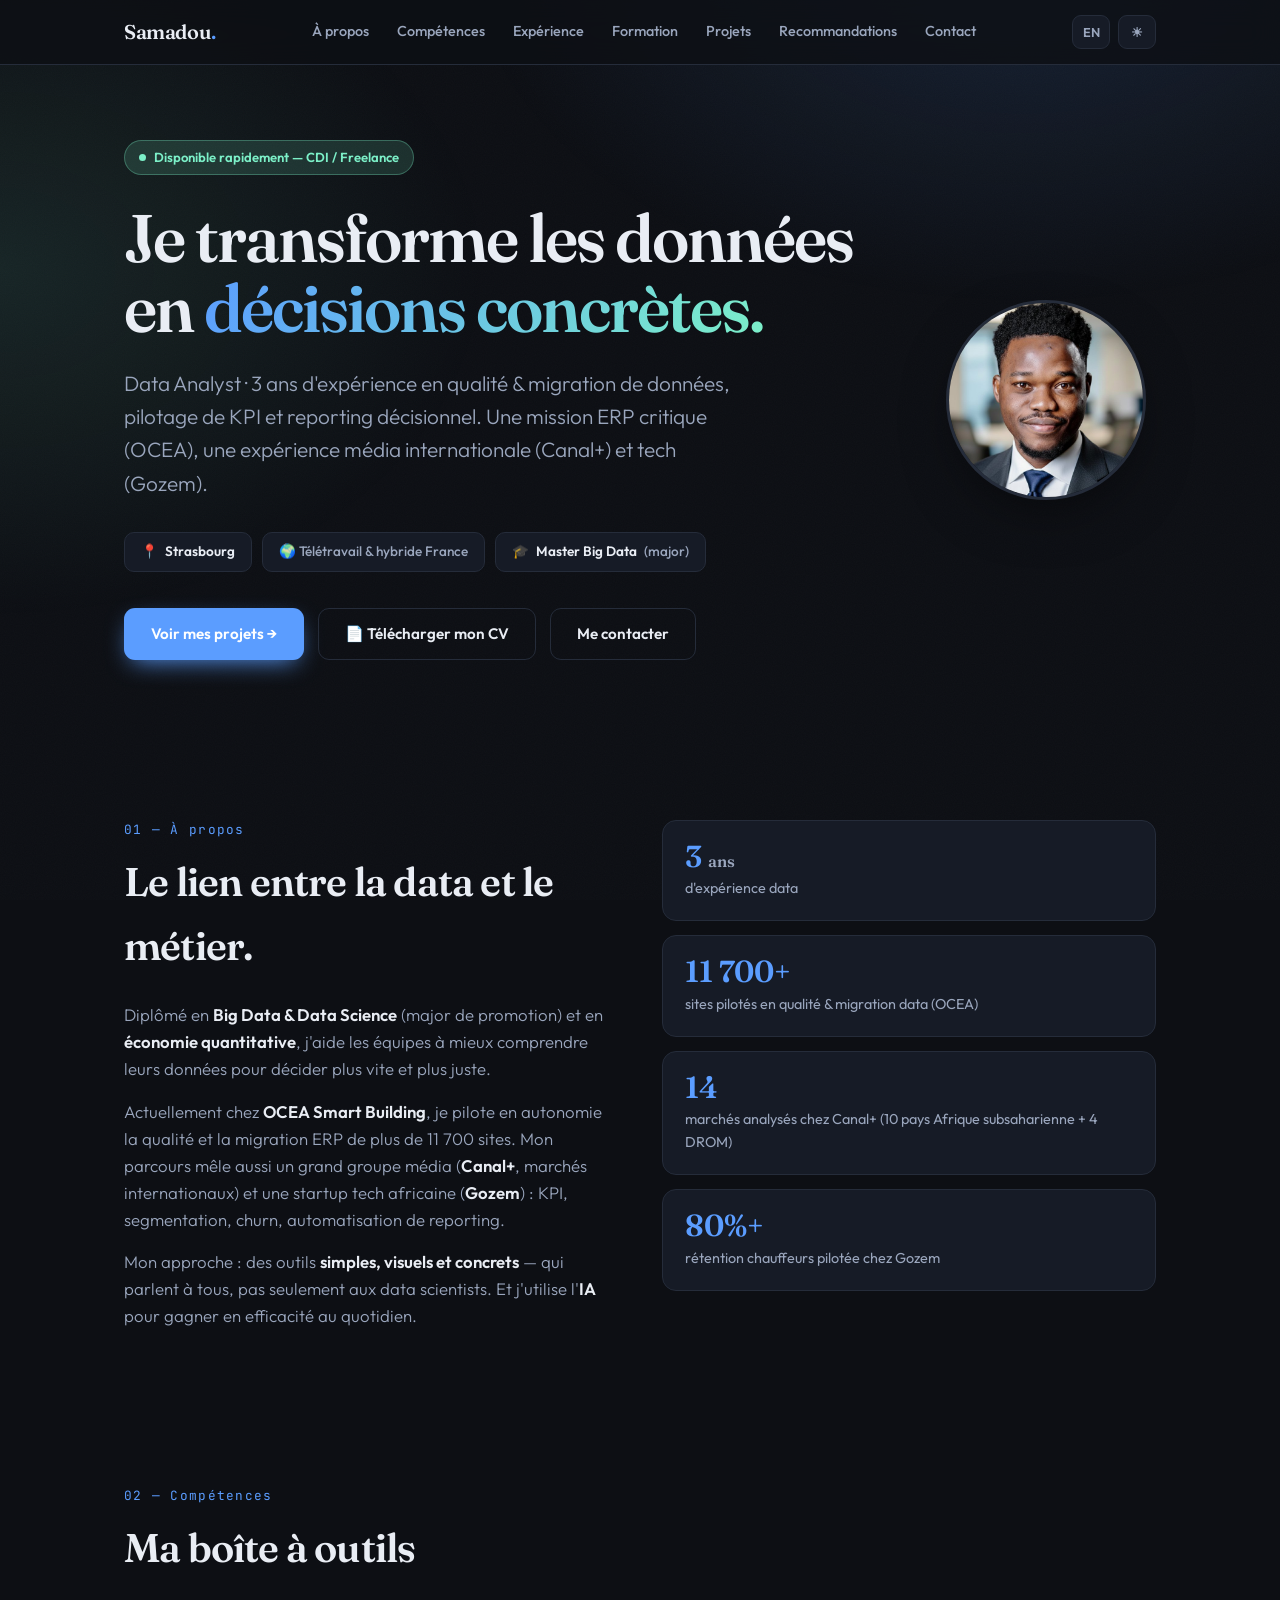
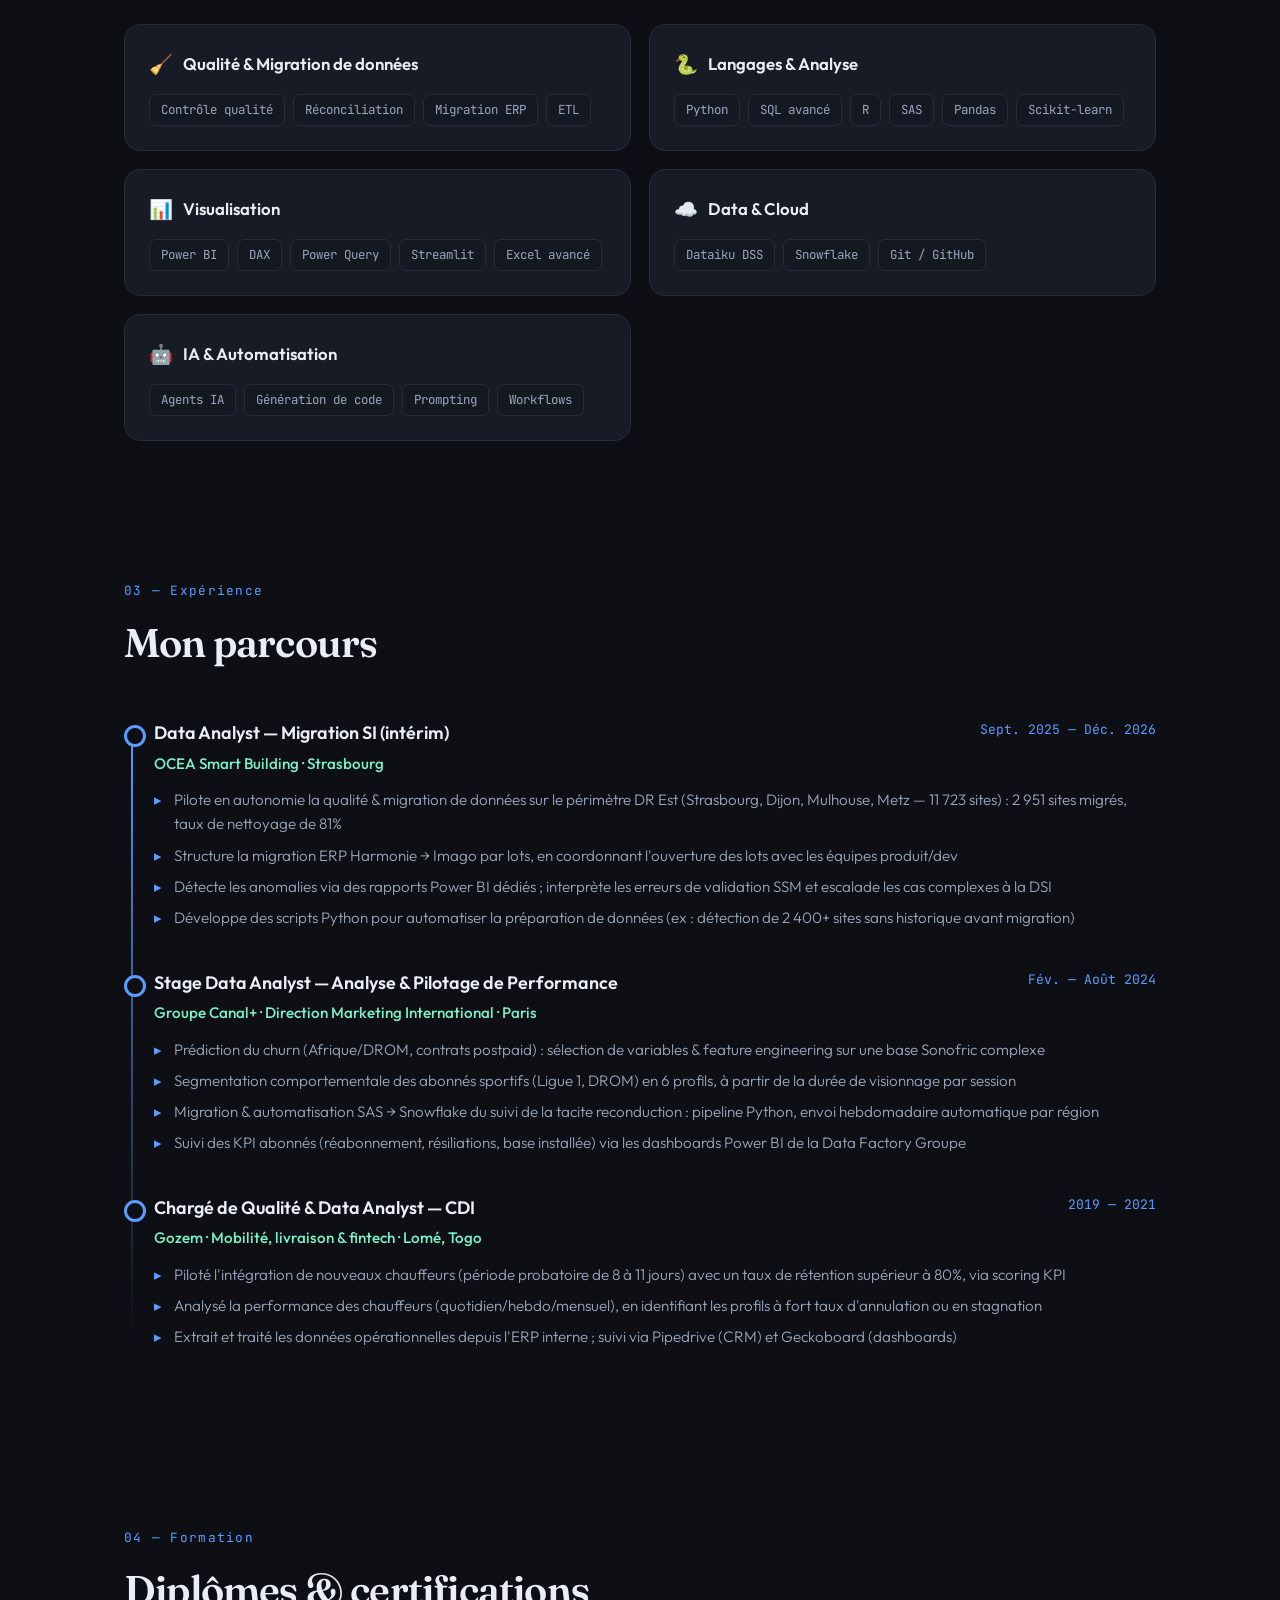
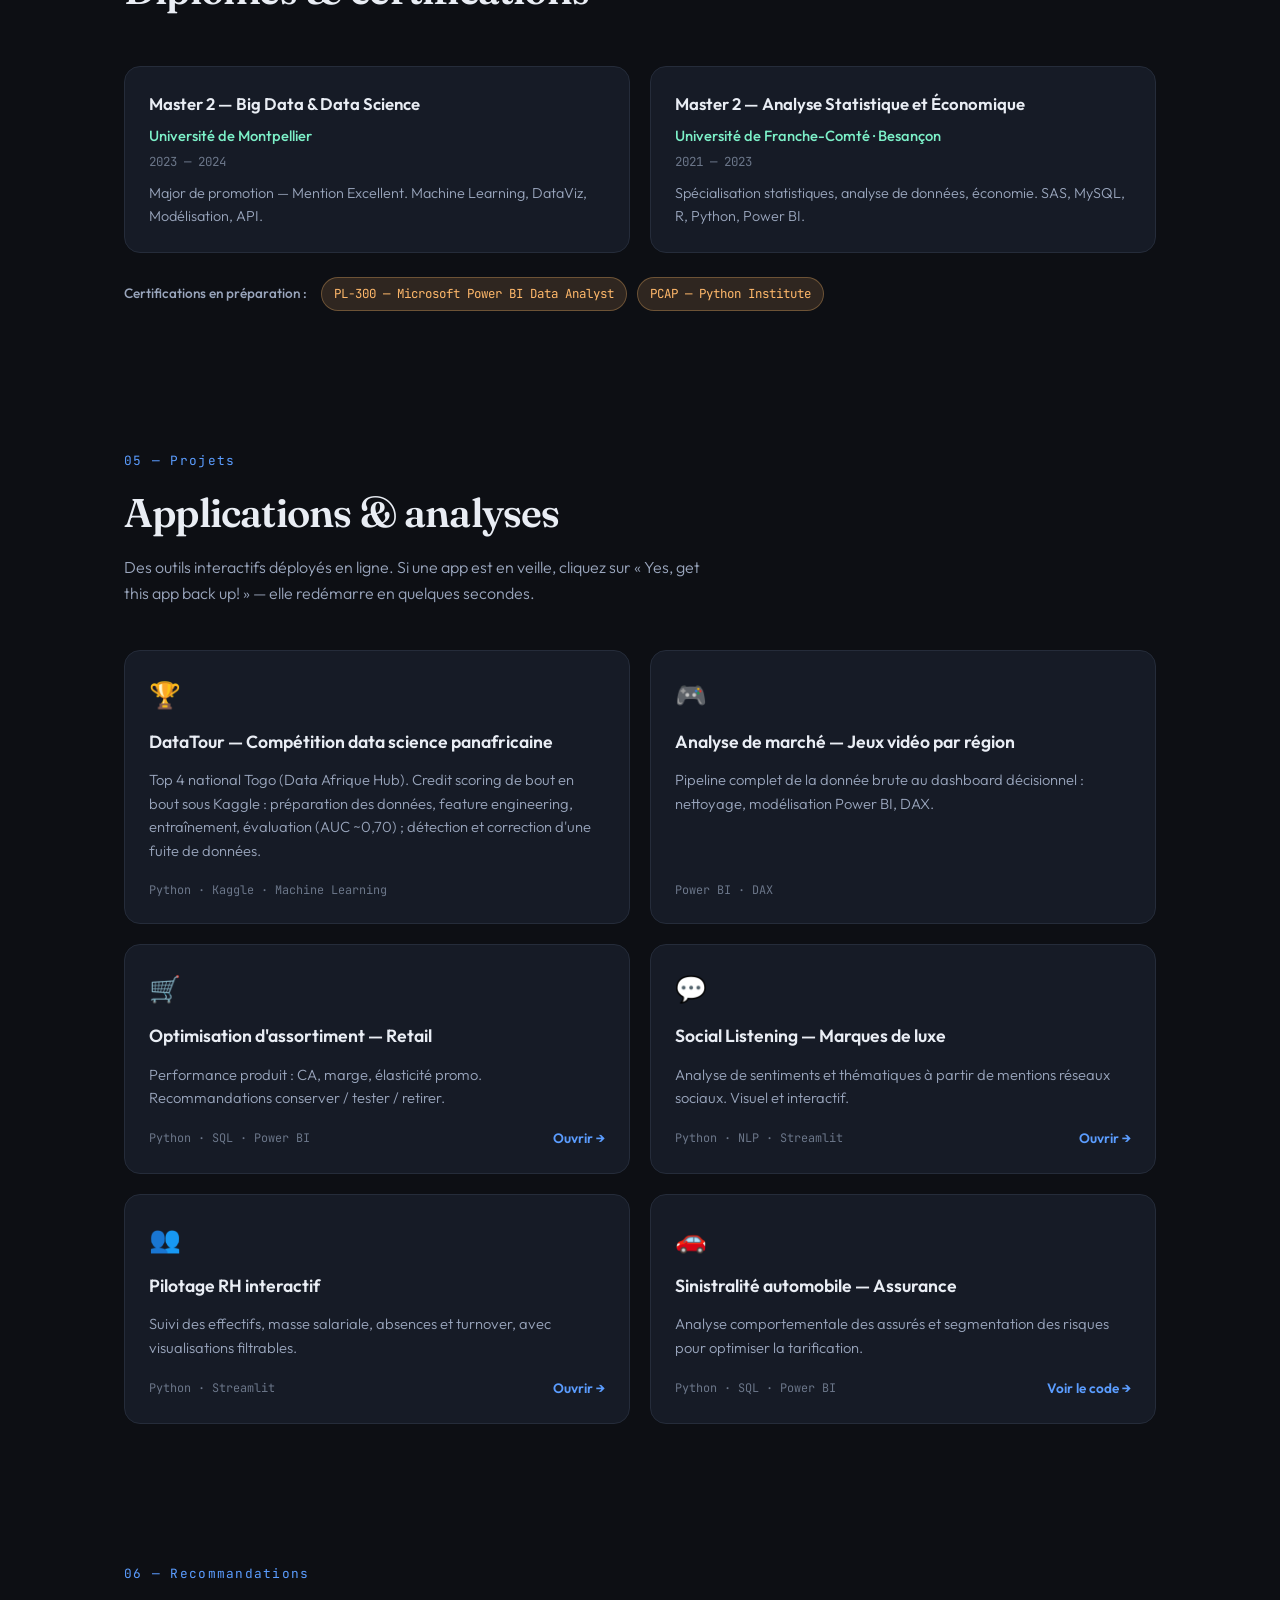
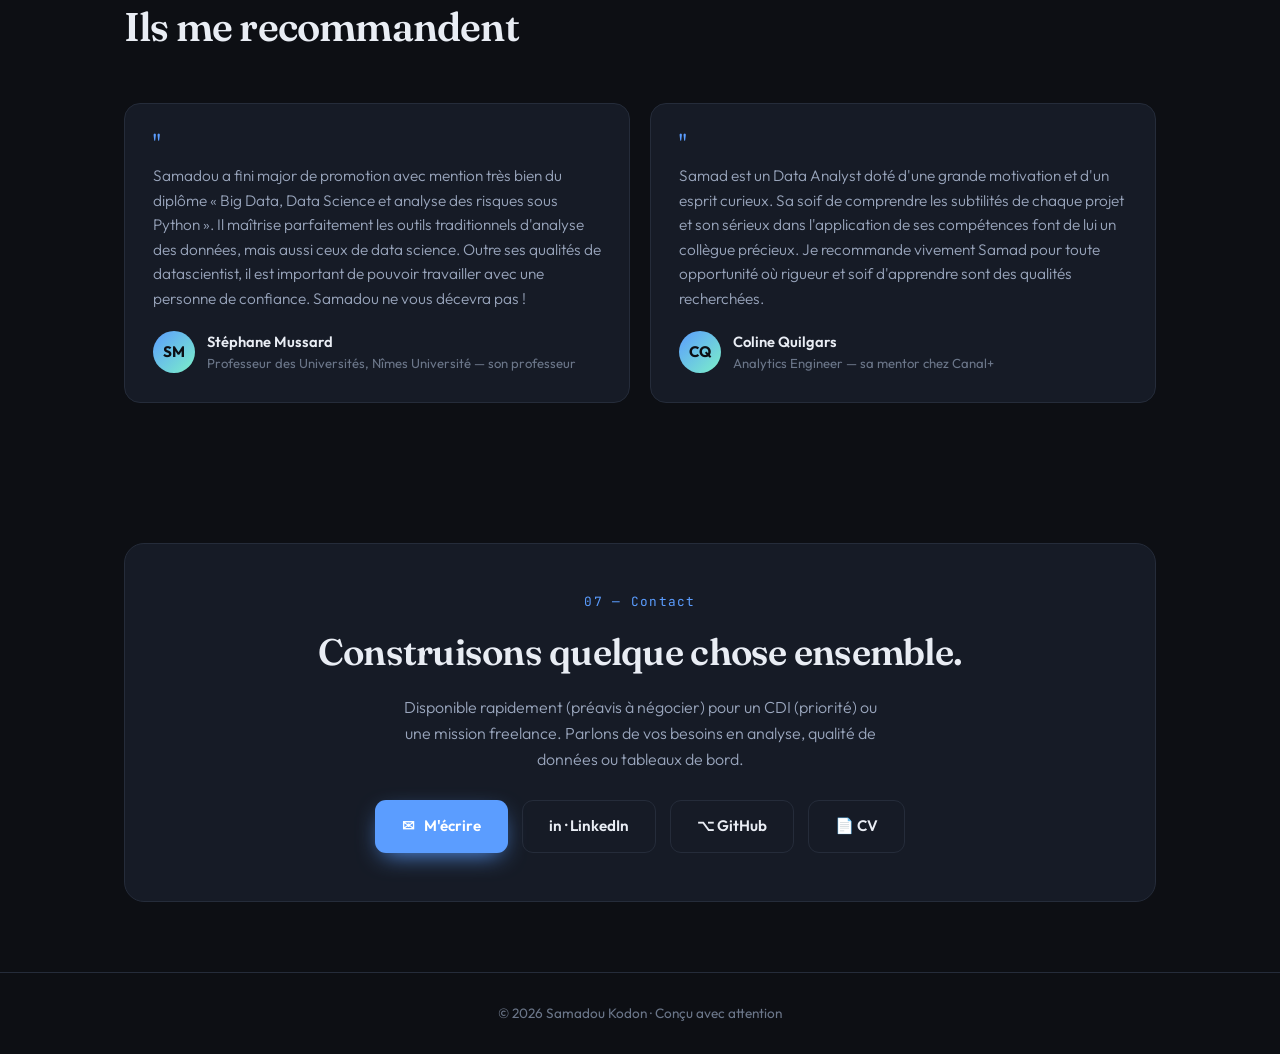
==== commit 2c4b0f0c: "Ajoute une section Témoignages avec deux recommandations LinkedIn Ajoute les recommandations de Stép" ====
--- a/index.html
+++ b/index.html
@@ -186,6 +186,22 @@
   padding:6px 12px;border-radius:100px;
 }
 
+/* TESTIMONIALS */
+.testi-grid{display:grid;grid-template-columns:1fr 1fr;gap:20px}
+.testi-card{background:var(--bg-card);border:1px solid var(--line);border-radius:16px;padding:28px;transition:transform .25s,border-color .25s}
+.testi-card:hover{transform:translateY(-4px);border-color:var(--accent)}
+.testi-quote{font-family:'Fraunces',serif;font-size:1.4rem;color:var(--accent);line-height:1;margin-bottom:10px}
+.testi-text{color:var(--text-soft);font-size:.96rem;font-weight:300;margin-bottom:18px}
+.testi-who{display:flex;align-items:center;gap:12px}
+.testi-avatar{
+  width:42px;height:42px;border-radius:50%;
+  background:linear-gradient(135deg,var(--accent),var(--accent-2));
+  color:#0d0f14;font-weight:700;font-size:.95rem;
+  display:flex;align-items:center;justify-content:center;flex-shrink:0;
+}
+.testi-name{font-weight:600;font-size:.92rem}
+.testi-role{color:var(--text-dim);font-size:.82rem}
+
 /* CONTACT */
 .contact-box{background:var(--bg-card);border:1px solid var(--line);border-radius:20px;padding:48px;text-align:center}
 .contact-box h2{font-family:'Fraunces',serif;font-weight:600;font-size:clamp(1.6rem,3vw,2.3rem);margin-bottom:14px;letter-spacing:-.02em}
@@ -201,7 +217,7 @@
   .nav-links{display:none}
   .menu-toggle{display:flex}
   .about-grid{grid-template-columns:1fr;gap:28px}
-  .skill-grid,.proj-grid,.edu-grid{grid-template-columns:1fr}
+  .skill-grid,.proj-grid,.edu-grid,.testi-grid{grid-template-columns:1fr}
   .hero-grid{grid-template-columns:1fr;text-align:center}
   .hero-grid .avatar-wrap{order:-1}
   .avatar{width:140px;height:140px}
@@ -222,6 +238,7 @@
       <a href="#experience" data-fr="Expérience" data-en="Experience">Expérience</a>
       <a href="#formation" data-fr="Formation" data-en="Education">Formation</a>
       <a href="#projects" data-fr="Projets" data-en="Projects">Projets</a>
+      <a href="#testimonials" data-fr="Recommandations" data-en="Testimonials">Recommandations</a>
       <a href="#contact" data-fr="Contact" data-en="Contact">Contact</a>
     </div>
     <div class="controls">
@@ -411,10 +428,43 @@
   </div>
 </section>
 
+<section id="testimonials">
+  <div class="wrap">
+    <div class="sec-head reveal">
+      <div class="sec-num">06 — <span data-fr="Recommandations" data-en="Testimonials">Recommandations</span></div>
+      <h2 class="sec-title" data-fr="Ils me recommandent" data-en="What people say">Ils me recommandent</h2>
+    </div>
+    <div class="testi-grid">
+      <div class="testi-card reveal">
+        <div class="testi-quote">"</div>
+        <p class="testi-text" data-fr="Samadou a fini major de promotion avec mention très bien du diplôme « Big Data, Data Science et analyse des risques sous Python ». Il maîtrise parfaitement les outils traditionnels d'analyse des données, mais aussi ceux de data science. Outre ses qualités de datascientist, il est important de pouvoir travailler avec une personne de confiance. Samadou ne vous décevra pas !" data-en="Samadou graduated top of his class with high honours in 'Big Data, Data Science and Risk Analysis with Python'. He has a strong command of traditional data analysis tools as well as data science ones. Beyond his data science skills, it matters to work with someone you can trust. Samadou will not disappoint you!">Samadou a fini major de promotion avec mention très bien du diplôme « Big Data, Data Science et analyse des risques sous Python ». Il maîtrise parfaitement les outils traditionnels d'analyse des données, mais aussi ceux de data science. Outre ses qualités de datascientist, il est important de pouvoir travailler avec une personne de confiance. Samadou ne vous décevra pas !</p>
+        <div class="testi-who">
+          <div class="testi-avatar">SM</div>
+          <div>
+            <div class="testi-name">Stéphane Mussard</div>
+            <div class="testi-role" data-fr="Professeur des Universités, Nîmes Université — son professeur" data-en="University Professor, Nîmes University — his teacher">Professeur des Universités, Nîmes Université — son professeur</div>
+          </div>
+        </div>
+      </div>
+      <div class="testi-card reveal">
+        <div class="testi-quote">"</div>
+        <p class="testi-text" data-fr="Samad est un Data Analyst doté d'une grande motivation et d'un esprit curieux. Sa soif de comprendre les subtilités de chaque projet et son sérieux dans l'application de ses compétences font de lui un collègue précieux. Je recommande vivement Samad pour toute opportunité où rigueur et soif d'apprendre sont des qualités recherchées." data-en="Samad is a highly motivated Data Analyst with a curious mind. His drive to understand the ins and outs of every project and his rigour make him a valuable colleague. I strongly recommend Samad for any opportunity where rigour and eagerness to learn are valued.">Samad est un Data Analyst doté d'une grande motivation et d'un esprit curieux. Sa soif de comprendre les subtilités de chaque projet et son sérieux dans l'application de ses compétences font de lui un collègue précieux. Je recommande vivement Samad pour toute opportunité où rigueur et soif d'apprendre sont des qualités recherchées.</p>
+        <div class="testi-who">
+          <div class="testi-avatar">CQ</div>
+          <div>
+            <div class="testi-name">Coline Quilgars</div>
+            <div class="testi-role" data-fr="Analytics Engineer — sa mentor chez Canal+" data-en="Analytics Engineer — his mentor at Canal+">Analytics Engineer — sa mentor chez Canal+</div>
+          </div>
+        </div>
+      </div>
+    </div>
+  </div>
+</section>
+
 <section id="contact">
   <div class="wrap">
     <div class="contact-box reveal">
-      <div class="sec-num" style="text-align:center">06 — Contact</div>
+      <div class="sec-num" style="text-align:center">07 — Contact</div>
       <h2 data-fr="Construisons quelque chose ensemble." data-en="Let's build something together.">Construisons quelque chose ensemble.</h2>
       <p data-fr="Disponible rapidement (préavis à négocier) pour un CDI (priorité) ou une mission freelance. Parlons de vos besoins en analyse, qualité de données ou tableaux de bord." data-en="Available soon (notice period negotiable) for a permanent role (priority) or freelance work. Let's talk about your analytics, data quality or dashboard needs.">Disponible rapidement (préavis à négocier) pour un CDI (priorité) ou une mission freelance. Parlons de vos besoins en analyse, qualité de données ou tableaux de bord.</p>
       <div class="contact-links">
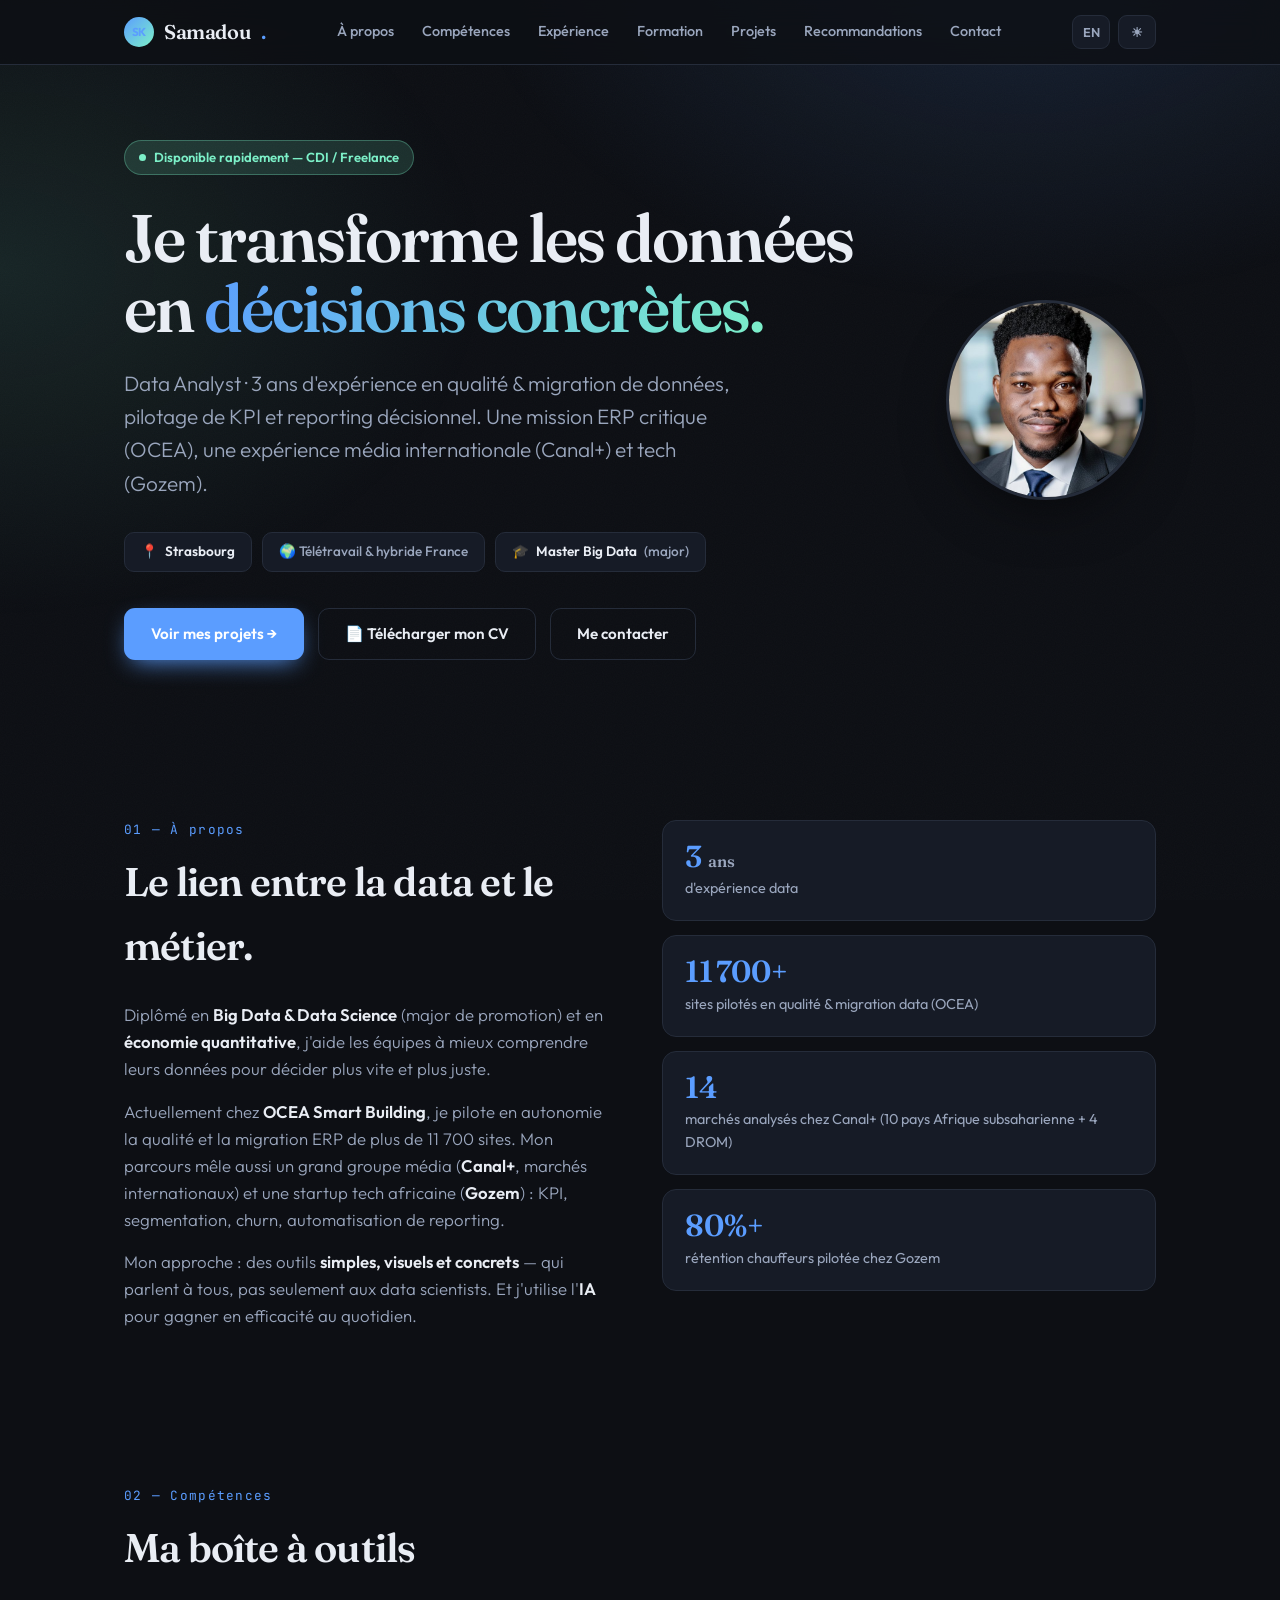
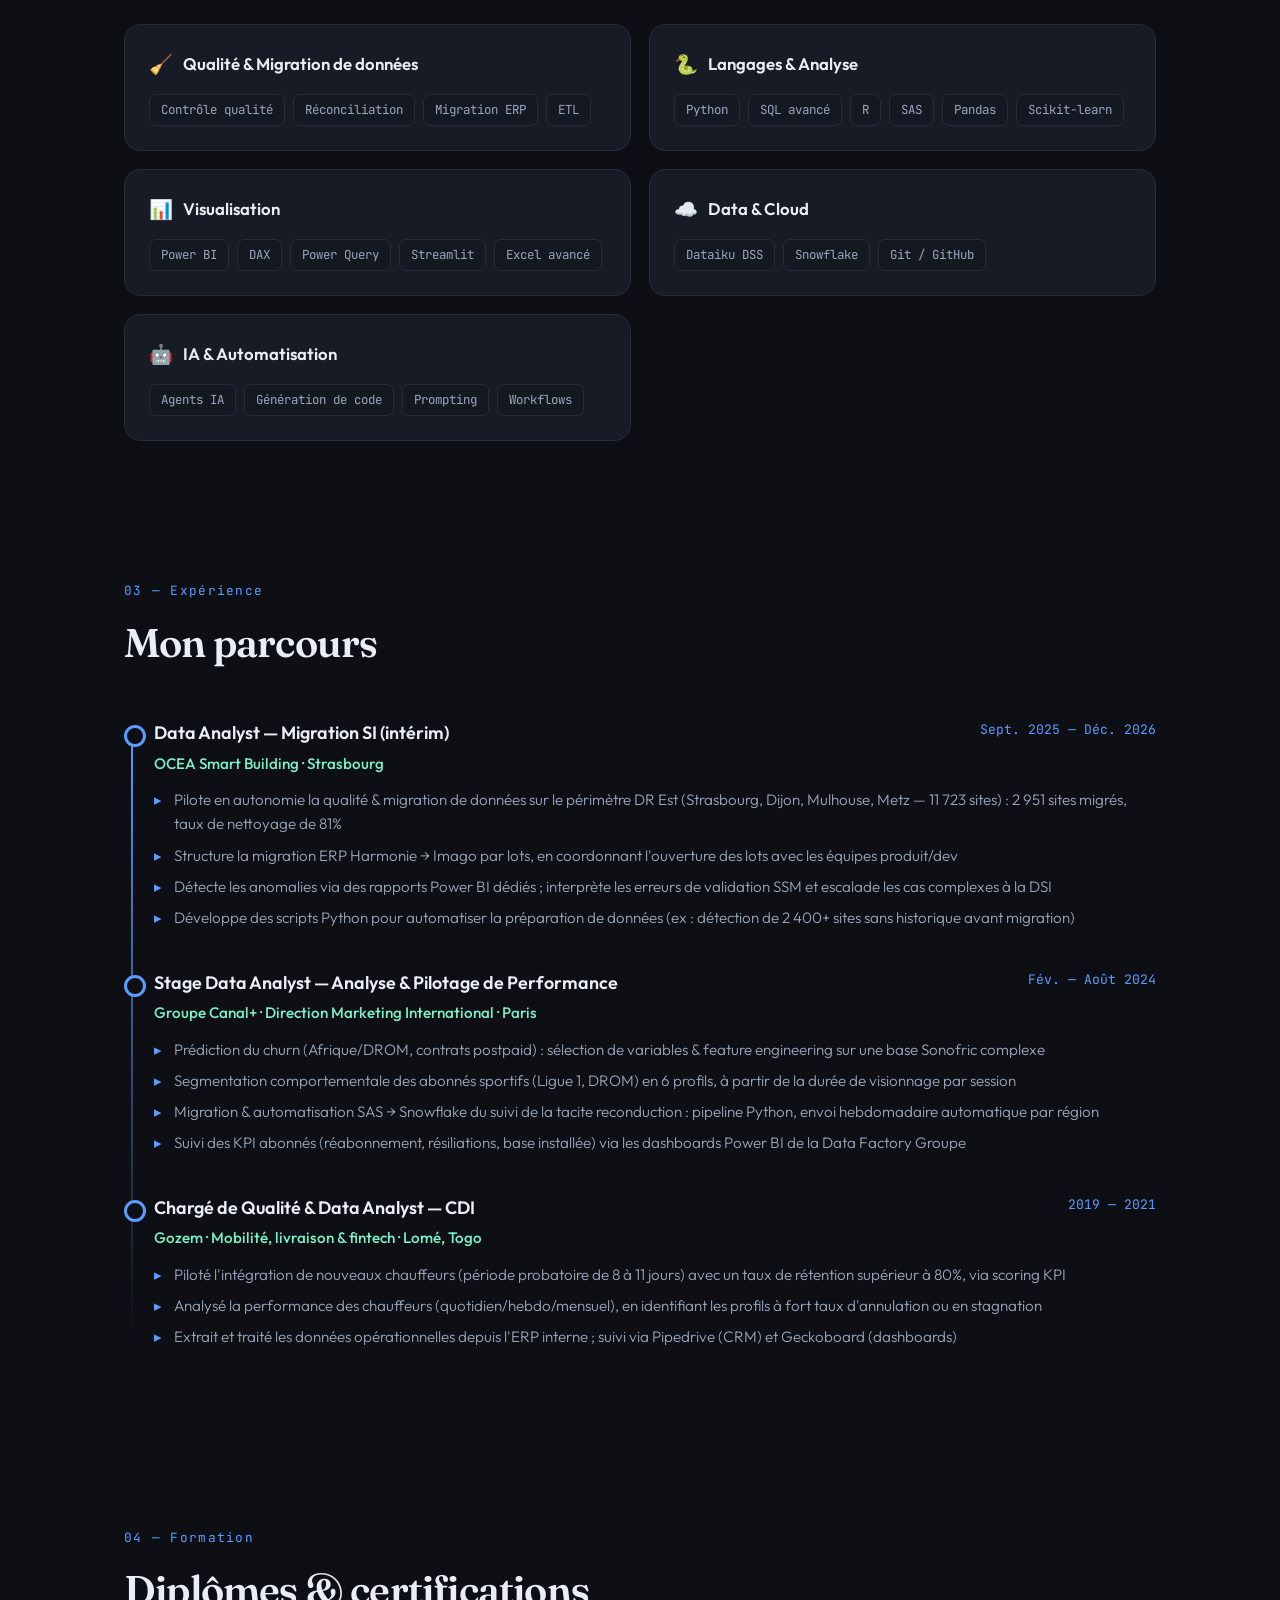
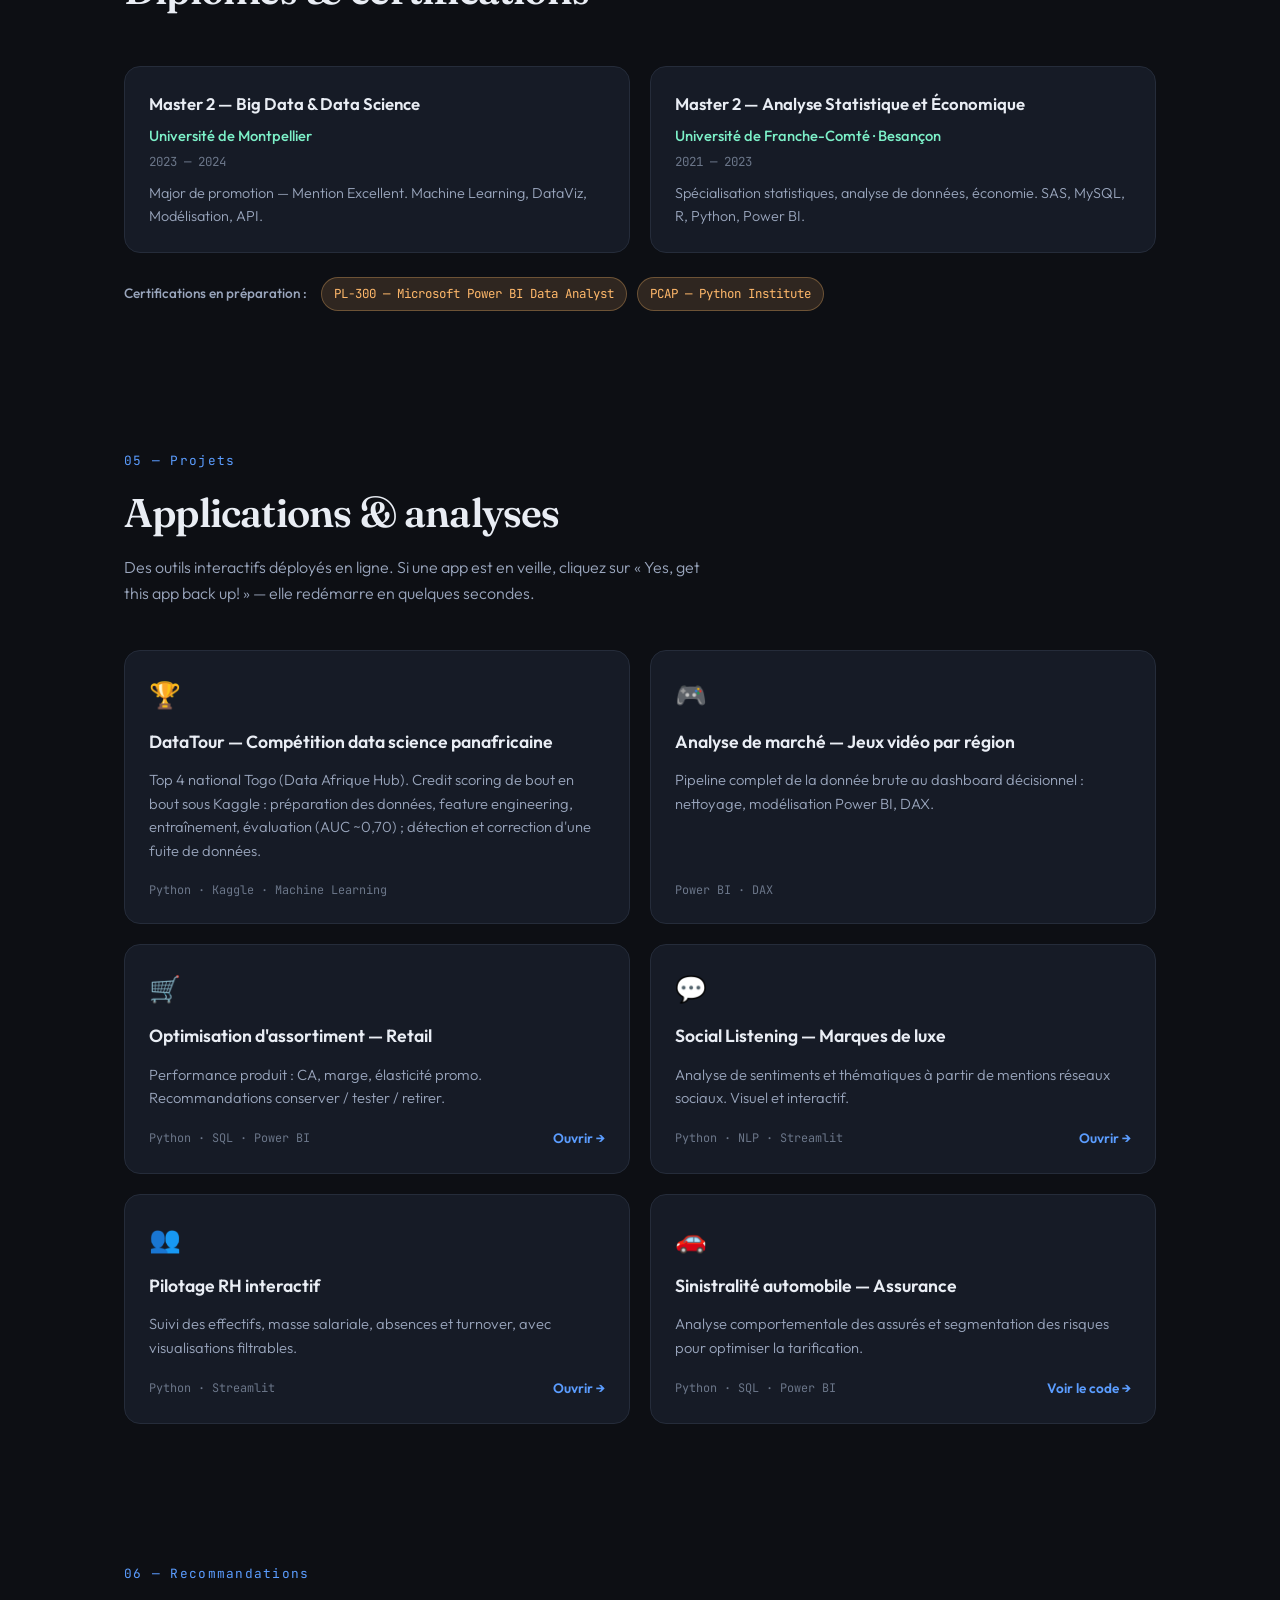
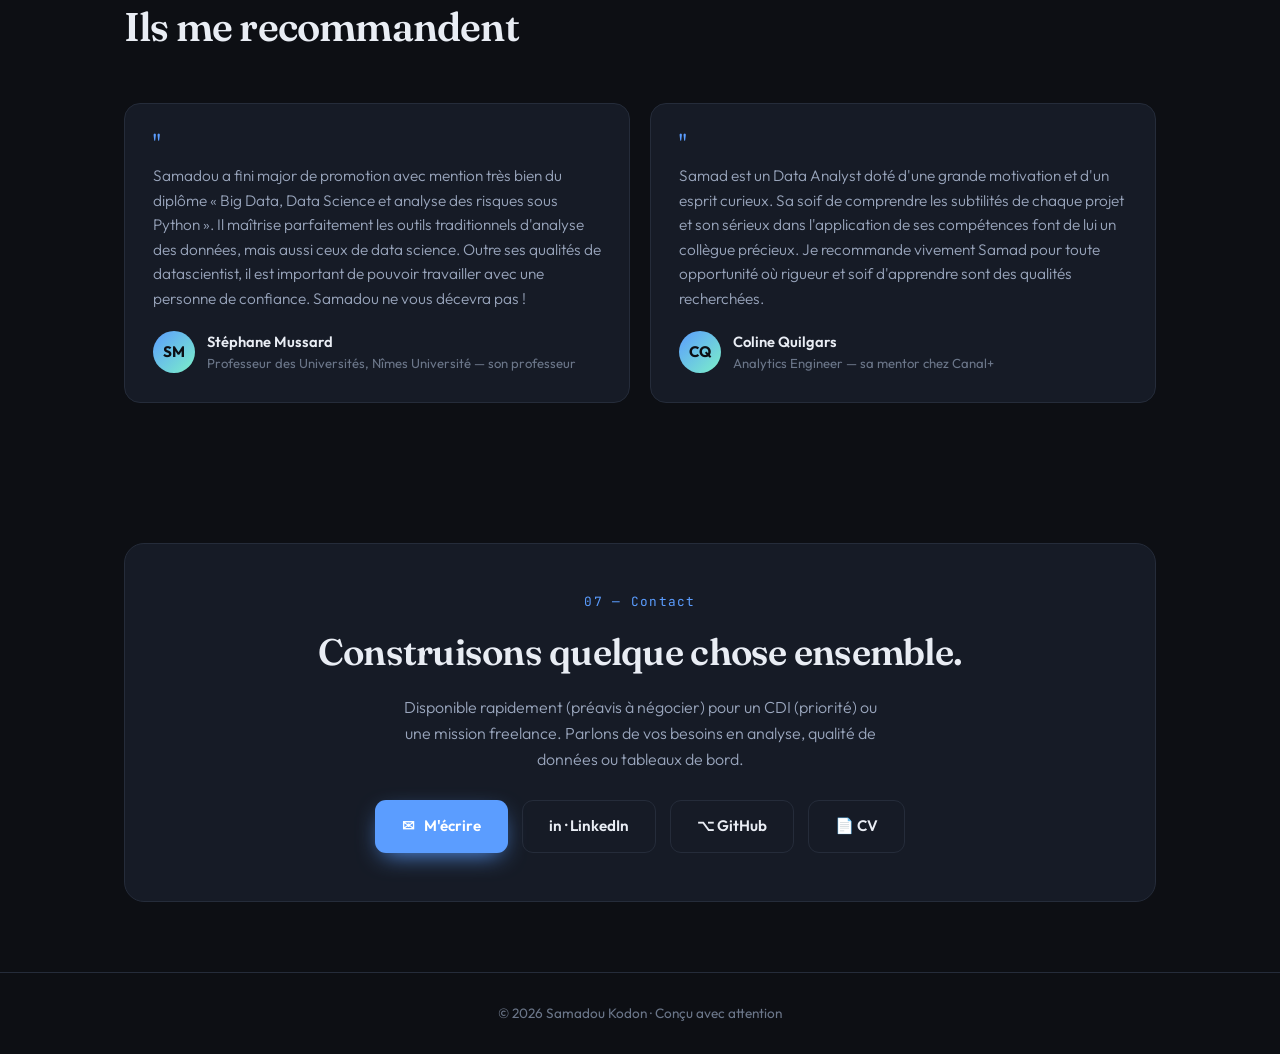
==== commit 7c98fb0d: "Renforce l'identité visuelle : monogramme et chiffres animés - Ajoute un badge monogramme "SK" dans " ====
--- a/index.html
+++ b/index.html
@@ -62,8 +62,14 @@
   border-bottom:1px solid var(--line);
 }
 .nav-in{display:flex;align-items:center;justify-content:space-between;height:64px;max-width:1080px;margin:0 auto;padding:0 24px}
-.logo{font-family:'Fraunces',serif;font-weight:600;font-size:1.25rem;letter-spacing:-.02em}
+.logo{font-family:'Fraunces',serif;font-weight:600;font-size:1.25rem;letter-spacing:-.02em;display:flex;align-items:center;gap:10px}
 .logo span{color:var(--accent)}
+.logo-badge{
+  width:30px;height:30px;border-radius:50%;flex-shrink:0;
+  background:linear-gradient(135deg,var(--accent),var(--accent-2));
+  color:#0d0f14;font-family:'Outfit',sans-serif;font-weight:700;font-size:.72rem;
+  display:flex;align-items:center;justify-content:center;
+}
 .nav-links{display:flex;gap:28px;align-items:center}
 .nav-links a{font-size:.9rem;color:var(--text-soft);transition:color .2s;font-weight:500}
 .nav-links a:hover{color:var(--text)}
@@ -231,7 +237,7 @@
 
 <nav>
   <div class="nav-in">
-    <a href="#home" class="logo">Samadou<span>.</span></a>
+    <a href="#home" class="logo"><span class="logo-badge">SK</span>Samadou<span>.</span></a>
     <div class="nav-links">
       <a href="#about" data-fr="À propos" data-en="About">À propos</a>
       <a href="#skills" data-fr="Compétences" data-en="Skills">Compétences</a>
@@ -287,10 +293,10 @@
         <p data-fr="Mon approche : des outils <strong>simples, visuels et concrets</strong> — qui parlent à tous, pas seulement aux data scientists. Et j'utilise l'<strong>IA</strong> pour gagner en efficacité au quotidien." data-en="My approach: <strong>simple, visual, concrete</strong> tools — for everyone, not just data scientists. And I use <strong>AI</strong> daily to work more efficiently.">Mon approche : des outils <strong>simples, visuels et concrets</strong> — qui parlent à tous, pas seulement aux data scientists. Et j'utilise l'<strong>IA</strong> pour gagner en efficacité au quotidien.</p>
       </div>
       <div class="about-side reveal">
-        <div class="fact"><div class="big">3 <span style="font-size:1rem;color:var(--text-soft)" data-fr="ans" data-en="yrs">ans</span></div><div class="lbl" data-fr="d'expérience data" data-en="data experience">d'expérience data</div></div>
-        <div class="fact"><div class="big">11 700+</div><div class="lbl" data-fr="sites pilotés en qualité &amp; migration data (OCEA)" data-en="sites managed for data quality &amp; migration (OCEA)">sites pilotés en qualité &amp; migration data (OCEA)</div></div>
-        <div class="fact"><div class="big">14</div><div class="lbl" data-fr="marchés analysés chez Canal+ (10 pays Afrique subsaharienne + 4 DROM)" data-en="markets analysed at Canal+ (10 Sub-Saharan African countries + 4 overseas territories)">marchés analysés chez Canal+ (10 pays Afrique subsaharienne + 4 DROM)</div></div>
-        <div class="fact"><div class="big">80%+</div><div class="lbl" data-fr="rétention chauffeurs pilotée chez Gozem" data-en="driver retention rate driven at Gozem">rétention chauffeurs pilotée chez Gozem</div></div>
+        <div class="fact"><div class="big"><span class="num" data-target="3">0</span> <span style="font-size:1rem;color:var(--text-soft)" data-fr="ans" data-en="yrs">ans</span></div><div class="lbl" data-fr="d'expérience data" data-en="data experience">d'expérience data</div></div>
+        <div class="fact"><div class="big"><span class="num" data-target="11700" data-suffix="+">0</span></div><div class="lbl" data-fr="sites pilotés en qualité &amp; migration data (OCEA)" data-en="sites managed for data quality &amp; migration (OCEA)">sites pilotés en qualité &amp; migration data (OCEA)</div></div>
+        <div class="fact"><div class="big"><span class="num" data-target="14">0</span></div><div class="lbl" data-fr="marchés analysés chez Canal+ (10 pays Afrique subsaharienne + 4 DROM)" data-en="markets analysed at Canal+ (10 Sub-Saharan African countries + 4 overseas territories)">marchés analysés chez Canal+ (10 pays Afrique subsaharienne + 4 DROM)</div></div>
+        <div class="fact"><div class="big"><span class="num" data-target="80" data-suffix="%+">0</span></div><div class="lbl" data-fr="rétention chauffeurs pilotée chez Gozem" data-en="driver retention rate driven at Gozem">rétention chauffeurs pilotée chez Gozem</div></div>
       </div>
     </div>
   </div>
@@ -506,6 +512,24 @@
   es.forEach(e=>{if(e.isIntersecting){e.target.classList.add('in');io.unobserve(e.target);}});
 },{threshold:.12});
 document.querySelectorAll('.reveal').forEach((el,i)=>{el.style.transitionDelay=(i%4*60)+'ms';io.observe(el);});
+
+// COUNT-UP on key stats
+function animateCount(el){
+  const target=parseInt(el.getAttribute('data-target'),10);
+  const suffix=el.getAttribute('data-suffix')||'';
+  const start=performance.now(),duration=1100;
+  function tick(now){
+    const p=Math.min((now-start)/duration,1);
+    const eased=1-Math.pow(1-p,3);
+    el.textContent=Math.round(eased*target).toLocaleString('fr-FR')+suffix;
+    if(p<1)requestAnimationFrame(tick);
+  }
+  requestAnimationFrame(tick);
+}
+const countIo=new IntersectionObserver(es=>{
+  es.forEach(e=>{if(e.isIntersecting){animateCount(e.target);countIo.unobserve(e.target);}});
+},{threshold:.5});
+document.querySelectorAll('.num').forEach(el=>countIo.observe(el));
 </script>
 </body>
 </html>
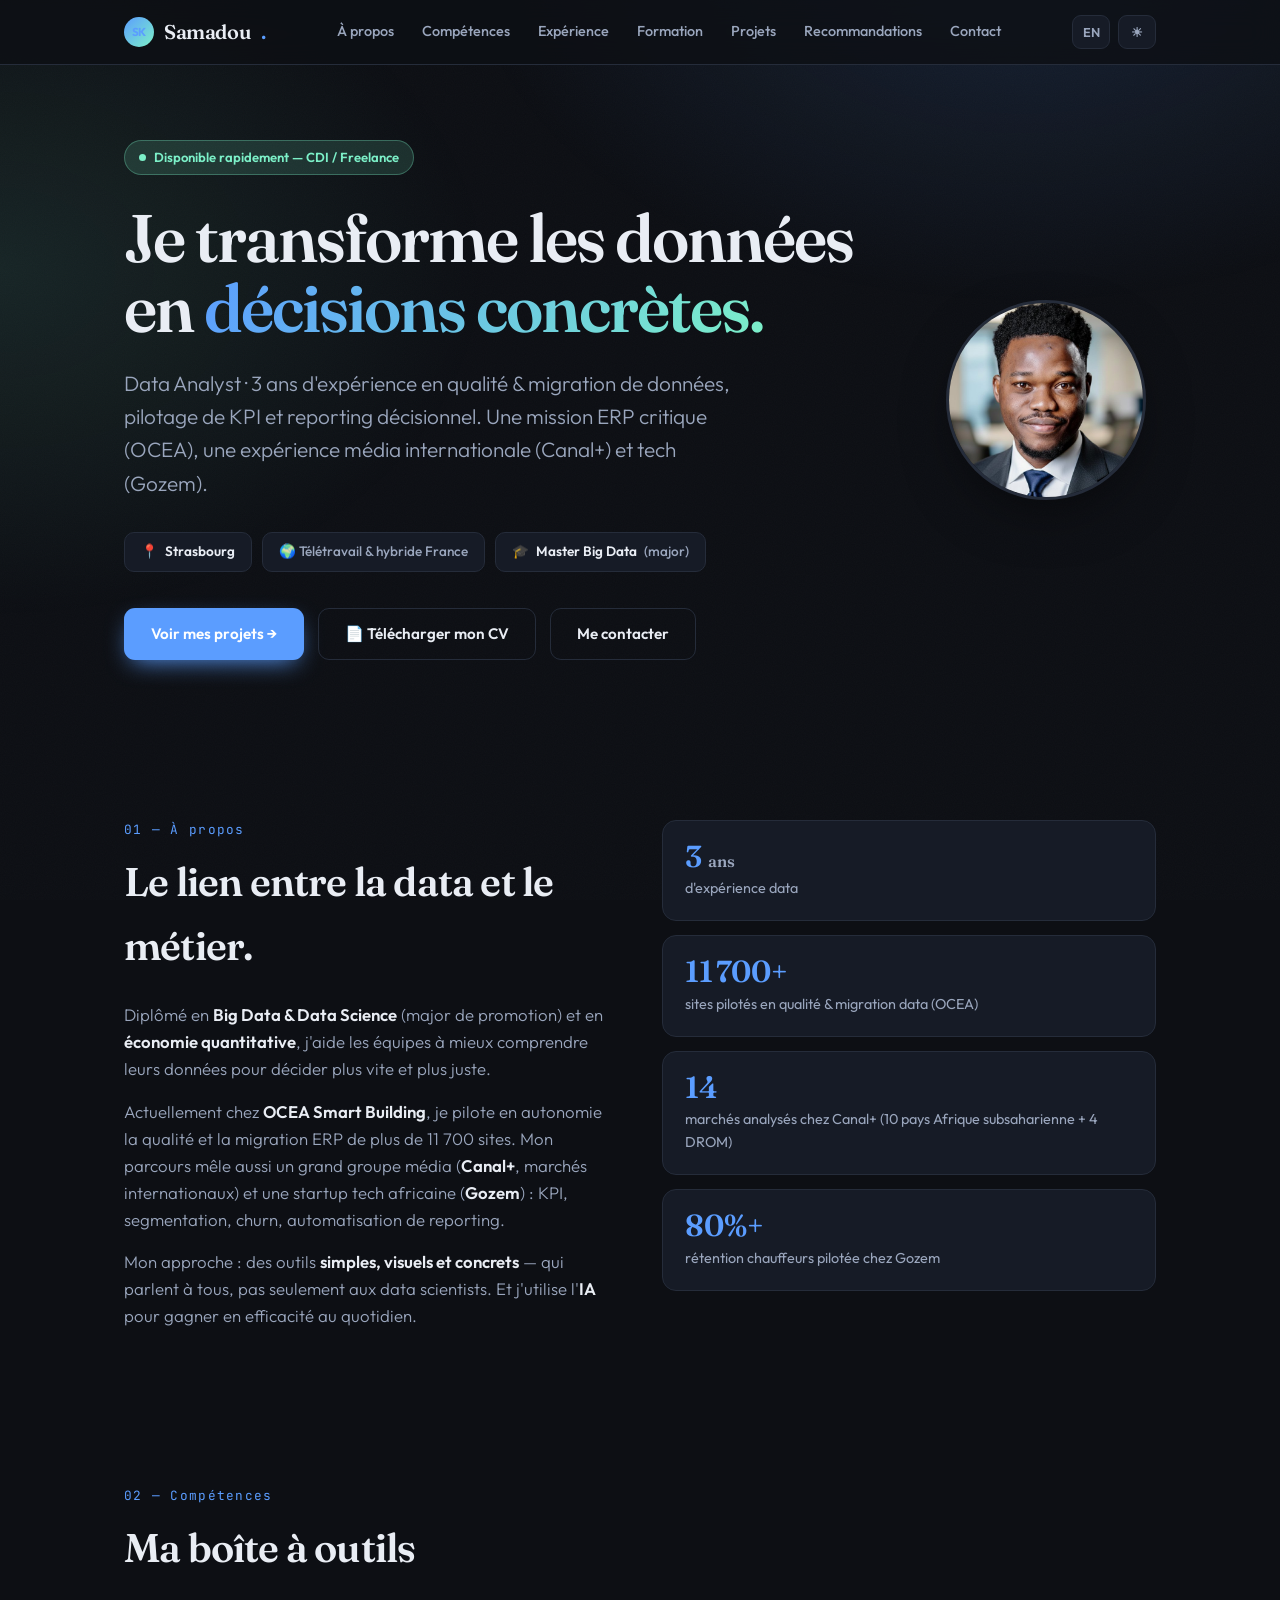
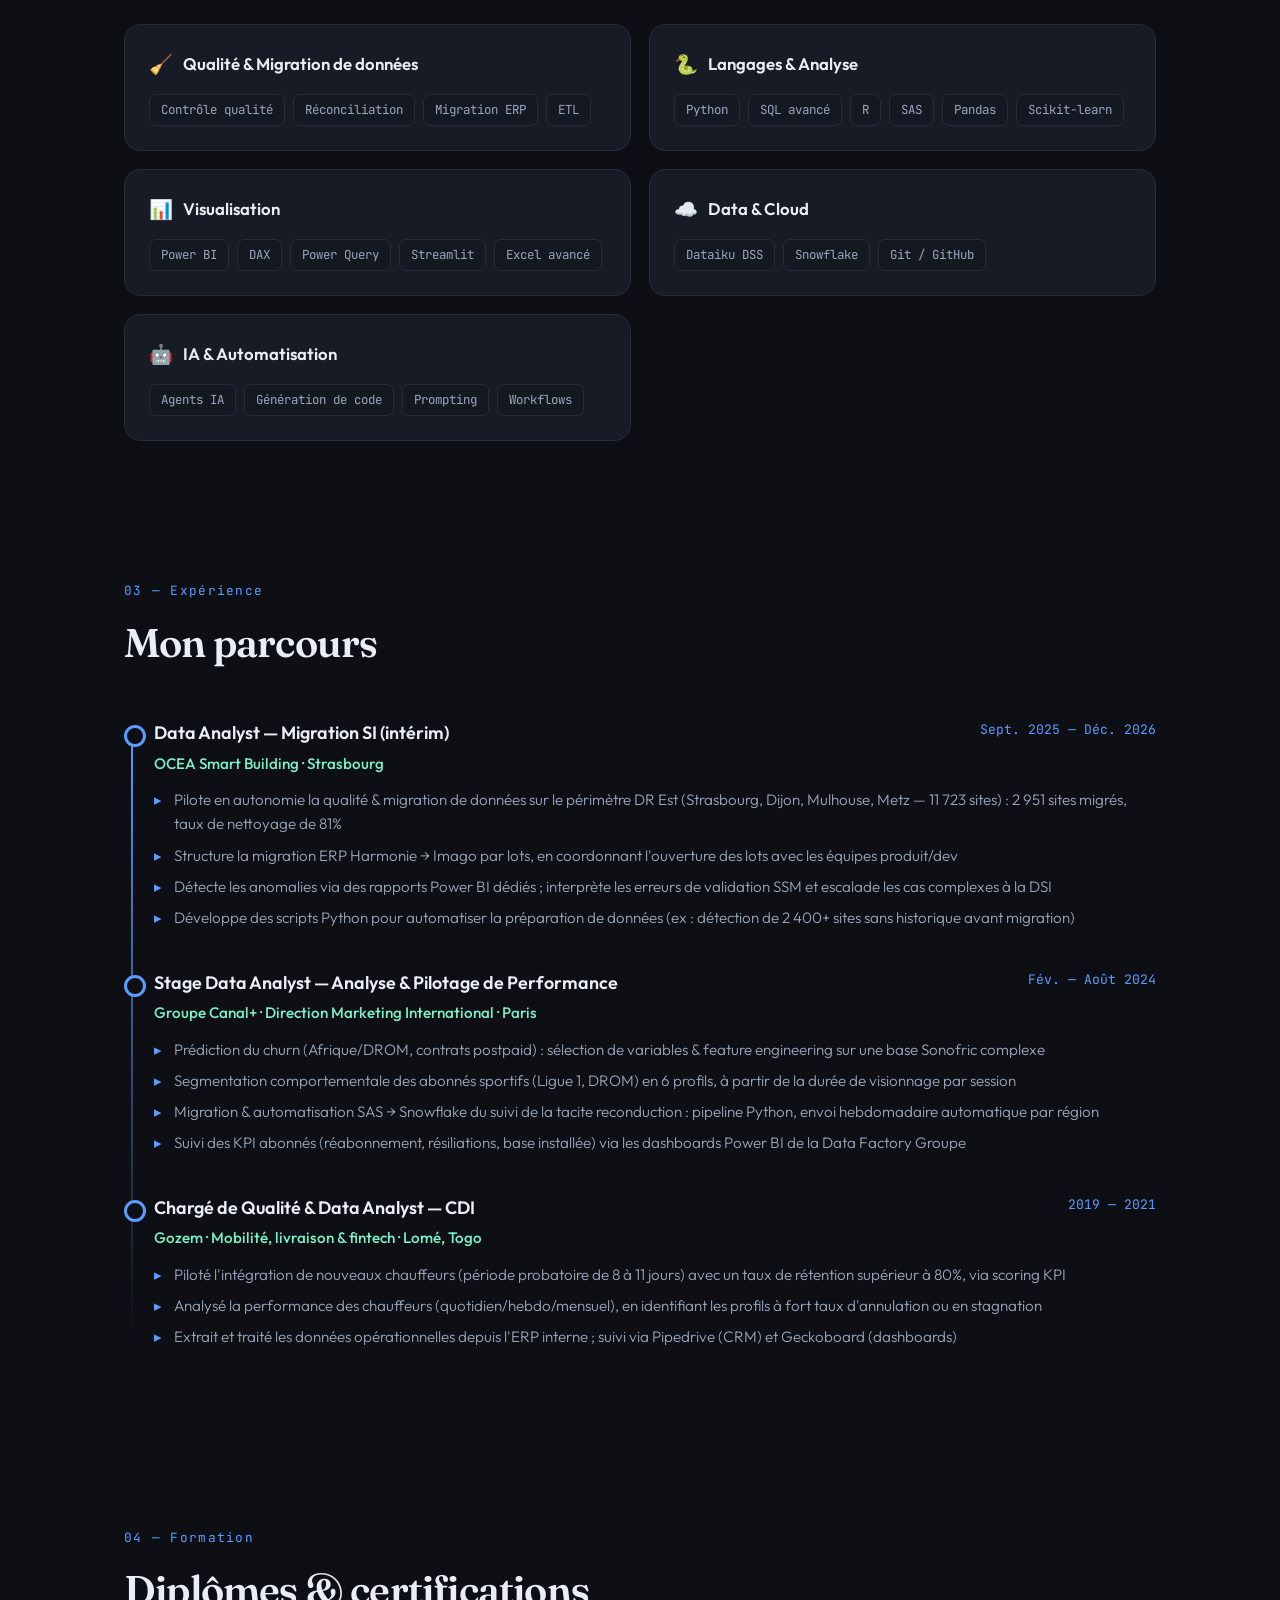
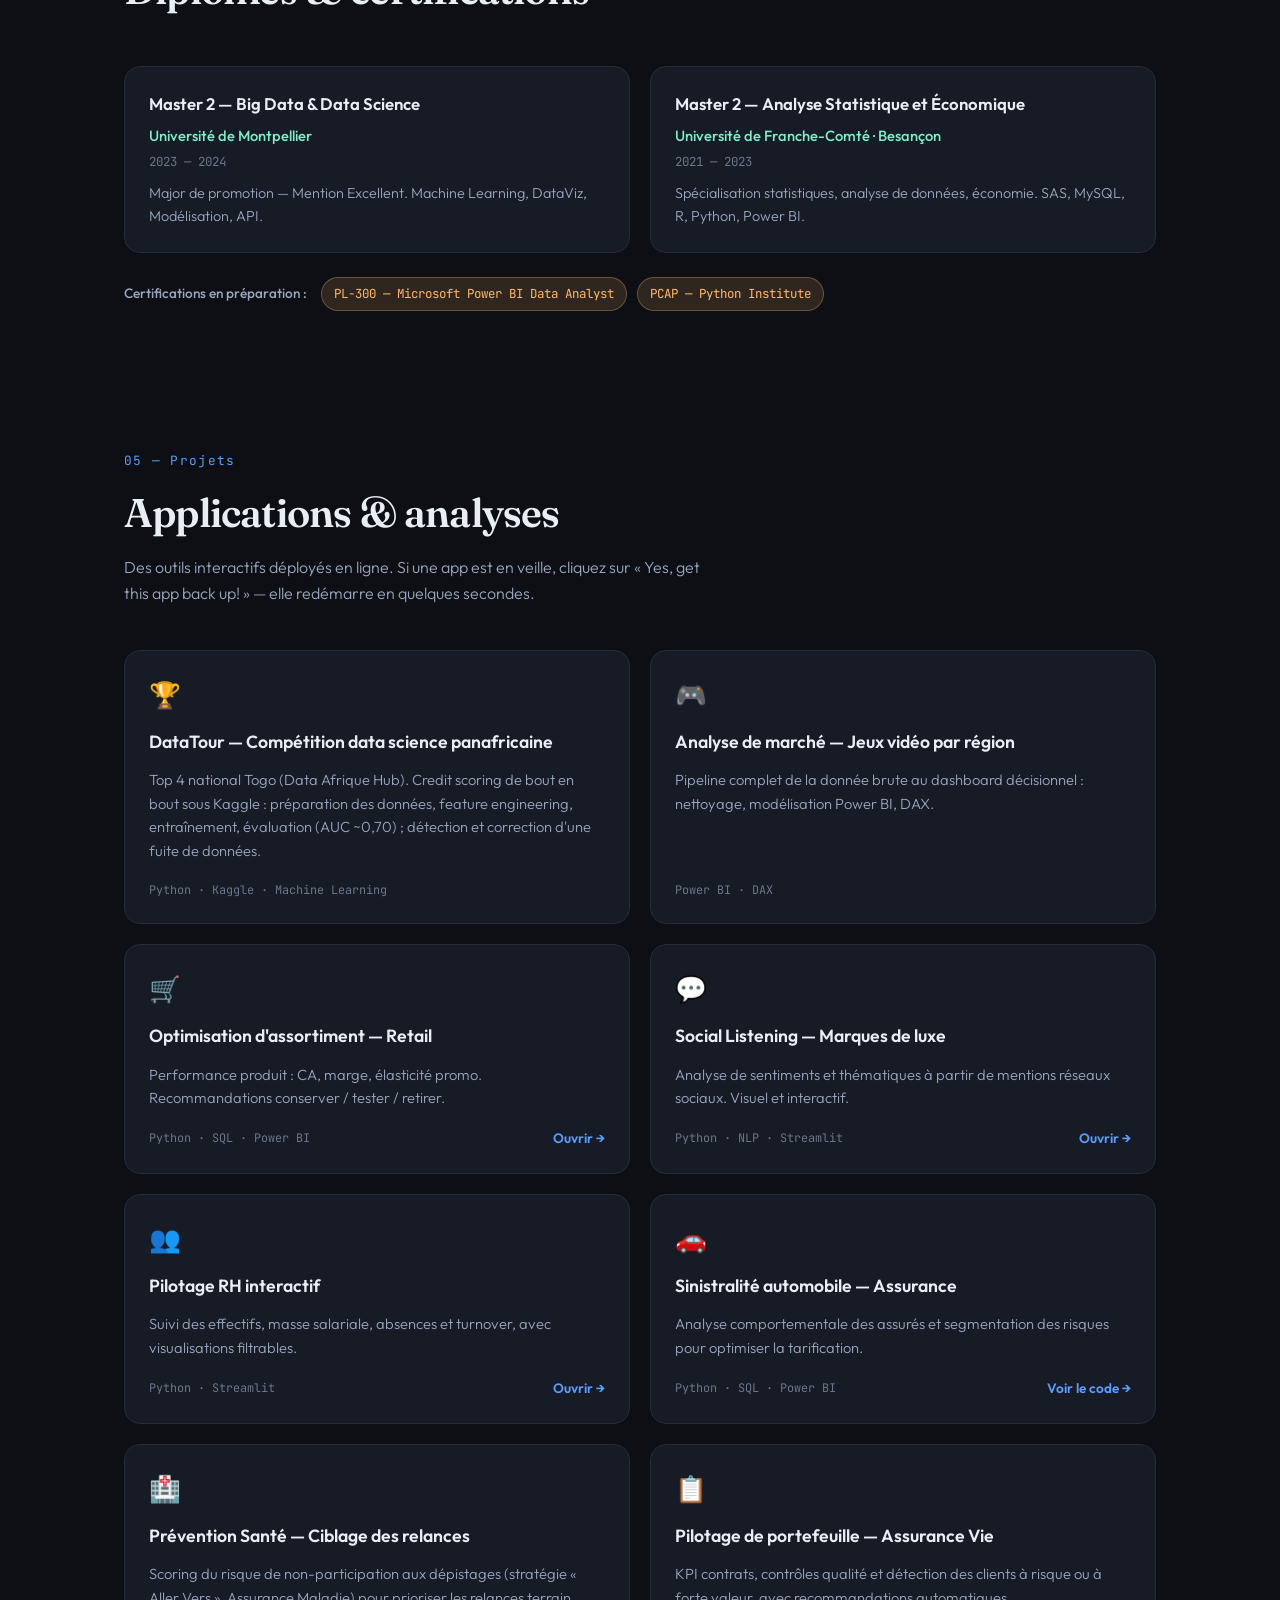
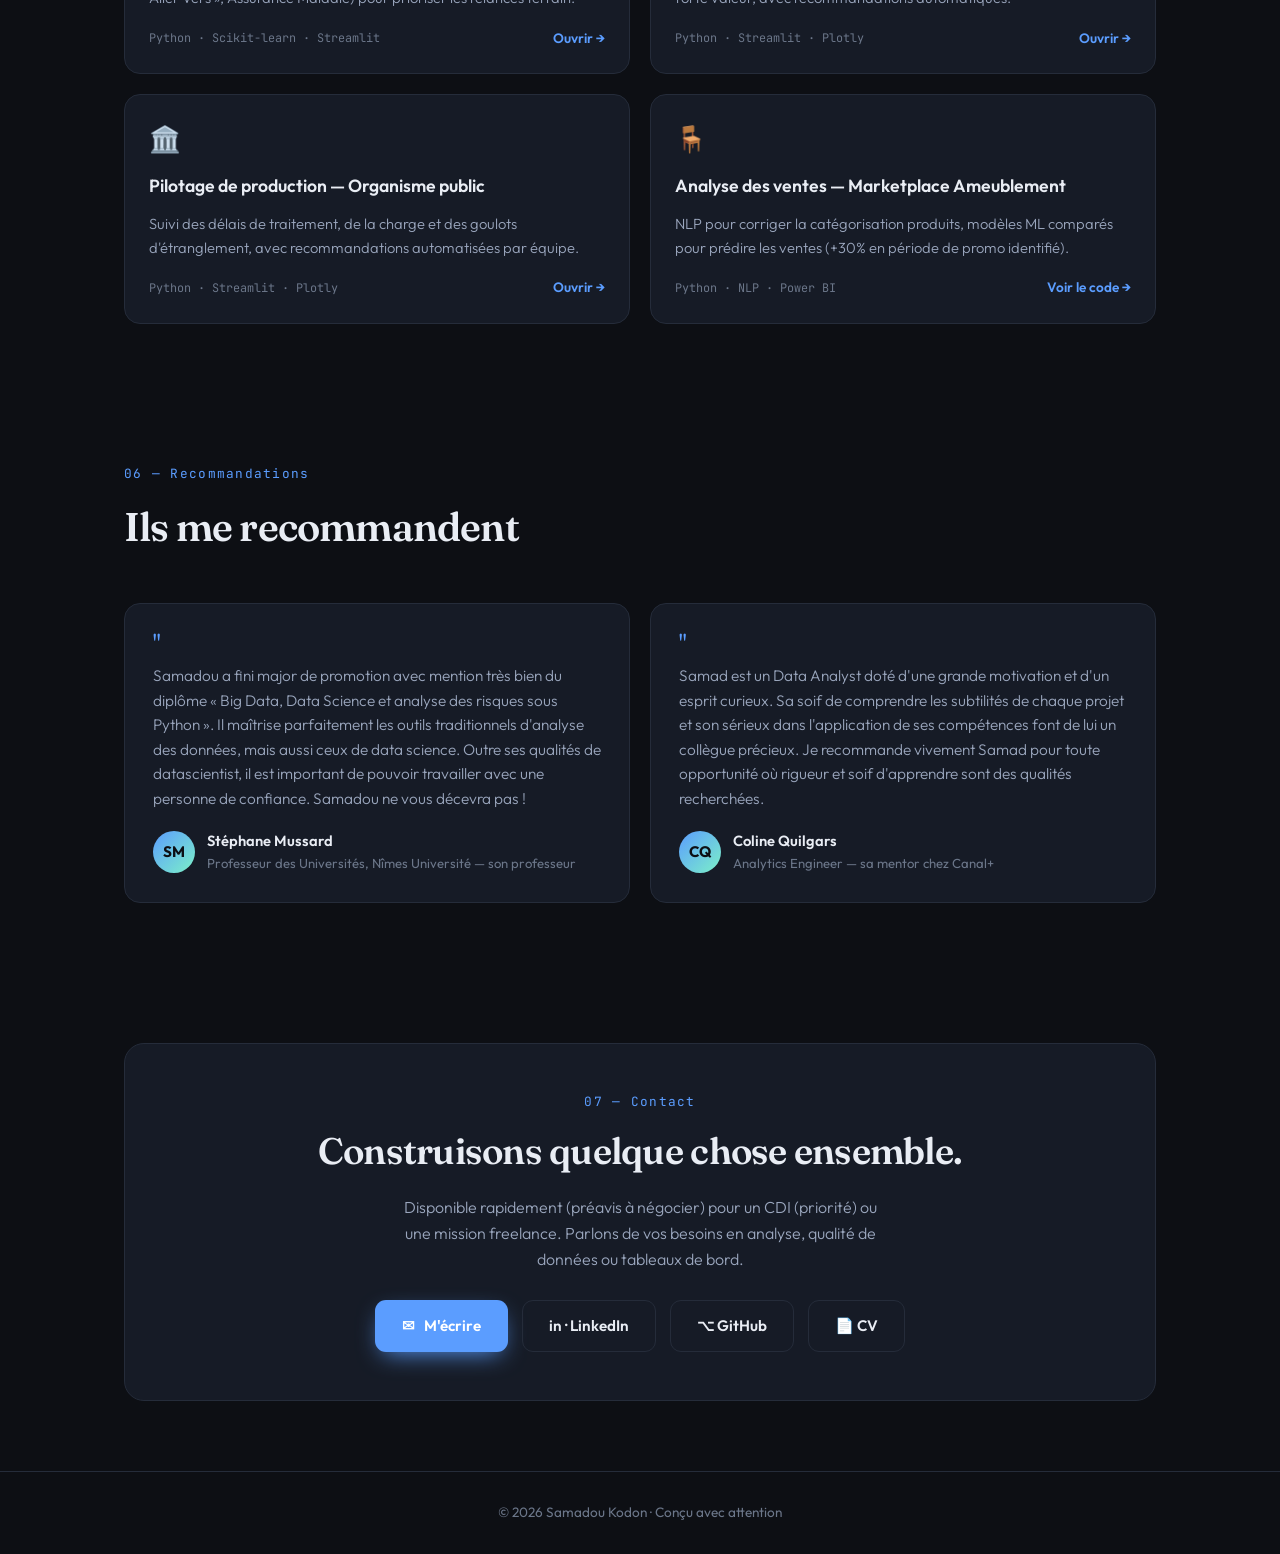
==== commit bb3f38bd: "Corrections, témoignages et nouveaux projets - Corrige le périmètre Canal+ (14 marchés) et retire la" ====
--- a/index.html
+++ b/index.html
@@ -430,6 +430,30 @@
         <p data-fr="Analyse comportementale des assurés et segmentation des risques pour optimiser la tarification." data-en="Policyholder behaviour analysis and risk segmentation to optimise pricing.">Analyse comportementale des assurés et segmentation des risques pour optimiser la tarification.</p>
         <div class="proj-foot"><span class="proj-stack">Python · SQL · Power BI</span><a class="proj-link" href="https://github.com/Samadkod/3.Projet-data_Assurance-auto" target="_blank" rel="noopener" data-fr="Voir le code →" data-en="View code →">Voir le code →</a></div>
       </div>
+      <div class="proj reveal">
+        <div class="proj-ic">🏥</div>
+        <h3 data-fr="Prévention Santé — Ciblage des relances" data-en="Health Prevention — Outreach targeting">Prévention Santé — Ciblage des relances</h3>
+        <p data-fr="Scoring du risque de non-participation aux dépistages (stratégie « Aller Vers », Assurance Maladie) pour prioriser les relances terrain." data-en="Risk scoring for screening non-participation (Assurance Maladie's outreach strategy) to prioritise field follow-ups.">Scoring du risque de non-participation aux dépistages (stratégie « Aller Vers », Assurance Maladie) pour prioriser les relances terrain.</p>
+        <div class="proj-foot"><span class="proj-stack">Python · Scikit-learn · Streamlit</span><a class="proj-link" href="https://app-prevention-sante-cpam-f9gmpfa2h7swk2wrppdsoi.streamlit.app/" target="_blank" rel="noopener" data-fr="Ouvrir →" data-en="Open →">Ouvrir →</a></div>
+      </div>
+      <div class="proj reveal">
+        <div class="proj-ic">📋</div>
+        <h3 data-fr="Pilotage de portefeuille — Assurance Vie" data-en="Portfolio steering — Life insurance">Pilotage de portefeuille — Assurance Vie</h3>
+        <p data-fr="KPI contrats, contrôles qualité et détection des clients à risque ou à forte valeur, avec recommandations automatiques." data-en="Contract KPIs, quality controls and detection of at-risk or high-value clients, with automatic recommendations.">KPI contrats, contrôles qualité et détection des clients à risque ou à forte valeur, avec recommandations automatiques.</p>
+        <div class="proj-foot"><span class="proj-stack">Python · Streamlit · Plotly</span><a class="proj-link" href="https://assurance-vie-dataapp-6mfedjpgebfw4o5gmbiokf.streamlit.app/" target="_blank" rel="noopener" data-fr="Ouvrir →" data-en="Open →">Ouvrir →</a></div>
+      </div>
+      <div class="proj reveal">
+        <div class="proj-ic">🏛️</div>
+        <h3 data-fr="Pilotage de production — Organisme public" data-en="Production steering — Public body">Pilotage de production — Organisme public</h3>
+        <p data-fr="Suivi des délais de traitement, de la charge et des goulots d'étranglement, avec recommandations automatisées par équipe." data-en="Tracking processing delays, workload and bottlenecks, with automated per-team recommendations.">Suivi des délais de traitement, de la charge et des goulots d'étranglement, avec recommandations automatisées par équipe.</p>
+        <div class="proj-foot"><span class="proj-stack">Python · Streamlit · Plotly</span><a class="proj-link" href="https://pilotage-appuction-organisme-public-gnjpui2nu66lmc4ked96zl.streamlit.app/" target="_blank" rel="noopener" data-fr="Ouvrir →" data-en="Open →">Ouvrir →</a></div>
+      </div>
+      <div class="proj reveal">
+        <div class="proj-ic">🪑</div>
+        <h3 data-fr="Analyse des ventes — Marketplace Ameublement" data-en="Sales analysis — Furniture marketplace">Analyse des ventes — Marketplace Ameublement</h3>
+        <p data-fr="NLP pour corriger la catégorisation produits, modèles ML comparés pour prédire les ventes (+30% en période de promo identifié)." data-en="NLP to fix product categorisation, ML models compared to predict sales (identified +30% sales uplift during promotions).">NLP pour corriger la catégorisation produits, modèles ML comparés pour prédire les ventes (+30% en période de promo identifié).</p>
+        <div class="proj-foot"><span class="proj-stack">Python · NLP · Power BI</span><a class="proj-link" href="https://github.com/Samadkod/2.Cat-gorisation-de-produits" target="_blank" rel="noopener" data-fr="Voir le code →" data-en="View code →">Voir le code →</a></div>
+      </div>
     </div>
   </div>
 </section>
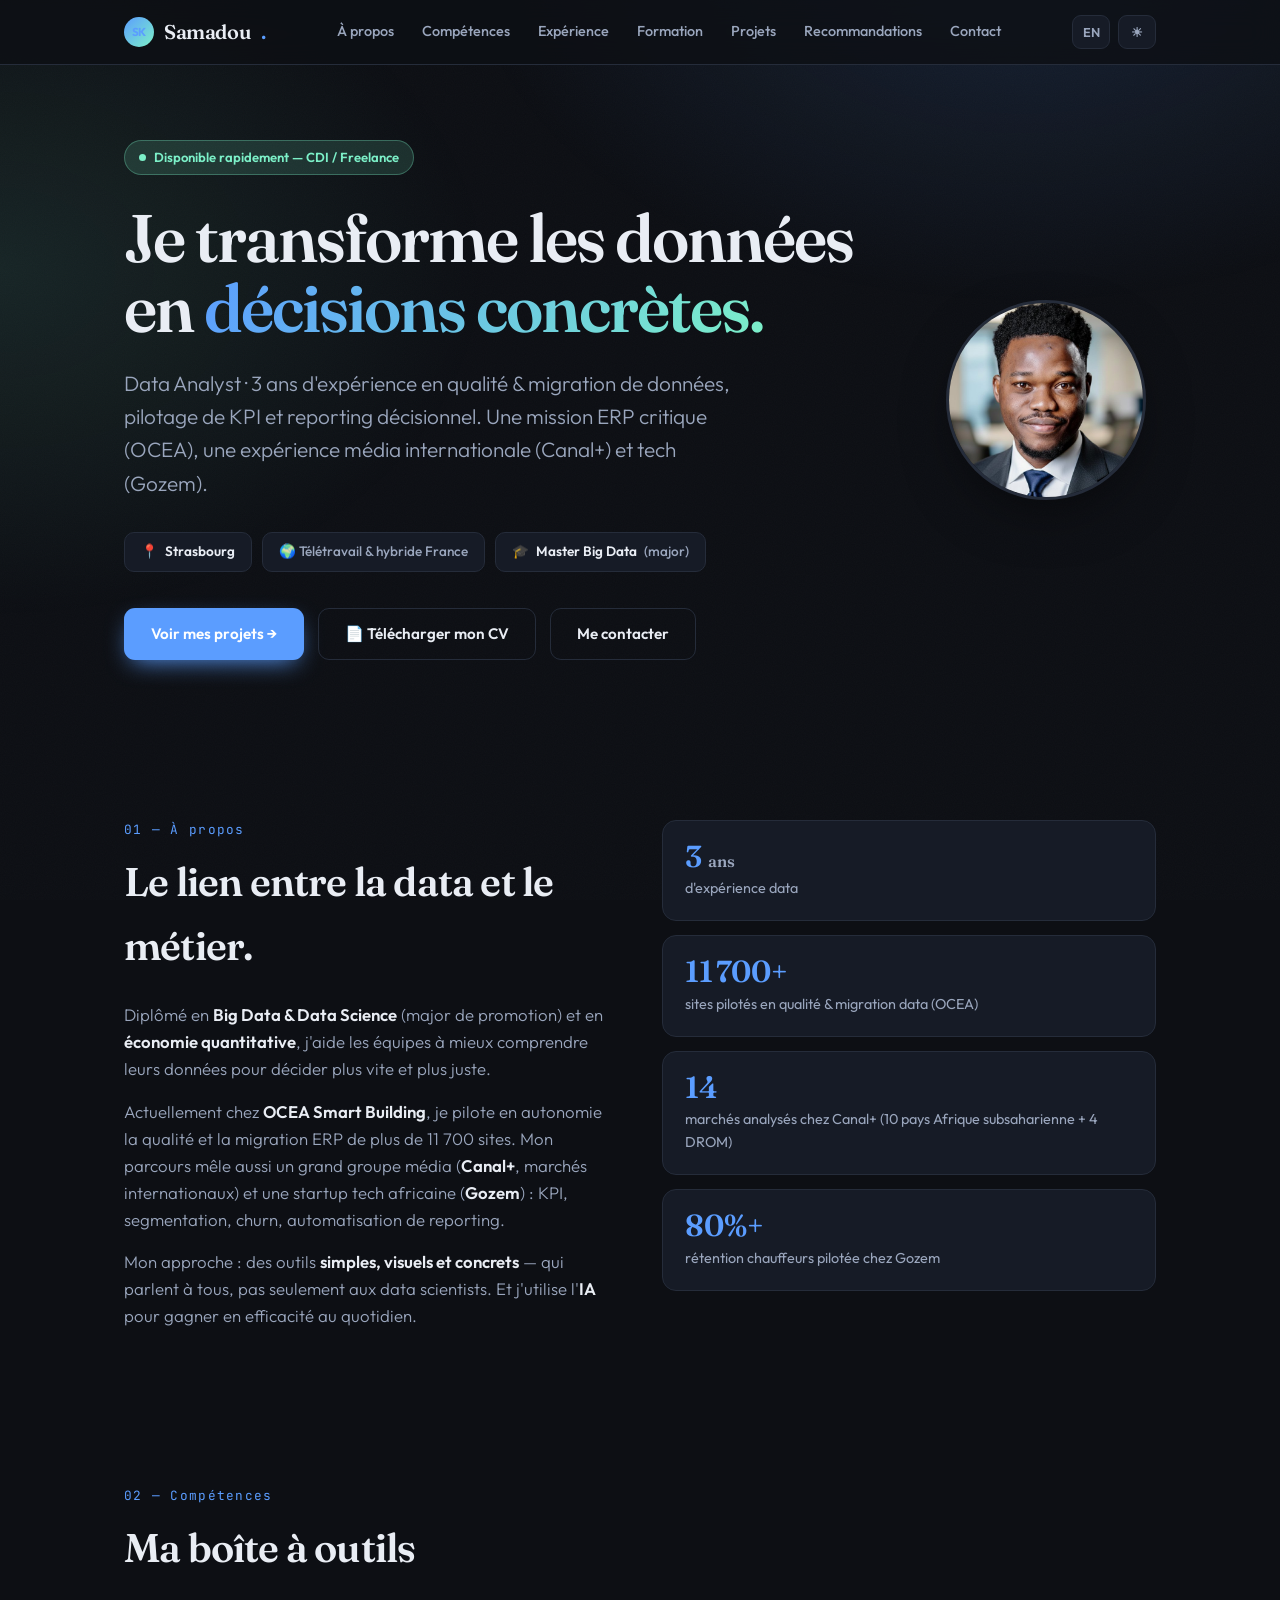
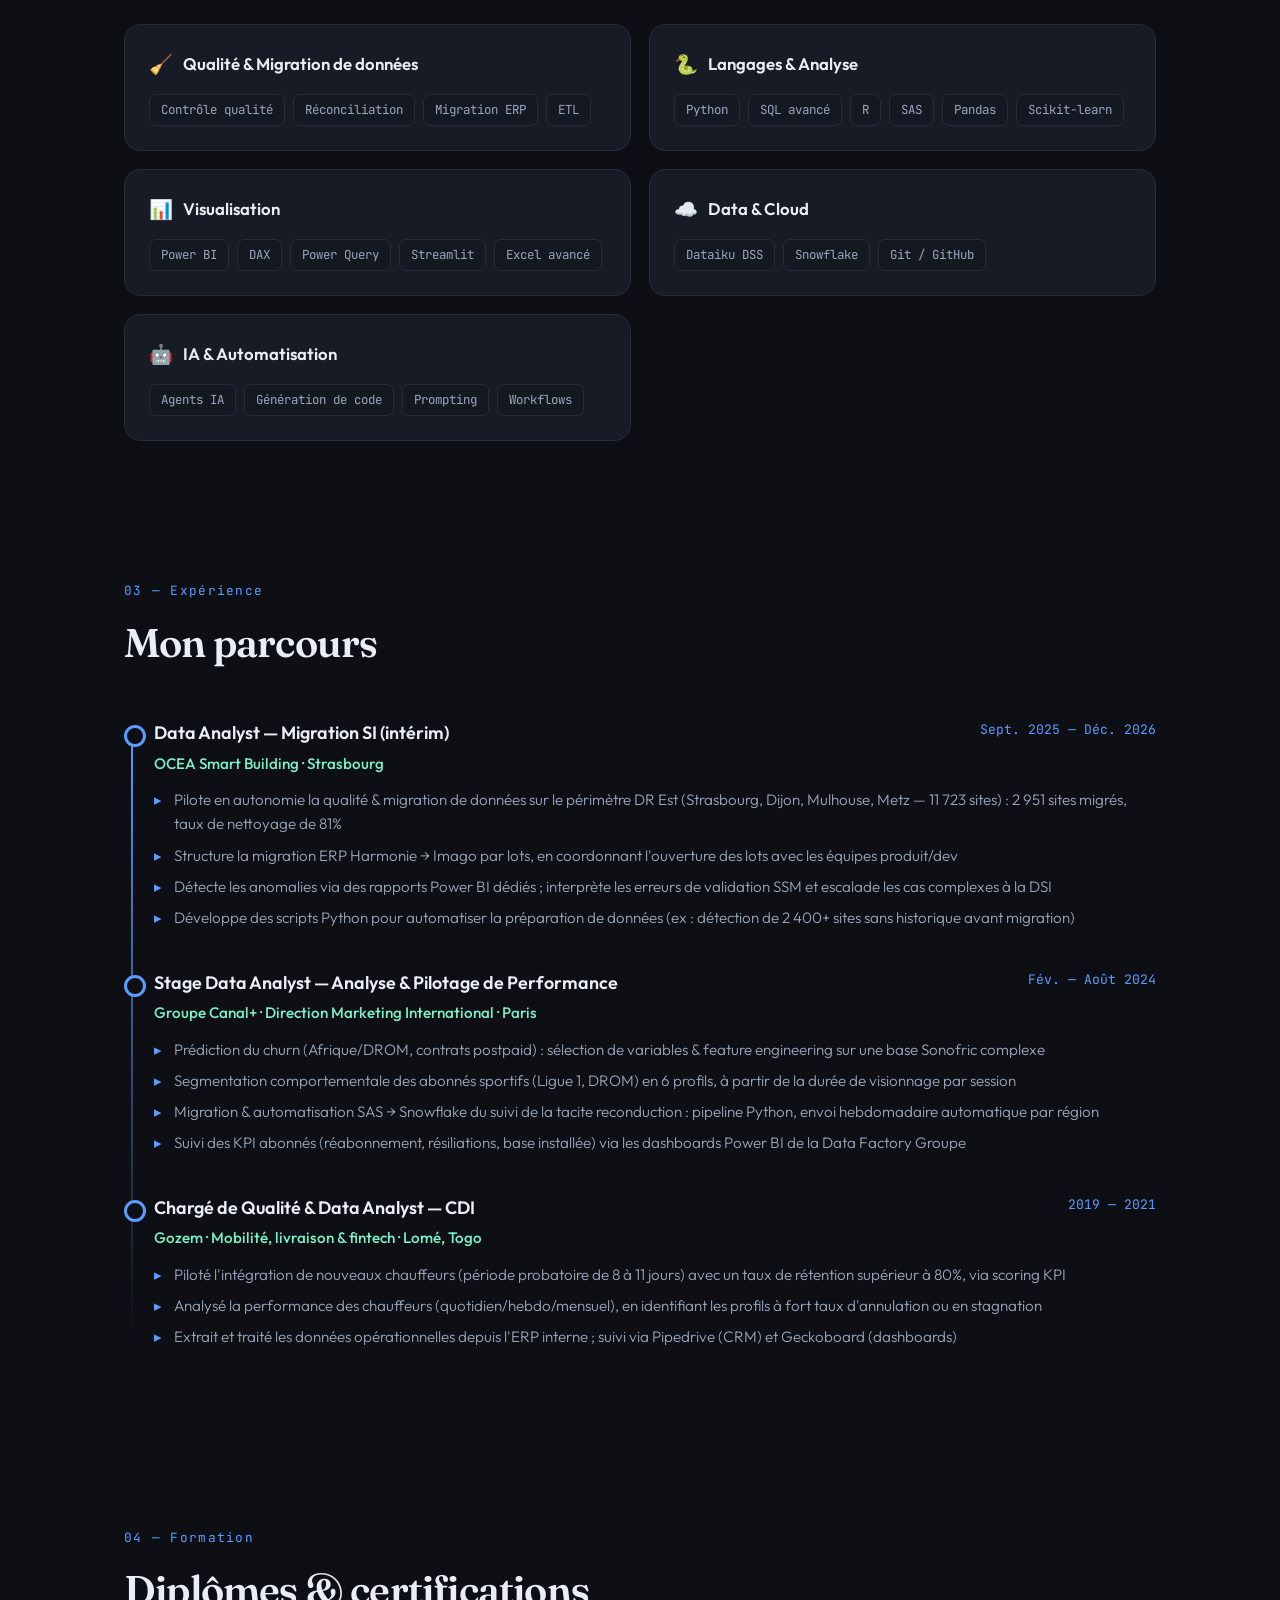
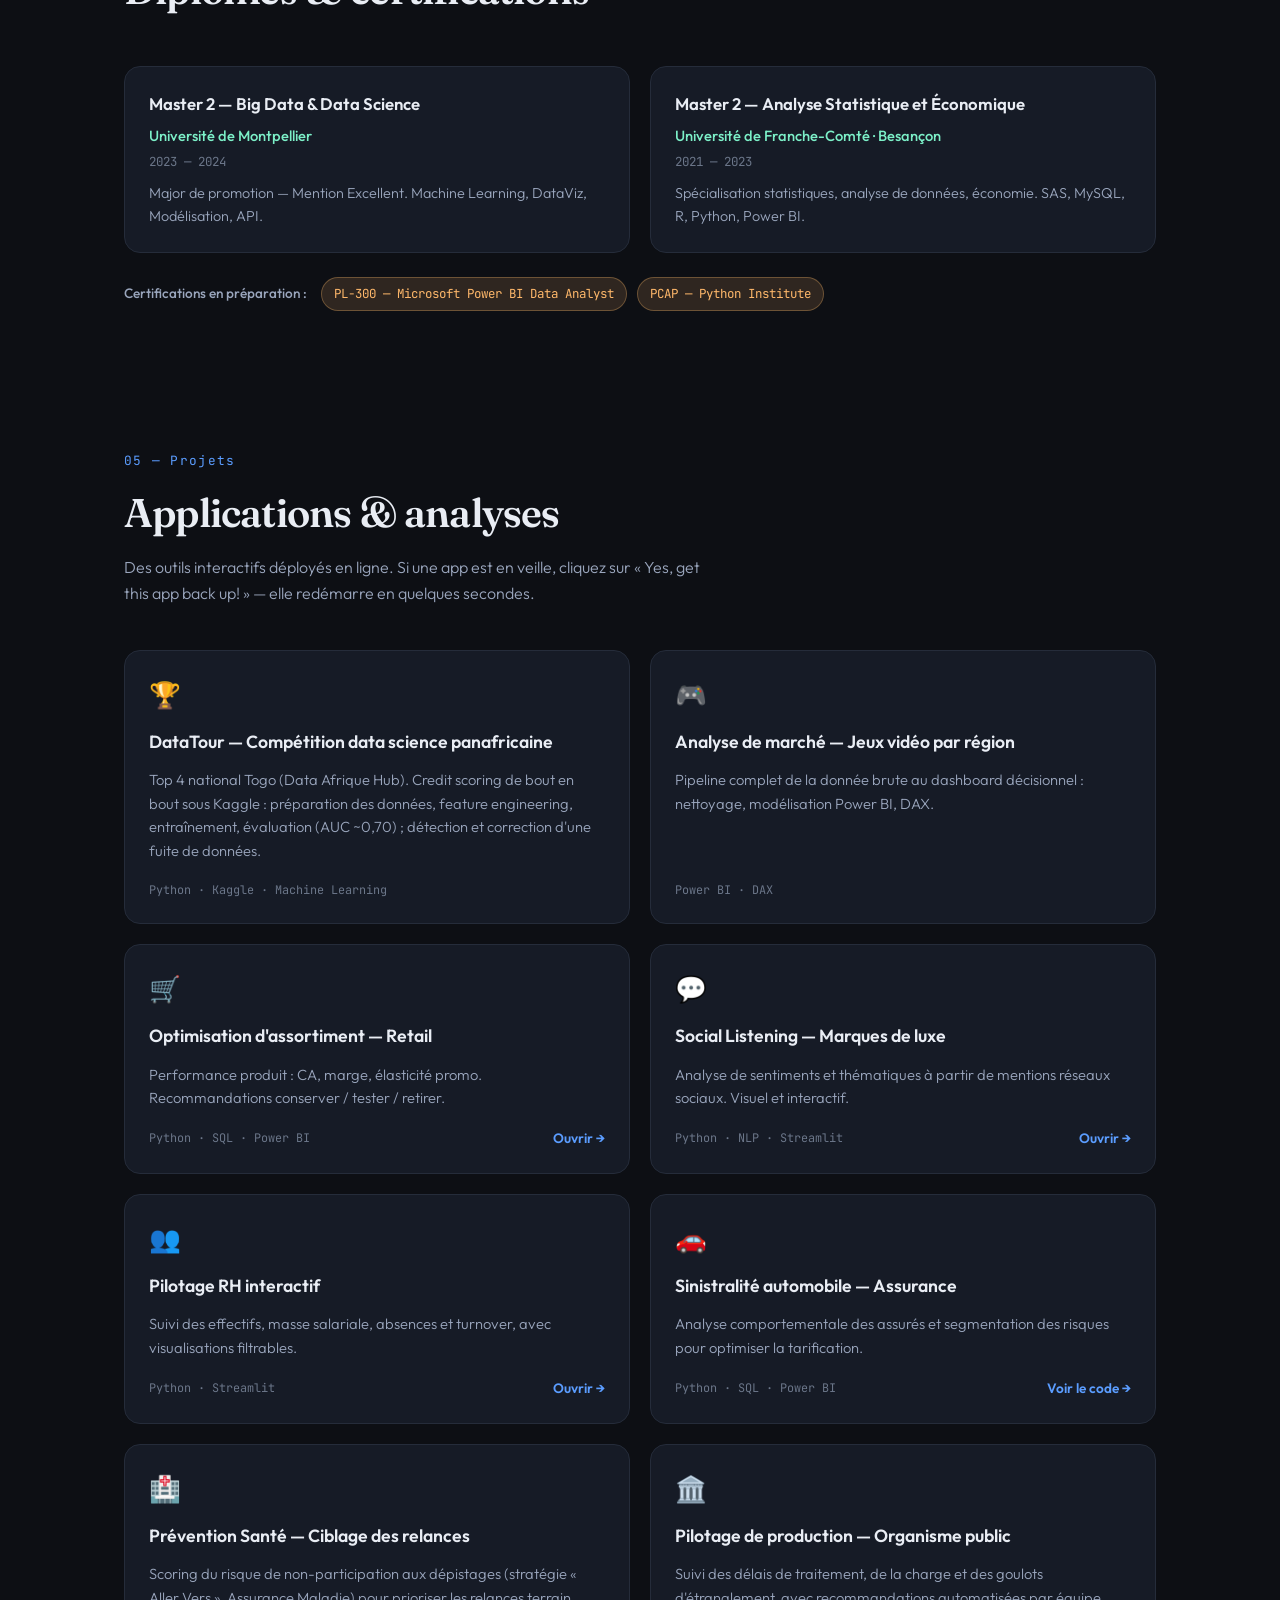
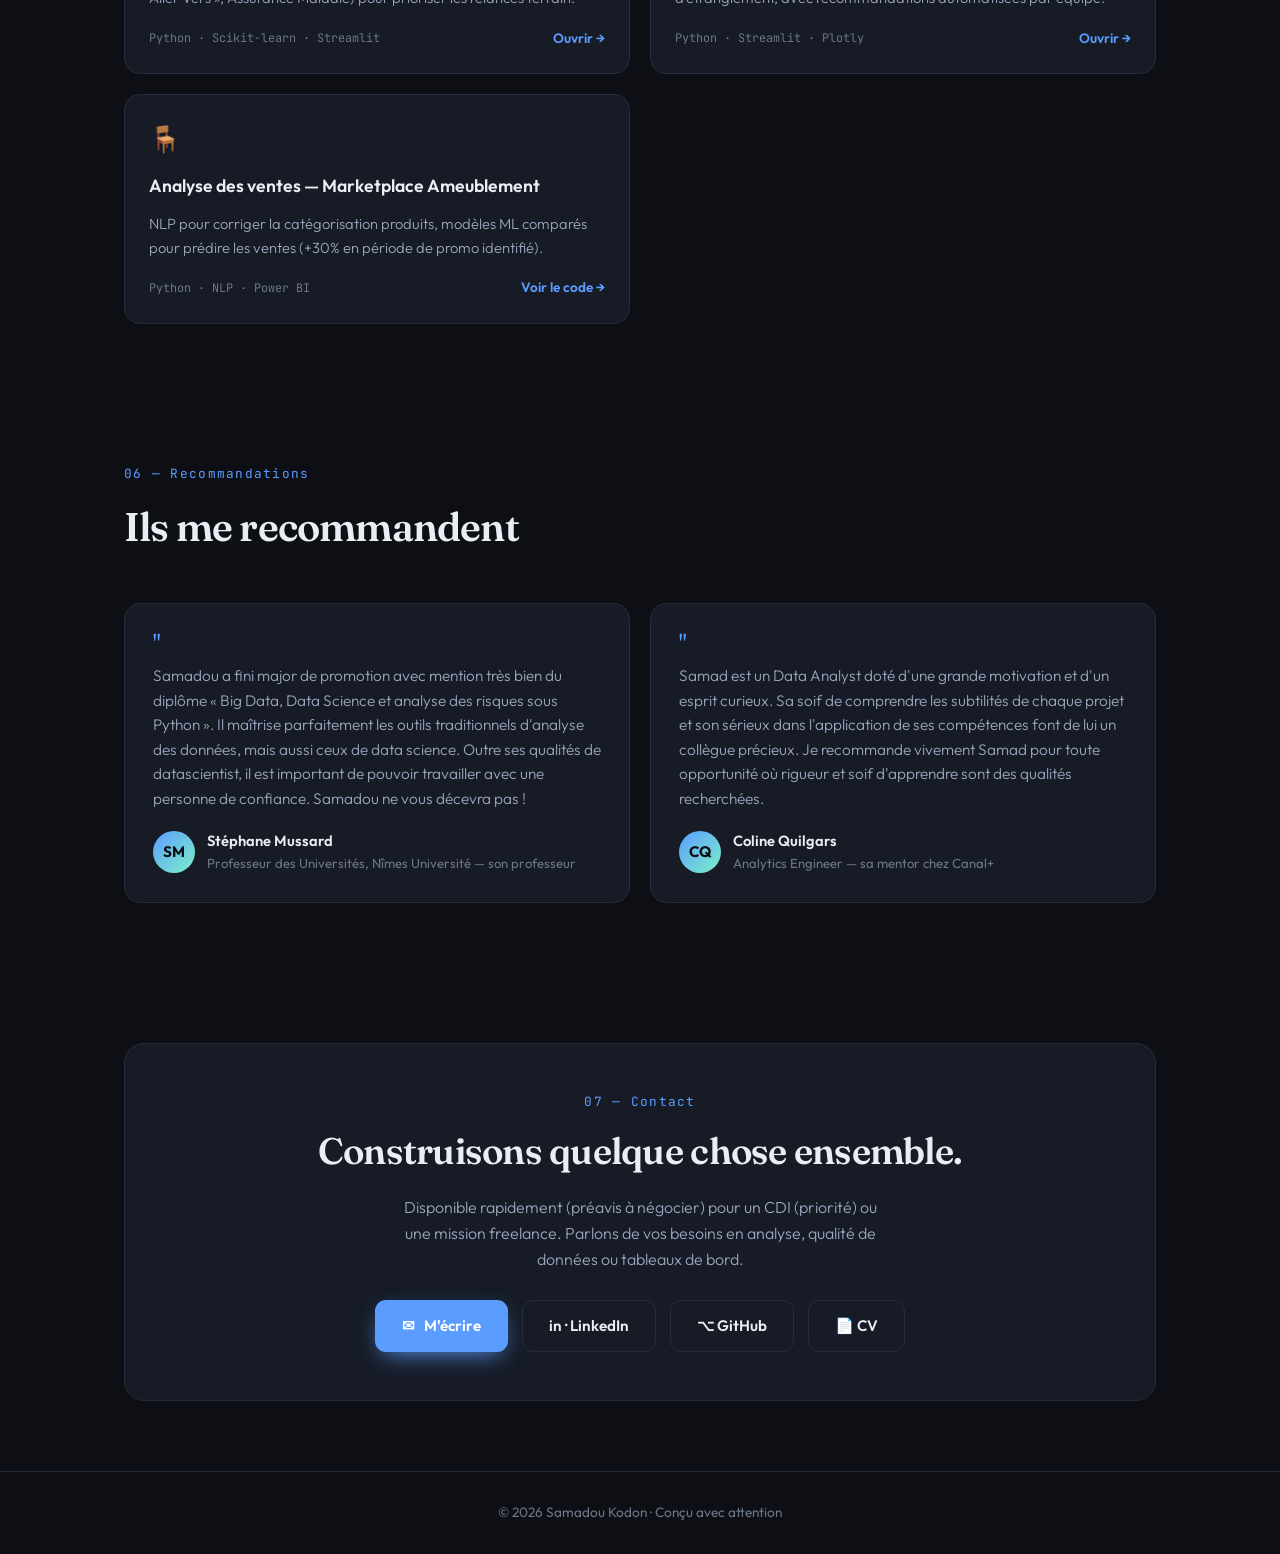
==== commit f5befb90: "Retire temporairement le projet Assurance Vie du portfolio L'app a des messages d'erreur non corrigé" ====
--- a/index.html
+++ b/index.html
@@ -437,12 +437,6 @@
         <div class="proj-foot"><span class="proj-stack">Python · Scikit-learn · Streamlit</span><a class="proj-link" href="https://app-prevention-sante-cpam-f9gmpfa2h7swk2wrppdsoi.streamlit.app/" target="_blank" rel="noopener" data-fr="Ouvrir →" data-en="Open →">Ouvrir →</a></div>
       </div>
       <div class="proj reveal">
-        <div class="proj-ic">📋</div>
-        <h3 data-fr="Pilotage de portefeuille — Assurance Vie" data-en="Portfolio steering — Life insurance">Pilotage de portefeuille — Assurance Vie</h3>
-        <p data-fr="KPI contrats, contrôles qualité et détection des clients à risque ou à forte valeur, avec recommandations automatiques." data-en="Contract KPIs, quality controls and detection of at-risk or high-value clients, with automatic recommendations.">KPI contrats, contrôles qualité et détection des clients à risque ou à forte valeur, avec recommandations automatiques.</p>
-        <div class="proj-foot"><span class="proj-stack">Python · Streamlit · Plotly</span><a class="proj-link" href="https://assurance-vie-dataapp-6mfedjpgebfw4o5gmbiokf.streamlit.app/" target="_blank" rel="noopener" data-fr="Ouvrir →" data-en="Open →">Ouvrir →</a></div>
-      </div>
-      <div class="proj reveal">
         <div class="proj-ic">🏛️</div>
         <h3 data-fr="Pilotage de production — Organisme public" data-en="Production steering — Public body">Pilotage de production — Organisme public</h3>
         <p data-fr="Suivi des délais de traitement, de la charge et des goulots d'étranglement, avec recommandations automatisées par équipe." data-en="Tracking processing delays, workload and bottlenecks, with automated per-team recommendations.">Suivi des délais de traitement, de la charge et des goulots d'étranglement, avec recommandations automatisées par équipe.</p>
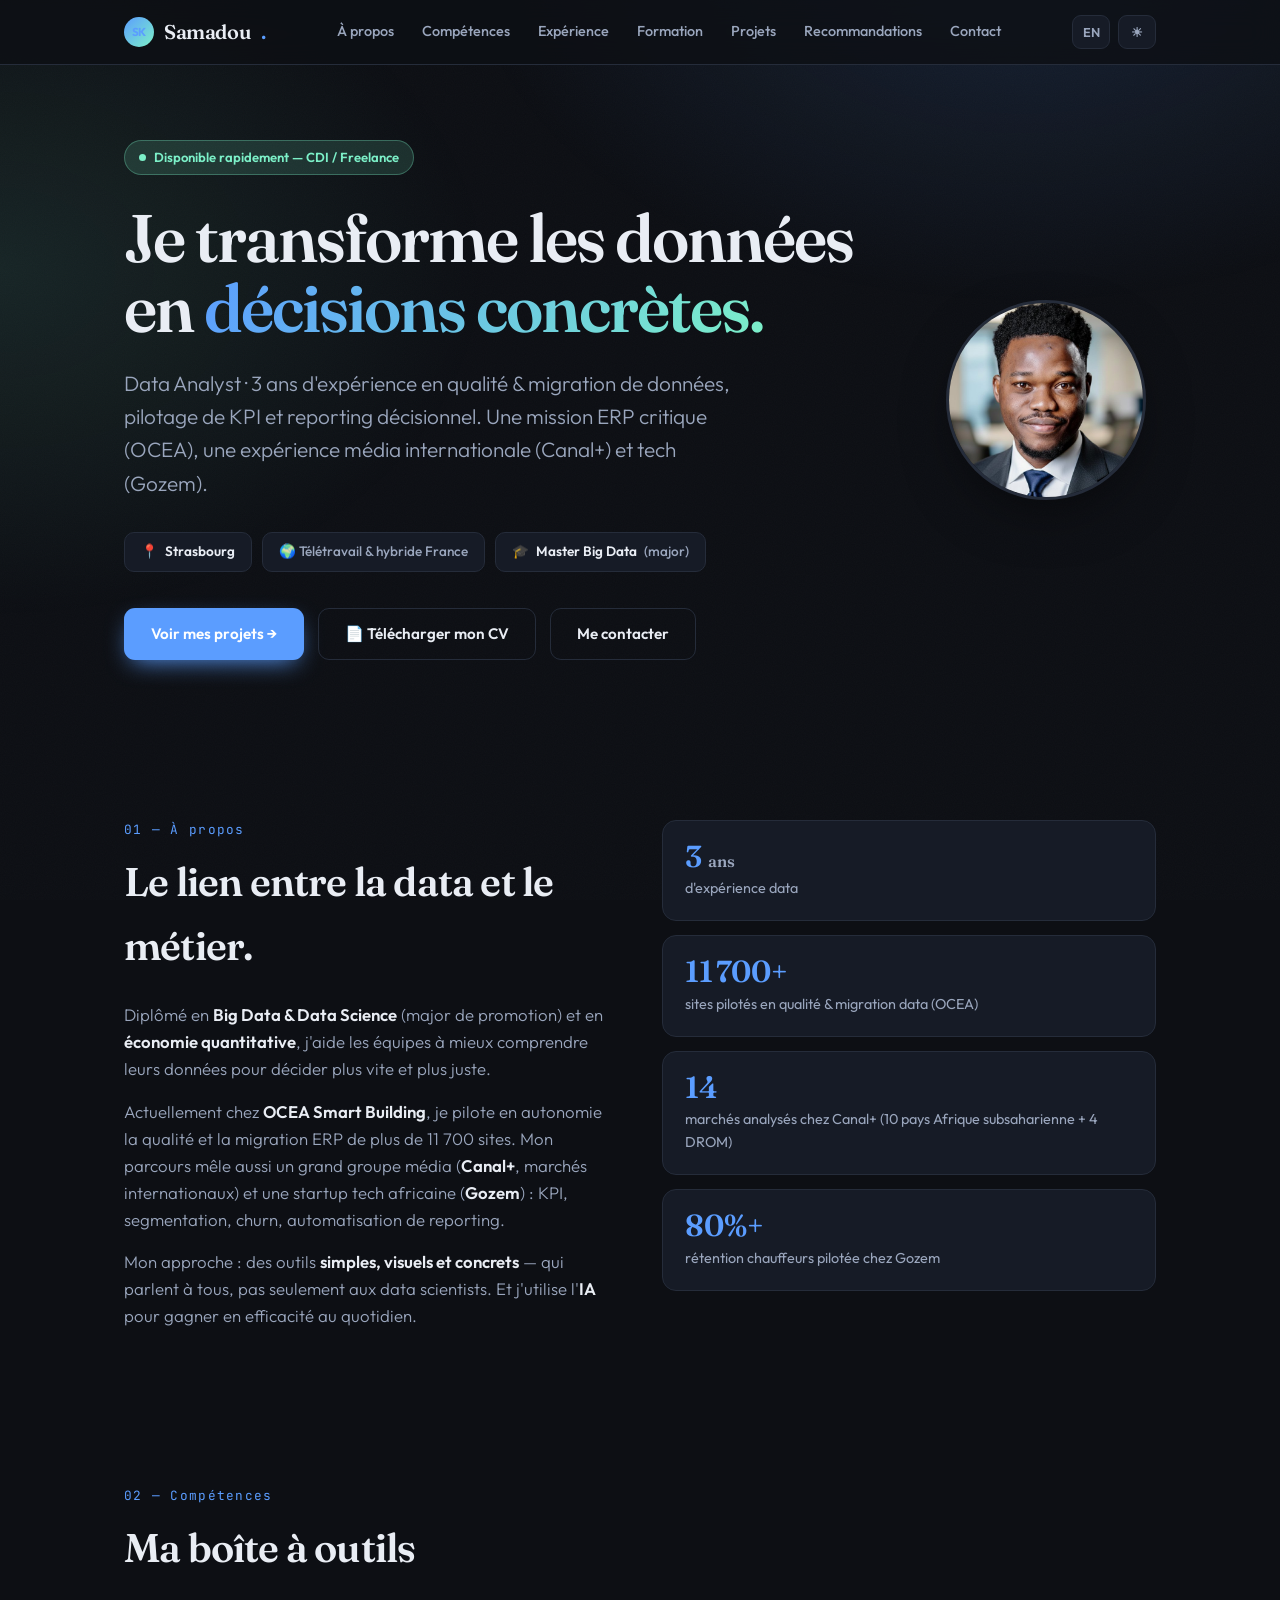
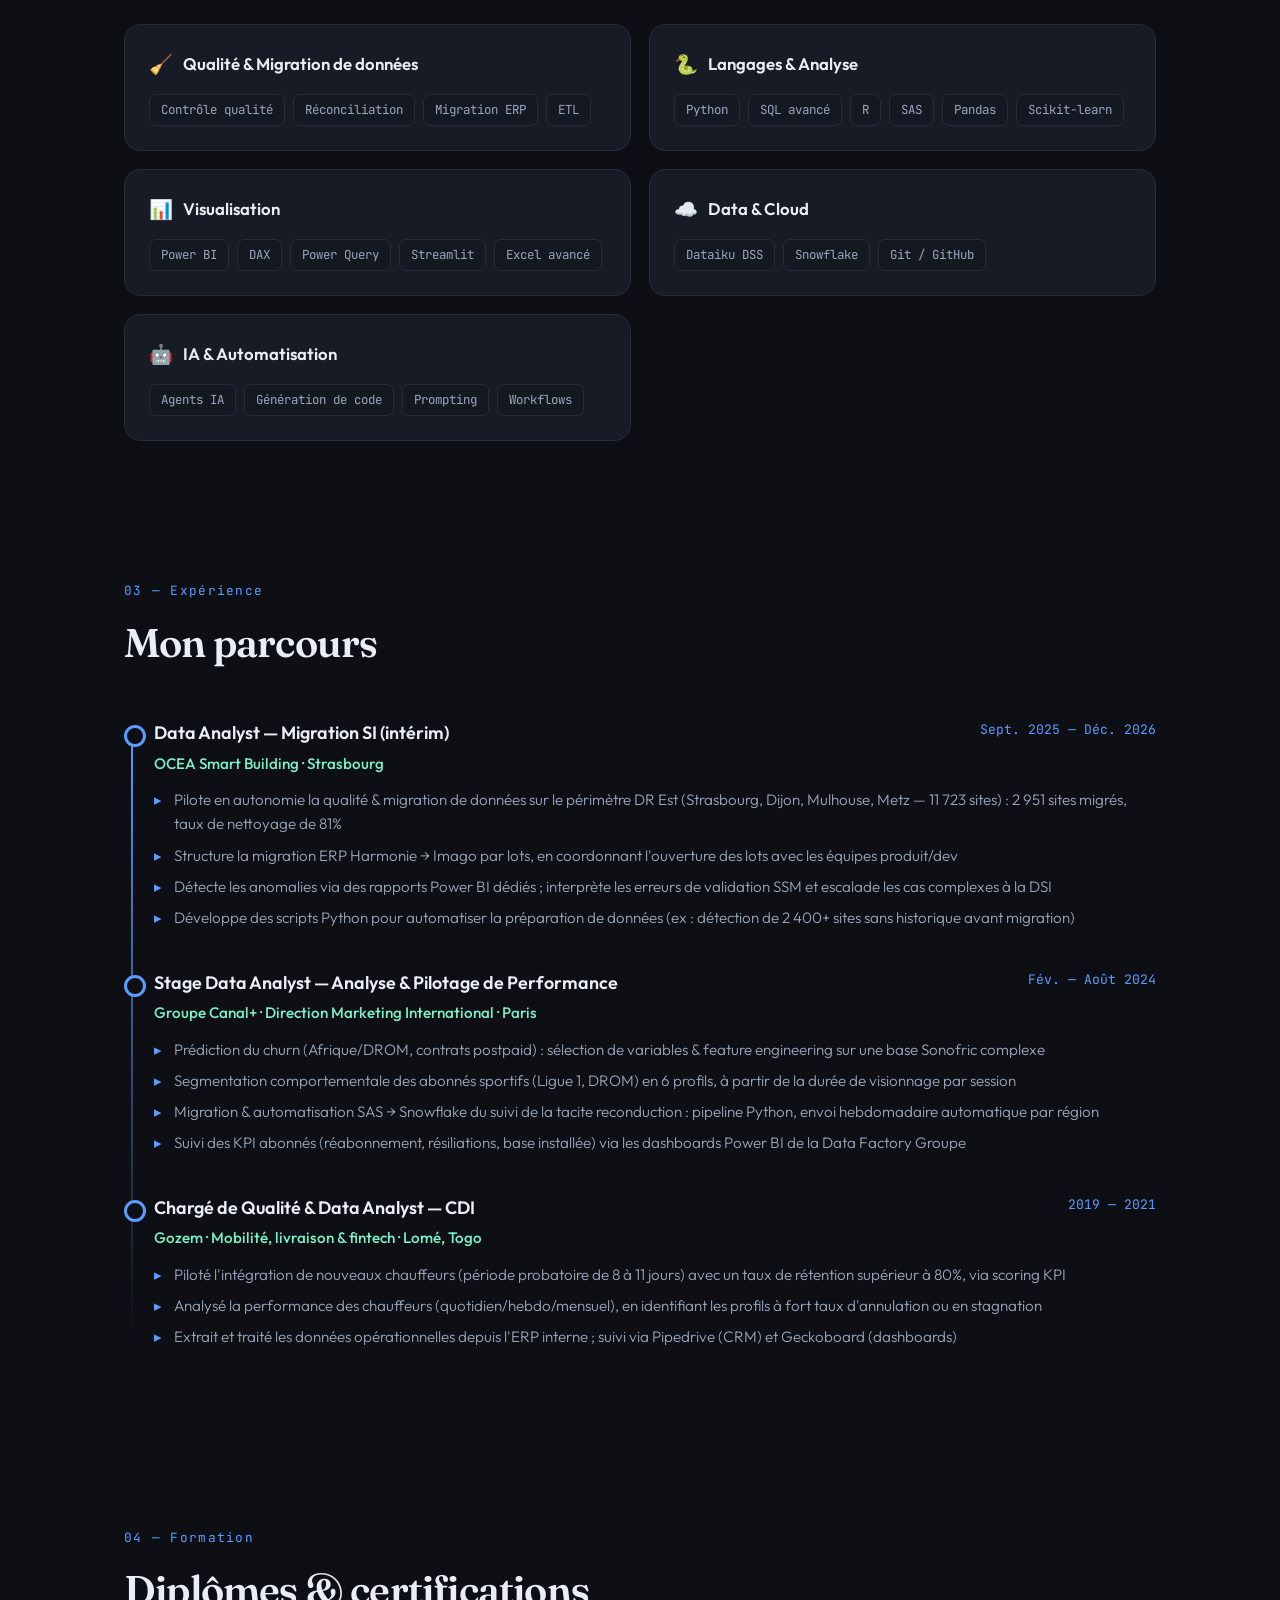
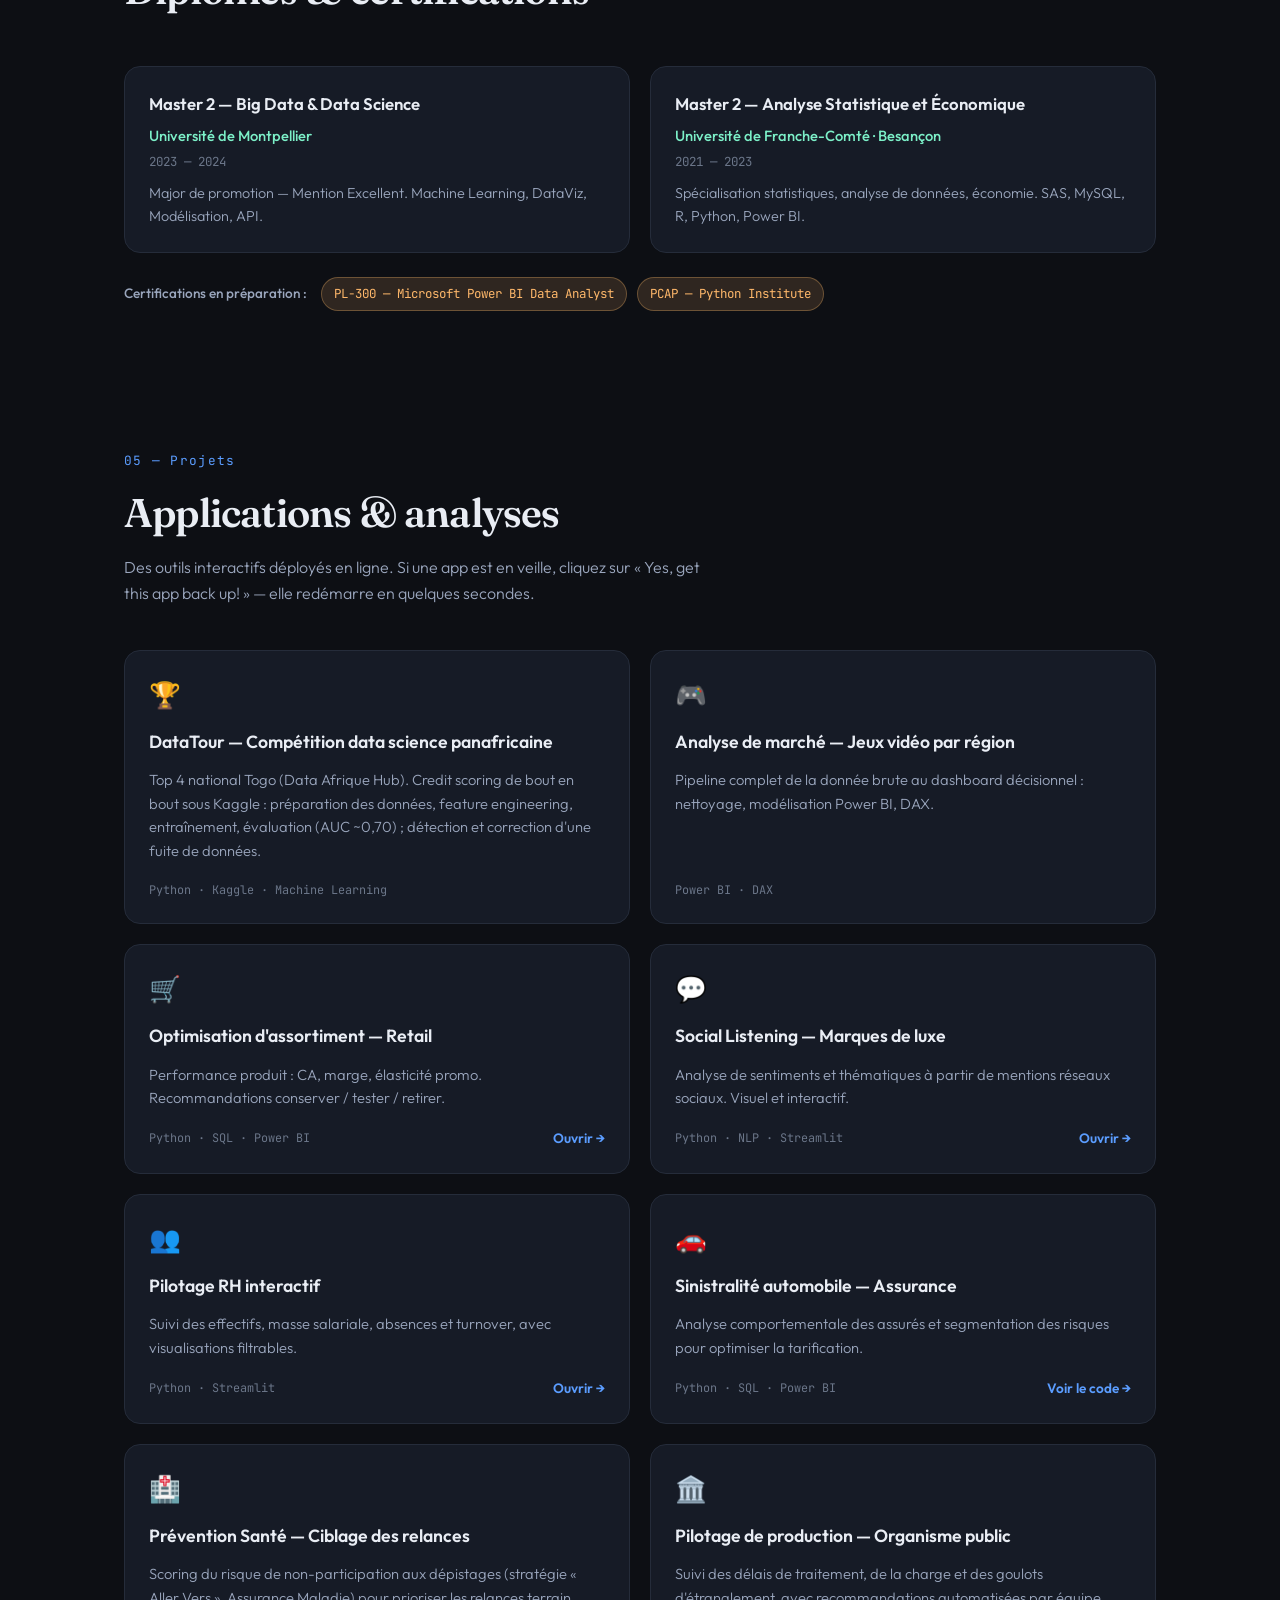
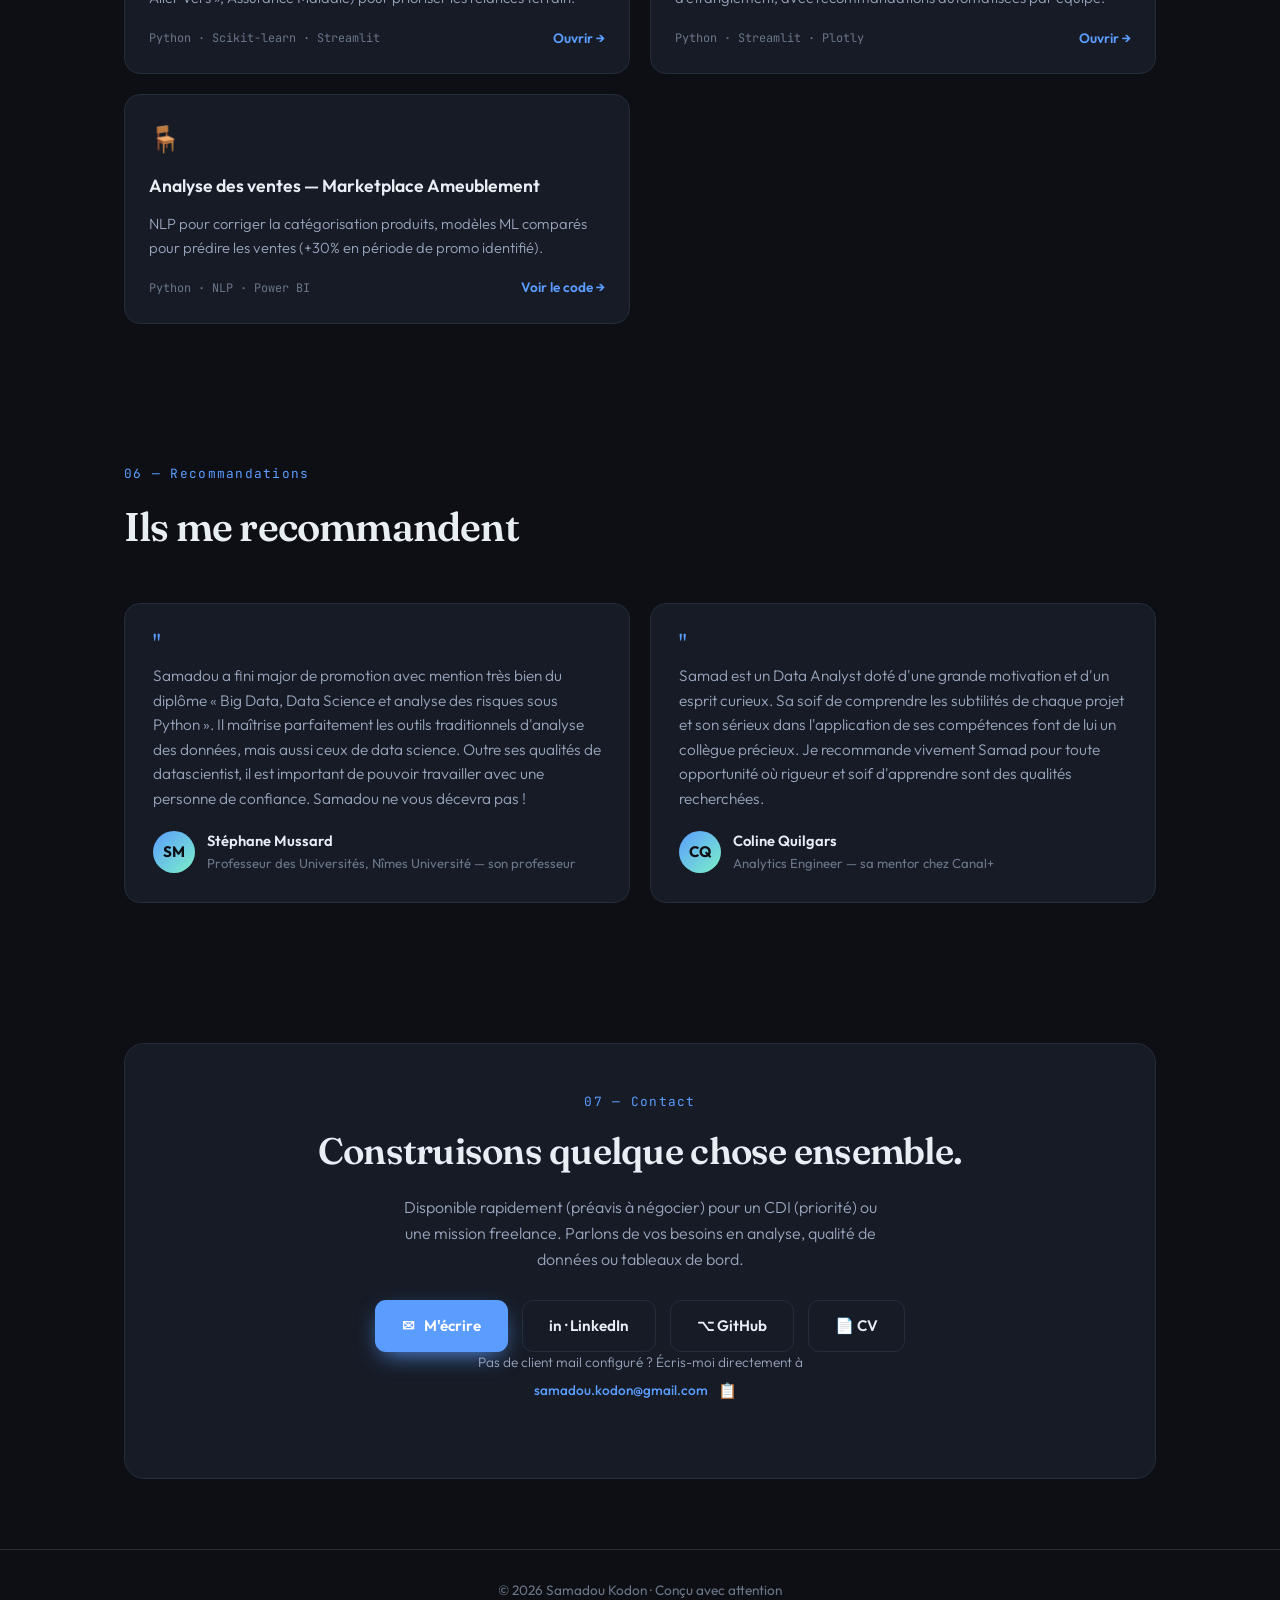
==== commit a4c2701d: "Ajoute une solution de repli pour le contact par email Certains visiteurs n'ont pas de client mail c" ====
--- a/index.html
+++ b/index.html
@@ -213,6 +213,11 @@
 .contact-box h2{font-family:'Fraunces',serif;font-weight:600;font-size:clamp(1.6rem,3vw,2.3rem);margin-bottom:14px;letter-spacing:-.02em}
 .contact-box p{color:var(--text-soft);max-width:480px;margin:0 auto 28px;font-weight:300}
 .contact-links{display:flex;gap:14px;justify-content:center;flex-wrap:wrap}
+.email-fallback{margin-top:18px;font-size:.85rem;color:var(--text-dim);display:flex;gap:6px;align-items:center;justify-content:center;flex-wrap:wrap}
+.email-fallback a{color:var(--accent);font-weight:500}
+#copy-email-btn{background:none;border:none;cursor:pointer;font-size:.95rem;padding:2px 4px;line-height:1;color:inherit}
+#copy-feedback{color:var(--accent-2);font-weight:600;opacity:0;transition:opacity .3s}
+#copy-feedback.show{opacity:1}
 
 footer{border-top:1px solid var(--line);padding:30px 0;text-align:center;color:var(--text-dim);font-size:.85rem}
 
@@ -492,11 +497,17 @@
       <h2 data-fr="Construisons quelque chose ensemble." data-en="Let's build something together.">Construisons quelque chose ensemble.</h2>
       <p data-fr="Disponible rapidement (préavis à négocier) pour un CDI (priorité) ou une mission freelance. Parlons de vos besoins en analyse, qualité de données ou tableaux de bord." data-en="Available soon (notice period negotiable) for a permanent role (priority) or freelance work. Let's talk about your analytics, data quality or dashboard needs.">Disponible rapidement (préavis à négocier) pour un CDI (priorité) ou une mission freelance. Parlons de vos besoins en analyse, qualité de données ou tableaux de bord.</p>
       <div class="contact-links">
-        <a class="btn btn-primary" href="mailto:samadou.kodon@gmail.com">✉ <span data-fr="M'écrire" data-en="Email me">M'écrire</span></a>
+        <a class="btn btn-primary" id="email-btn" href="mailto:samadou.kodon@gmail.com">✉ <span data-fr="M'écrire" data-en="Email me">M'écrire</span></a>
         <a class="btn btn-ghost" href="https://linkedin.com/in/skodon" target="_blank" rel="noopener">in · LinkedIn</a>
         <a class="btn btn-ghost" href="https://github.com/Samadkod" target="_blank" rel="noopener">⌥ GitHub</a>
         <a class="btn btn-ghost" href="assets/CV_Samadou_KODON.pdf" target="_blank" rel="noopener" download data-fr="📄 CV" data-en="📄 Resume">📄 CV</a>
       </div>
+      <p class="email-fallback">
+        <span data-fr="Pas de client mail configuré ? Écris-moi directement à" data-en="No mail client set up? Email me directly at">Pas de client mail configuré ? Écris-moi directement à</span>
+        <a href="mailto:samadou.kodon@gmail.com">samadou.kodon@gmail.com</a>
+        <button type="button" id="copy-email-btn" title="Copier l'adresse">📋</button>
+        <span id="copy-feedback"></span>
+      </p>
     </div>
   </div>
 </section>
@@ -548,6 +559,19 @@
   es.forEach(e=>{if(e.isIntersecting){animateCount(e.target);countIo.unobserve(e.target);}});
 },{threshold:.5});
 document.querySelectorAll('.num').forEach(el=>countIo.observe(el));
+
+// EMAIL COPY fallback (in case no mail client is configured)
+const copyFeedback=document.getElementById('copy-feedback');
+function copyEmail(){
+  navigator.clipboard?.writeText('samadou.kodon@gmail.com').then(()=>{
+    copyFeedback.textContent=lang==='fr'?'Copié !':'Copied!';
+    copyFeedback.classList.add('show');
+    clearTimeout(copyEmail._t);
+    copyEmail._t=setTimeout(()=>copyFeedback.classList.remove('show'),2200);
+  }).catch(()=>{});
+}
+document.getElementById('copy-email-btn').addEventListener('click',copyEmail);
+document.getElementById('email-btn').addEventListener('click',copyEmail);
 </script>
 </body>
 </html>
